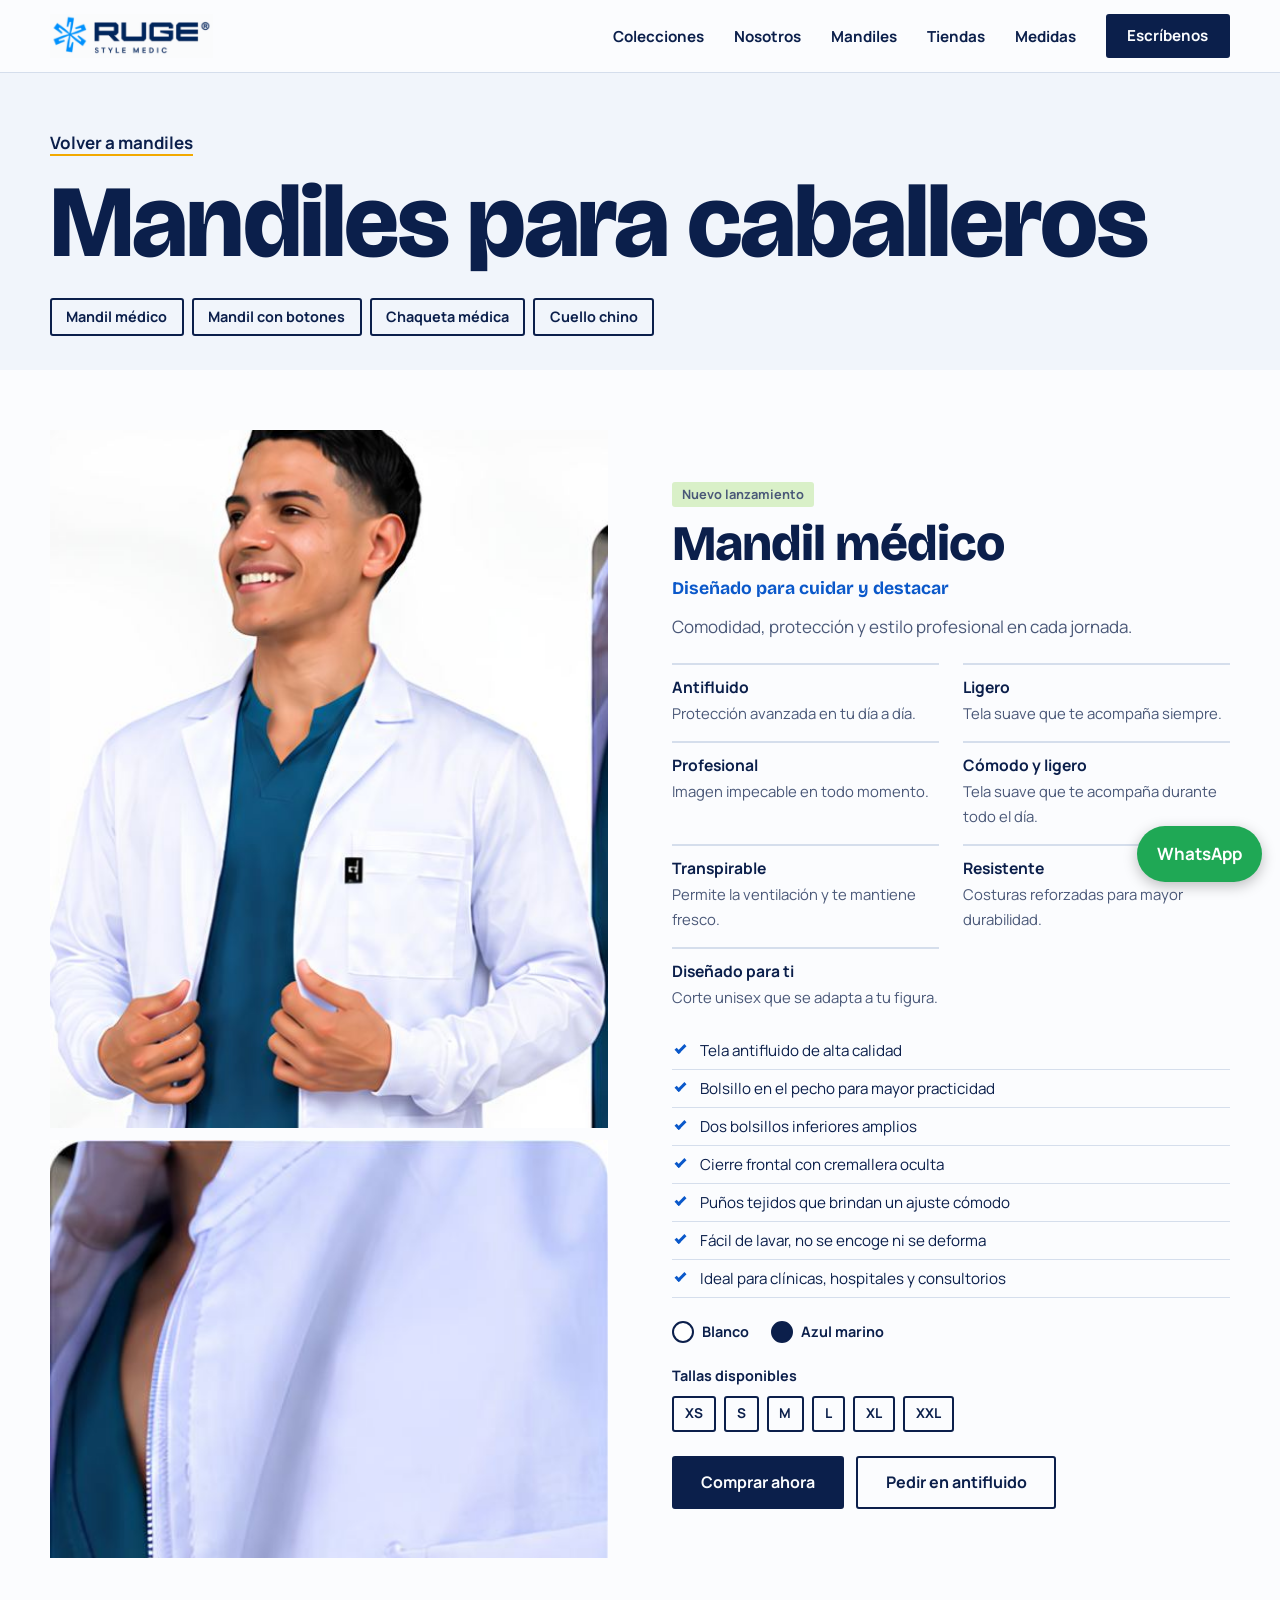
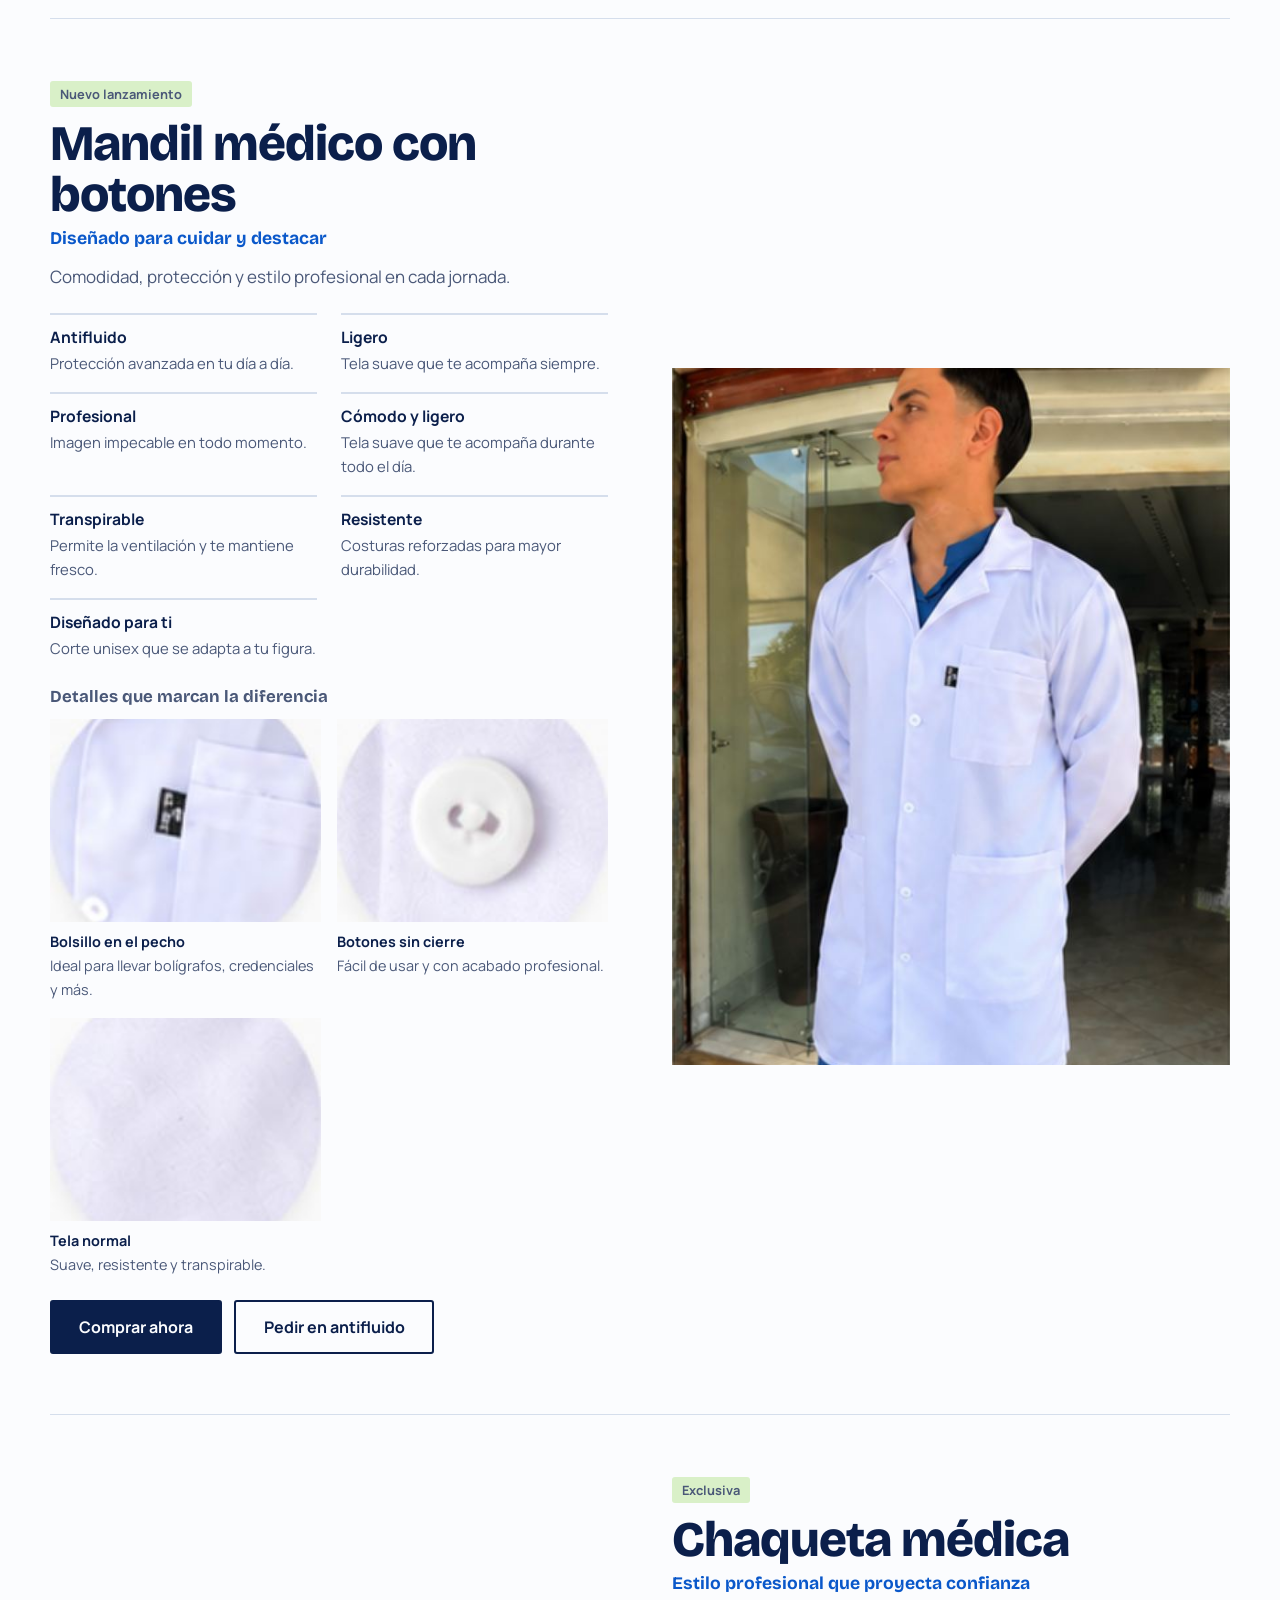
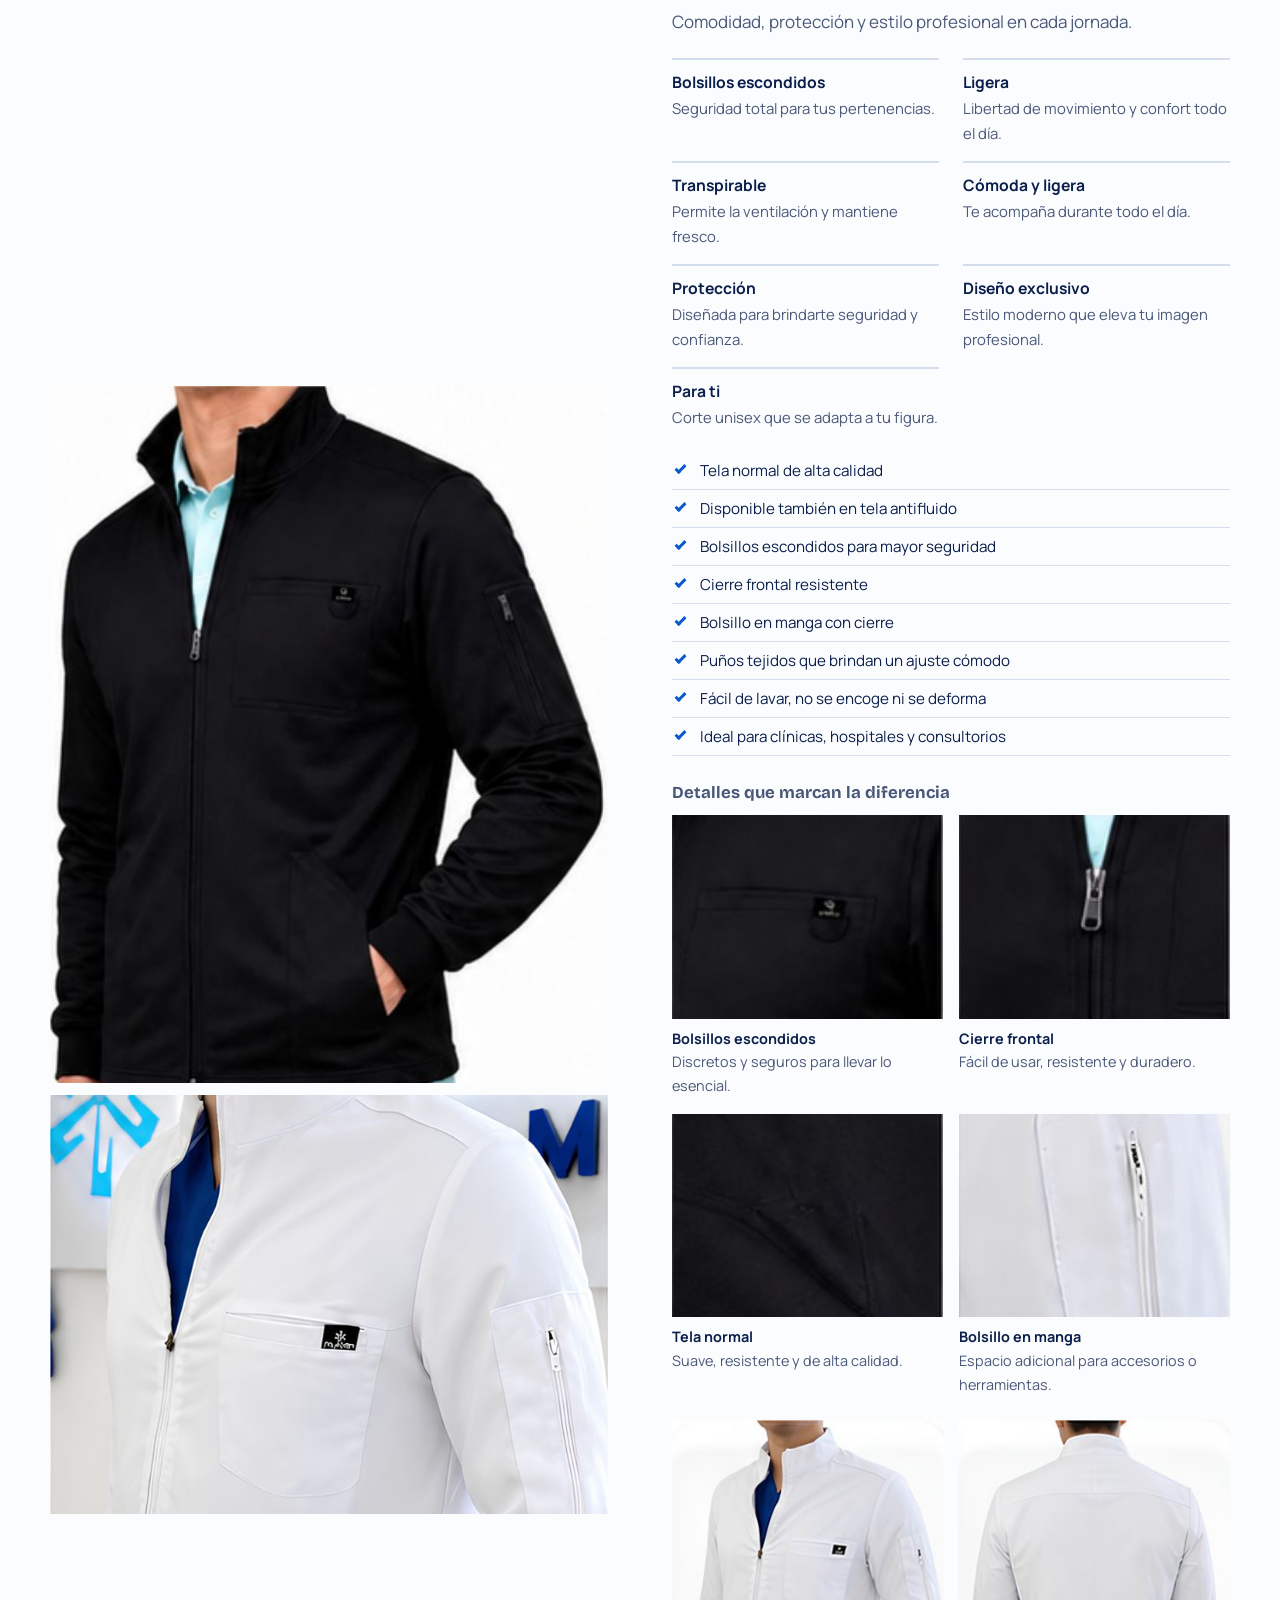
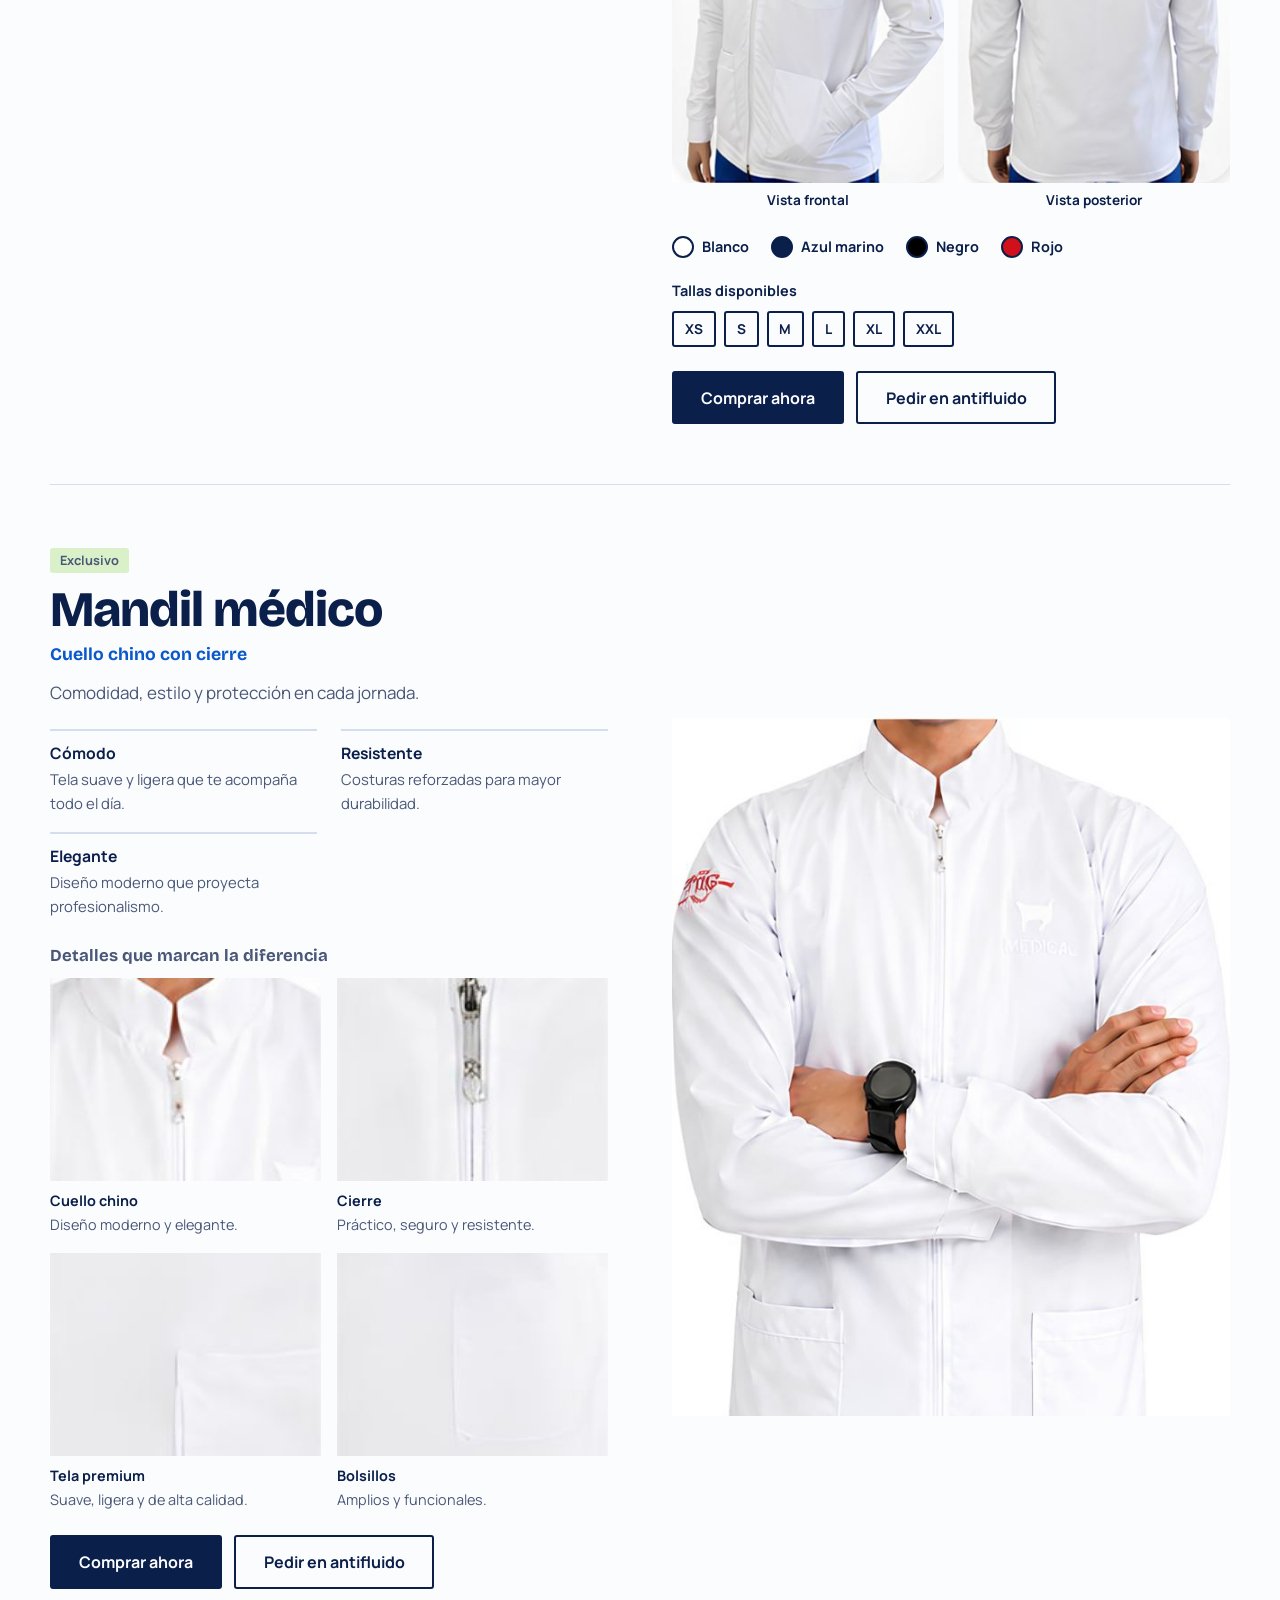
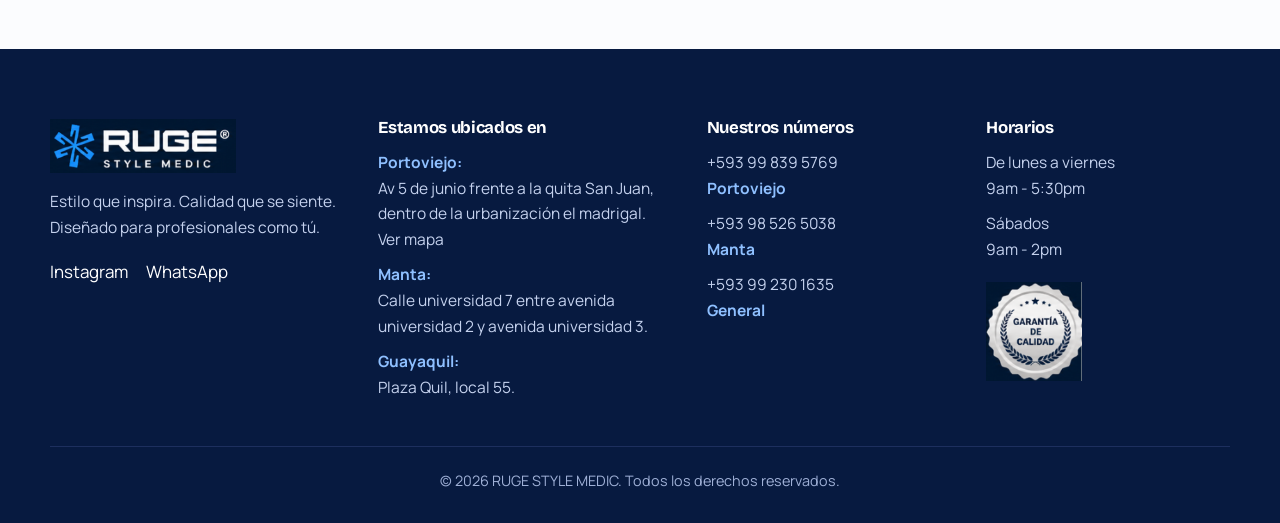
==== caballeros.html @ 5fb0daf3 "cambios menores" ====
<!DOCTYPE html>
<html lang="es">

<head>
    <meta charset="utf-8">
    <meta name="viewport" content="width=device-width, initial-scale=1, viewport-fit=cover">
    <title>Mandiles para caballeros | RUGE Style Medic</title>
    <meta name="description" content="Mandiles y chaquetas médicas para caballero: antifluido, cuello chino y más.">
    <link rel="icon"
        href="data:image/svg+xml,%3Csvg xmlns=%27http://www.w3.org/2000/svg%27 viewBox=%270 0 100 100%27%3E%3Ctext y=%27.9em%27 font-size=%2790%27%3E🩺%3C/text%3E%3C/svg%3E">
    <link rel="preconnect" href="https://fonts.googleapis.com">
    <link rel="preconnect" href="https://fonts.gstatic.com" crossorigin>
    <link
        href="https://fonts.googleapis.com/css2?family=Bricolage+Grotesque:opsz,wdth,wght@12..96,75..100,500..800&family=Manrope:wght@400;500;700&family=Playfair+Display:wght@600;700&display=swap"
        rel="stylesheet">
    <link rel="stylesheet" href="css/styles.css">
</head>

<body>
    <a class="skip" href="#main">Saltar al contenido</a>
    <header>
        <div class="wrap nav">
            <a href="index.html" aria-label="RUGE Style Medic, inicio"><img src="img/logo.png" alt="RUGE Style Medic"
                    width="165" height="44"></a>
            <button class="burger" aria-expanded="false" aria-controls="menu">Menú</button>
            <ul id="menu">
                <li><a href="index.html#colecciones">Colecciones</a></li>
                <li><a href="index.html#nosotros">Nosotros</a></li>
                <li><a href="index.html#mandiles">Mandiles</a></li>
                <li><a href="index.html#tiendas">Tiendas</a></li>
                <li><a href="index.html#medidas">Medidas</a></li>
                <li><a class="btn" href="https://wa.me/593992301635?text=Hola%20RUGE%20Style%20Medic" target="_blank"
                        rel="noopener">Escríbenos</a></li>
            </ul>
        </div>
    </header>
    <main id="main">
        <section id="view-caballeros">
            <div class="hm-h">
                <div class="wrap"><a class="back" href="index.html#mandiles">Volver a mandiles</a>
                    <h1 tabindex="-1">Mandiles para caballeros</h1>
                    <nav class="hm-n" aria-label="Modelos para caballeros"><button type="button" data-go="c-1">Mandil
                            médico</button><button type="button" data-go="c-2">Mandil con botones</button><button
                            type="button" data-go="c-3">Chaqueta médica</button><button type="button"
                            data-go="c-4">Cuello chino</button></nav>
                </div>
            </div>
            <div class="wrap">
                <article class="pr" id="c-1">
                    <div class="pr-i"><img src="img/caballeros-mandil-medico-para-caballero.jpg"
                            alt="Mandil médico para caballero" loading="lazy"><img class="i2"
                            src="img/caballeros-detalle-02.jpg" alt="" loading="lazy"></div>
                    <div class="pr-t">
                        <p class="bd">Nuevo lanzamiento</p>
                        <h2>Mandil médico</h2>
                        <p class="k">Diseñado para cuidar y destacar</p>
                        <p>Comodidad, protección y estilo profesional en cada jornada.</p>
                        <ul class="pf">
                            <li><b>Antifluido</b>Protección avanzada en tu día a día.</li>
                            <li><b>Ligero</b>Tela suave que te acompaña siempre.</li>
                            <li><b>Profesional</b>Imagen impecable en todo momento.</li>
                            <li><b>Cómodo y ligero</b>Tela suave que te acompaña durante todo el día.</li>
                            <li><b>Transpirable</b>Permite la ventilación y te mantiene fresco.</li>
                            <li><b>Resistente</b>Costuras reforzadas para mayor durabilidad.</li>
                            <li><b>Diseñado para ti</b>Corte unisex que se adapta a tu figura.</li>
                        </ul>
                        <ul class="ck">
                            <li>Tela antifluido de alta calidad</li>
                            <li>Bolsillo en el pecho para mayor practicidad</li>
                            <li>Dos bolsillos inferiores amplios</li>
                            <li>Cierre frontal con cremallera oculta</li>
                            <li>Puños tejidos que brindan un ajuste cómodo</li>
                            <li>Fácil de lavar, no se encoge ni se deforma</li>
                            <li>Ideal para clínicas, hospitales y consultorios</li>
                        </ul>
                        <div class="sw"><span><i style="background:#fff"></i>Blanco</span><span><i
                                    style="background:#0b1f4b"></i>Azul marino</span></div>
                        <div class="sz"><b>Tallas
                                disponibles</b><span>XS</span><span>S</span><span>M</span><span>L</span><span>XL</span><span>XXL</span>
                        </div>
                        <div class="row"><a class="btn"
                                href="https://wa.me/593992301635?text=Hola%2C%20me%20interesa%20Mandil%20m%C3%A9dico%20para%20caballero"
                                target="_blank" rel="noopener">Comprar ahora</a><a class="btn ghost"
                                href="https://wa.me/593992301635?text=Hola%2C%20me%20interesa%20Mandil%20m%C3%A9dico%20%28tela%20antifluido%29%20para%20caballero"
                                target="_blank" rel="noopener">Pedir en antifluido</a></div>
                    </div>
                </article>
                <article class="pr" id="c-2">
                    <div class="pr-i"><img src="img/caballeros-mandil-medico-con-botones-para-caballero.jpg"
                            alt="Mandil médico con botones para caballero" loading="lazy"></div>
                    <div class="pr-t">
                        <p class="bd">Nuevo lanzamiento</p>
                        <h2>Mandil médico con botones</h2>
                        <p class="k">Diseñado para cuidar y destacar</p>
                        <p>Comodidad, protección y estilo profesional en cada jornada.</p>
                        <ul class="pf">
                            <li><b>Antifluido</b>Protección avanzada en tu día a día.</li>
                            <li><b>Ligero</b>Tela suave que te acompaña siempre.</li>
                            <li><b>Profesional</b>Imagen impecable en todo momento.</li>
                            <li><b>Cómodo y ligero</b>Tela suave que te acompaña durante todo el día.</li>
                            <li><b>Transpirable</b>Permite la ventilación y te mantiene fresco.</li>
                            <li><b>Resistente</b>Costuras reforzadas para mayor durabilidad.</li>
                            <li><b>Diseñado para ti</b>Corte unisex que se adapta a tu figura.</li>
                        </ul>
                        <p class="sec">Detalles que marcan la diferencia</p>
                        <ul class="dt">
                            <li><img src="img/caballeros-detalle-04.jpg" alt="" loading="lazy"><b>Bolsillo en el
                                    pecho</b>Ideal para llevar bolígrafos, credenciales y más.</li>
                            <li><img src="img/caballeros-detalle-05.jpg" alt="" loading="lazy"><b>Botones sin
                                    cierre</b>Fácil de usar y con acabado profesional.</li>
                            <li><img src="img/caballeros-detalle-06.jpg" alt="" loading="lazy"><b>Tela normal</b>Suave,
                                resistente y transpirable.</li>
                        </ul>
                        <div class="row"><a class="btn"
                                href="https://wa.me/593992301635?text=Hola%2C%20me%20interesa%20Mandil%20m%C3%A9dico%20con%20botones%20para%20caballero"
                                target="_blank" rel="noopener">Comprar ahora</a><a class="btn ghost"
                                href="https://wa.me/593992301635?text=Hola%2C%20me%20interesa%20Mandil%20m%C3%A9dico%20con%20botones%20%28tela%20antifluido%29%20para%20caballero"
                                target="_blank" rel="noopener">Pedir en antifluido</a></div>
                    </div>
                </article>
                <article class="pr" id="c-3">
                    <div class="pr-i"><img src="img/caballeros-chaqueta-medica-para-caballero.jpg"
                            alt="Chaqueta médica para caballero" loading="lazy"><img class="i2"
                            src="img/caballeros-detalle-08.jpg" alt="" loading="lazy"></div>
                    <div class="pr-t">
                        <p class="bd">Exclusiva</p>
                        <h2>Chaqueta médica</h2>
                        <p class="k">Estilo profesional que proyecta confianza</p>
                        <p>Comodidad, protección y estilo profesional en cada jornada.</p>
                        <ul class="pf">
                            <li><b>Bolsillos escondidos</b>Seguridad total para tus pertenencias.</li>
                            <li><b>Ligera</b>Libertad de movimiento y confort todo el día.</li>
                            <li><b>Transpirable</b>Permite la ventilación y mantiene fresco.</li>
                            <li><b>Cómoda y ligera</b>Te acompaña durante todo el día.</li>
                            <li><b>Protección</b>Diseñada para brindarte seguridad y confianza.</li>
                            <li><b>Diseño exclusivo</b>Estilo moderno que eleva tu imagen profesional.</li>
                            <li><b>Para ti</b>Corte unisex que se adapta a tu figura.</li>
                        </ul>
                        <ul class="ck">
                            <li>Tela normal de alta calidad</li>
                            <li>Disponible también en tela antifluido</li>
                            <li>Bolsillos escondidos para mayor seguridad</li>
                            <li>Cierre frontal resistente</li>
                            <li>Bolsillo en manga con cierre</li>
                            <li>Puños tejidos que brindan un ajuste cómodo</li>
                            <li>Fácil de lavar, no se encoge ni se deforma</li>
                            <li>Ideal para clínicas, hospitales y consultorios</li>
                        </ul>
                        <p class="sec">Detalles que marcan la diferencia</p>
                        <ul class="dt">
                            <li><img src="img/caballeros-detalle-09.jpg" alt="" loading="lazy"><b>Bolsillos
                                    escondidos</b>Discretos y seguros para llevar lo esencial.</li>
                            <li><img src="img/caballeros-detalle-10.jpg" alt="" loading="lazy"><b>Cierre
                                    frontal</b>Fácil de usar, resistente y duradero.</li>
                            <li><img src="img/caballeros-detalle-11.jpg" alt="" loading="lazy"><b>Tela normal</b>Suave,
                                resistente y de alta calidad.</li>
                            <li><img src="img/caballeros-detalle-12.jpg" alt="" loading="lazy"><b>Bolsillo en
                                    manga</b>Espacio adicional para accesorios o herramientas.</li>
                        </ul>
                        <div class="vs">
                            <figure><img src="img/caballeros-chaqueta-blanca-vista-frontal.jpg"
                                    alt="Chaqueta blanca, vista frontal" loading="lazy">
                                <figcaption>Vista frontal</figcaption>
                            </figure>
                            <figure><img src="img/caballeros-chaqueta-blanca-vista-posterior.jpg"
                                    alt="Chaqueta blanca, vista posterior" loading="lazy">
                                <figcaption>Vista posterior</figcaption>
                            </figure>
                        </div>
                        <div class="sw"><span><i style="background:#fff"></i>Blanco</span><span><i
                                    style="background:#0b1f4b"></i>Azul marino</span><span><i
                                    style="background:#000"></i>Negro</span><span><i
                                    style="background:#d0101a"></i>Rojo</span></div>
                        <div class="sz"><b>Tallas
                                disponibles</b><span>XS</span><span>S</span><span>M</span><span>L</span><span>XL</span><span>XXL</span>
                        </div>
                        <div class="row"><a class="btn"
                                href="https://wa.me/593992301635?text=Hola%2C%20me%20interesa%20Chaqueta%20m%C3%A9dica%20para%20caballero"
                                target="_blank" rel="noopener">Comprar ahora</a><a class="btn ghost"
                                href="https://wa.me/593992301635?text=Hola%2C%20me%20interesa%20Chaqueta%20m%C3%A9dica%20%28tela%20antifluido%29%20para%20caballero"
                                target="_blank" rel="noopener">Pedir en antifluido</a></div>
                    </div>
                </article>
                <article class="pr" id="c-4">
                    <div class="pr-i"><img src="img/caballeros-mandil-medico-cuello-chino-para-caballero.jpg"
                            alt="Mandil médico cuello chino para caballero" loading="lazy"></div>
                    <div class="pr-t">
                        <p class="bd">Exclusivo</p>
                        <h2>Mandil médico</h2>
                        <p class="k">Cuello chino con cierre</p>
                        <p>Comodidad, estilo y protección en cada jornada.</p>
                        <ul class="pf">
                            <li><b>Cómodo</b>Tela suave y ligera que te acompaña todo el día.</li>
                            <li><b>Resistente</b>Costuras reforzadas para mayor durabilidad.</li>
                            <li><b>Elegante</b>Diseño moderno que proyecta profesionalismo.</li>
                        </ul>
                        <p class="sec">Detalles que marcan la diferencia</p>
                        <ul class="dt">
                            <li><img src="img/caballeros-detalle-16.jpg" alt="" loading="lazy"><b>Cuello chino</b>Diseño
                                moderno y elegante.</li>
                            <li><img src="img/caballeros-detalle-17.jpg" alt="" loading="lazy"><b>Cierre</b>Práctico,
                                seguro y resistente.</li>
                            <li><img src="img/caballeros-detalle-18.jpg" alt="" loading="lazy"><b>Tela premium</b>Suave,
                                ligera y de alta calidad.</li>
                            <li><img src="img/caballeros-detalle-19.jpg" alt="" loading="lazy"><b>Bolsillos</b>Amplios y
                                funcionales.</li>
                        </ul>
                        <div class="row"><a class="btn"
                                href="https://wa.me/593992301635?text=Hola%2C%20me%20interesa%20Mandil%20m%C3%A9dico%20cuello%20chino%20para%20caballero"
                                target="_blank" rel="noopener">Comprar ahora</a><a class="btn ghost"
                                href="https://wa.me/593992301635?text=Hola%2C%20me%20interesa%20Mandil%20m%C3%A9dico%20cuello%20chino%20%28tela%20antifluido%29%20para%20caballero"
                                target="_blank" rel="noopener">Pedir en antifluido</a></div>
                    </div>
                </article>
            </div>
        </section>
    </main>
    <footer id="contacto">
        <div class="wrap">
            <div class="fg">
                <div class="fl"><img src="img/logo-blanco.png" alt="RUGE Style Medic" width="200" height="54">
                    <p>Estilo que inspira. Calidad que se siente. Diseñado para profesionales como tú.</p>
                    <div class="soc"><a href="https://www.instagram.com/rugestylemedicec/" target="_blank"
                            rel="noopener">Instagram</a><a href="https://wa.me/593992301635" target="_blank"
                            rel="noopener">WhatsApp</a></div>
                </div>
                <div>
                    <h3>Estamos ubicados en</h3>
                    <ul>
                        <li><b>Portoviejo:</b><br>Av 5 de junio frente a la quita San Juan, dentro de la urbanización el
                            madrigal.<br><a href="https://maps.app.goo.gl/MaDAnab39EM5EVG19" target="_blank"
                                rel="noopener">Ver mapa</a></li>
                        <li><b>Manta:</b><br>Calle universidad 7 entre avenida universidad 2 y avenida universidad 3.
                        </li>
                        <li><b>Guayaquil:</b><br>Plaza Quil, local 55.</li>
                    </ul>
                </div>
                <div>
                    <h3>Nuestros números</h3>
                    <ul>
                        <li><a href="tel:+593998395769">+593 99 839 5769</a><br><b>Portoviejo</b></li>
                        <li><a href="tel:+593985265038">+593 98 526 5038</a><br><b>Manta</b></li>
                        <li><a href="tel:+593992301635">+593 99 230 1635</a><br><b>General</b></li>
                    </ul>
                </div>
                <div>
                    <h3>Horarios</h3>
                    <ul>
                        <li>De lunes a viernes<br>9am - 5:30pm</li>
                        <li>Sábados<br>9am - 2pm</li>
                    </ul><img class="seal" src="img/sello-garantia.png" alt="Sello de garantía de calidad"
                        loading="lazy">
                </div>
            </div>
            <p class="copy">© 2026 RUGE STYLE MEDIC. Todos los derechos reservados.</p>
        </div>
    </footer>
    <a class="wa" href="https://wa.me/593992301635?text=Hola%20RUGE%20Style%20Medic" target="_blank" rel="noopener"
        aria-label="Escribir por WhatsApp">WhatsApp</a>
    <script src="js/app.js" defer></script>
</body>

</html>
---- css/styles.css ----
:root {
    --ink: #0b1f4b;
    --blue: #0a58ca;
    --ice: #f1f5fb;
    --paper: #fbfcfe;
    --amber: #f2a900;
    --line: #d5deec;
    --muted: #4a5878;
    --navy: #071a40;
    --on-navy: #fff;
    --img-blend: multiply;
    --d: 'Bricolage Grotesque', 'Arial Narrow', Arial, sans-serif;
    --b: 'Manrope', system-ui, Arial, sans-serif;
    box-sizing: border-box;
    padding-top: env(safe-area-inset-top, 0px);
    padding-bottom: env(safe-area-inset-bottom, 0px)
}

@media(prefers-color-scheme:dark) {
    :root:not([data-theme=light]) {
        --ink: #e8eefc;
        --blue: #6aa6ff;
        --ice: #0f1d3d;
        --paper: #0a1530;
        --line: #243660;
        --muted: #aab6d3;
        --navy: #050f26;
        --img-blend: normal
    }
}

:root[data-theme=dark] {
    --ink: #e8eefc;
    --blue: #6aa6ff;
    --ice: #0f1d3d;
    --paper: #0a1530;
    --line: #243660;
    --muted: #aab6d3;
    --navy: #050f26;
    --img-blend: normal
}

html {
    scroll-behavior: smooth;
    scroll-padding-top: calc(76px + env(safe-area-inset-top, 0px))
}

*,
*::before,
*::after {
    box-sizing: border-box
}

body {
    margin: 0;
    background: var(--paper);
    color: var(--ink);
    font: 400 1.0625rem/1.65 var(--b);
    -webkit-font-smoothing: antialiased
}

img {
    max-width: 100%;
    display: block
}

a {
    color: inherit
}

:focus-visible {
    outline: 3px solid var(--amber);
    outline-offset: 3px
}

h1,
h2,
h3 {
    font-family: var(--d);
    line-height: 1.02;
    margin: 0;
    letter-spacing: -.02em
}

h2 {
    font-size: clamp(2rem, 4.4vw, 3.4rem);
    font-weight: 800
}

p {
    margin: 0
}

.wrap {
    width: min(1180px, 100% - 40px);
    margin-inline: auto
}

.btn {
    display: inline-block;
    font: 700 1rem/1 var(--b);
    padding: 1.05em 1.7em;
    border-radius: 3px;
    text-decoration: none;
    background: var(--ink);
    color: var(--paper);
    border: 2px solid var(--ink);
    transition: background .2s, color .2s, transform .15s;
    cursor: pointer
}

.btn:hover {
    background: var(--blue);
    border-color: var(--blue);
    color: #fff
}

.btn:active {
    transform: translateY(1px)
}

.btn.ghost {
    background: transparent;
    color: var(--ink)
}

.btn.ghost:hover {
    background: var(--ink);
    border-color: var(--ink);
    color: var(--paper)
}

.skip {
    position: absolute;
    left: -999px
}

.skip:focus {
    left: 10px;
    top: 10px;
    background: #fff;
    color: #000;
    padding: 8px;
    z-index: 99
}

/* nav */
header {
    position: sticky;
    top: 0;
    z-index: 20;
    background: color-mix(in srgb, var(--paper) 94%, transparent);
    backdrop-filter: blur(8px);
    border-bottom: 1px solid var(--line);
    padding-top: env(safe-area-inset-top, 0px)
}

header::before {
    content: "";
    position: fixed;
    inset: 0 0 auto;
    height: env(safe-area-inset-top, 0px);
    background: var(--paper);
    z-index: -1
}

.nav {
    display: flex;
    align-items: center;
    justify-content: space-between;
    height: 72px;
    gap: 20px
}

.nav img {
    height: 44px;
    width: auto
}

.nav ul {
    display: flex;
    gap: 30px;
    list-style: none;
    margin: 0;
    padding: 0;
    align-items: center
}

.nav a {
    text-decoration: none;
    font-weight: 700;
    font-size: .95rem
}

.nav ul a:not(.btn) {
    background: linear-gradient(var(--amber), var(--amber)) 0 100%/0 3px no-repeat;
    padding-bottom: 4px;
    transition: background-size .25s
}

.nav ul a:not(.btn):hover {
    background-size: 100% 3px
}

.nav .btn {
    padding: .8em 1.3em
}

.burger {
    display: none;
    background: none;
    border: 2px solid var(--ink);
    color: var(--ink);
    padding: 10px 14px;
    font: 700 .9rem var(--b);
    border-radius: 3px;
    cursor: pointer
}

/* hero */
@keyframes rise {
    from {
        opacity: 0;
        transform: translateY(26px)
    }

    to {
        opacity: 1;
        transform: none
    }
}

/* styles */
.styles {
    --ink: #0b1f4b;
    --blue: #0a58ca;
    --img-blend: multiply;
    color: var(--ink);
    background: #f4f7fb;
    padding: 90px 0 0
}

.styles h2 {
    text-align: center;
    margin-bottom: 50px
}

.cat {
    display: grid;
    grid-template-columns: repeat(3, 1fr);
    gap: 0;
    align-items: end
}

.cat a {
    display: flex;
    flex-direction: column;
    justify-content: flex-end;
    text-decoration: none;
    padding: 0 14px 34px;
    height: 100%;
    position: relative
}

.cat img {
    mix-blend-mode: var(--img-blend);
    height: 440px;
    width: 100%;
    object-fit: contain;
    object-position: bottom;
    transition: transform .45s cubic-bezier(.2, .7, .2, 1)
}

.cat a:hover img {
    transform: scale(1.04)
}

.cat b {
    font: 700 1.5rem var(--d);
    margin-top: 14px;
    display: block
}

.cat span {
    font-weight: 700;
    color: var(--blue);
    border-bottom: 2px solid var(--amber);
    align-self: flex-start;
    margin-top: 6px
}

/* about */
.about {
    display: grid;
    grid-template-columns: 1fr 1fr;
    background: var(--navy);
    color: var(--on-navy)
}

.about-t {
    padding: clamp(40px, 7vw, 110px) clamp(20px, 6vw, 90px);
    align-self: center;
    max-width: 640px;
    margin-left: auto
}

.about h2 {
    margin-bottom: 24px
}

.about p {
    color: #c5d2ee;
    margin-bottom: 14px;
    font-size: 1.15rem
}

.about .btn {
    background: var(--amber);
    border-color: var(--amber);
    color: #071a40;
    margin-top: 18px
}

.about .btn:hover {
    background: #fff;
    border-color: #fff;
    color: #071a40
}

.about img {
    width: 100%;
    height: 100%;
    object-fit: cover;
    min-height: 380px
}

/* ig */
.ig {
    padding: 80px 0
}

.ig-h {
    display: flex;
    justify-content: space-between;
    align-items: end;
    gap: 30px;
    flex-wrap: wrap;
    margin-bottom: 34px
}

.ig-h h2 span {
    color: var(--blue)
}

.ig-h p {
    margin-top: 12px;
    max-width: 30em;
    color: var(--muted)
}

.ig-g {
    display: grid;
    grid-template-columns: repeat(5, 1fr);
    gap: 10px
}

.ig-g a {
    display: block;
    overflow: hidden;
    aspect-ratio: 3/4
}

.ig-g img {
    width: 100%;
    height: 100%;
    object-fit: cover;
    transition: transform .5s
}

.ig-g a:hover img {
    transform: scale(1.06)
}

/* mandiles */
.man {
    background: var(--ice);
    padding: 90px 0
}

.man .wrap {
    display: grid;
    grid-template-columns: 1.05fr 1fr;
    gap: clamp(30px, 5vw, 80px);
    align-items: center
}

.man-i {
    position: relative
}

.man-i img:first-child {
    width: 100%;
    height: 560px;
    object-fit: cover;
    object-position: top
}

.man-i img+img {
    position: absolute;
    width: 42%;
    right: -6%;
    bottom: -8%;
    border: 8px solid var(--ice);
    aspect-ratio: 4/3;
    object-fit: cover
}

.man h2 {
    margin-bottom: 14px
}

.man .lead {
    color: var(--muted);
    font-size: 1.15rem;
    margin-bottom: 28px
}

.feat {
    display: grid;
    grid-template-columns: 1fr 1fr;
    gap: 18px 26px;
    margin: 0 0 26px;
    padding: 0;
    list-style: none
}

.feat li {
    border-top: 2px solid var(--blue);
    padding-top: 8px;
    font-size: .95rem;
    color: var(--muted)
}

.feat b {
    display: block;
    color: var(--ink);
    font-size: 1rem
}

.chk {
    list-style: none;
    margin: 0 0 26px;
    padding: 0
}

.chk li {
    padding: 7px 0 7px 30px;
    position: relative;
    border-bottom: 1px solid var(--line)
}

.chk li::before {
    content: "";
    position: absolute;
    left: 4px;
    top: 15px;
    width: 12px;
    height: 7px;
    border: solid var(--blue);
    border-width: 0 0 3px 3px;
    transform: rotate(-45deg)
}

.sw {
    display: flex;
    gap: 22px;
    align-items: center;
    margin-bottom: 26px;
    flex-wrap: wrap
}

.sw span {
    display: flex;
    gap: 8px;
    align-items: center;
    font-weight: 700;
    font-size: .9rem
}

.sw i {
    width: 22px;
    height: 22px;
    border-radius: 50%;
    border: 2px solid var(--ink);
    display: block
}

.sw small {
    margin-left: auto;
    font-size: .95rem;
    color: var(--muted)
}

.row {
    display: flex;
    gap: 12px;
    flex-wrap: wrap
}

/* tiendas */
.shops {
    padding: 90px 0
}

.shops h2 {
    margin-bottom: 40px
}

.sg {
    display: grid;
    grid-template-columns: repeat(3, 1fr);
    gap: 28px
}

.sg article {
    display: flex;
    flex-direction: column;
    border-top: 4px solid var(--ink)
}

.sg img {
    aspect-ratio: 4/3;
    object-fit: cover;
    width: 100%
}

.sg h3 {
    font-size: 1.6rem;
    margin: 18px 0 8px
}

.sg p {
    color: var(--muted);
    margin-bottom: 6px
}

.sg .note {
    font-weight: 700;
    color: var(--ink);
    font-size: .95rem
}

.sg .btn {
    margin-top: auto;
    align-self: flex-start;
    padding: .9em 1.3em
}

.sg article>div {
    flex: 1;
    display: flex;
    flex-direction: column;
    padding-bottom: 6px
}

/* colores + medidas */
.cm {
    display: grid;
    grid-template-columns: 1fr 1.4fr
}

.col {
    background: var(--ink);
    color: var(--paper);
    padding: clamp(40px, 6vw, 90px) clamp(20px, 5vw, 70px);
    display: flex;
    flex-direction: column;
    justify-content: center;
    gap: 20px
}

.col h2 {
    color: var(--paper)
}

.col p {
    opacity: .85
}

.col .btn {
    background: var(--amber);
    color: #071a40;
    border-color: var(--amber);
    align-self: flex-start
}

.col .btn:hover {
    background: #fff;
    border-color: #fff
}

.med {
    display: grid;
    grid-template-columns: 1.2fr 1fr;
    background: var(--ice);
    align-items: end
}

.med-t {
    padding: clamp(40px, 5vw, 80px) clamp(20px, 4vw, 56px)
}

.med h2 {
    margin-bottom: 14px
}

.med h2 em {
    font-style: normal;
    color: var(--amber)
}

.med p {
    color: var(--muted);
    margin-bottom: 22px
}

.med ul {
    list-style: none;
    margin: 0 0 28px;
    padding: 0;
    display: grid;
    grid-template-columns: 1fr 1fr;
    gap: 10px 20px
}

.med li {
    border-left: 3px solid var(--amber);
    padding-left: 12px;
    font-weight: 700;
    font-size: .95rem
}

.med-i img {
    width: 100%;
    height: 100%;
    object-fit: cover;
    object-position: top;
    min-height: 360px
}

/* footer */
footer {
    background: var(--navy);
    color: #fff;
    padding: 70px 0 30px
}

.fg {
    display: grid;
    grid-template-columns: 1.2fr 1.2fr 1fr 1fr;
    gap: 36px
}

footer h3 {
    font-size: 1.05rem;
    margin-bottom: 14px;
    color: #fff
}

footer p,
footer li {
    color: #c5d2ee;
    font-size: .97rem
}

footer ul {
    list-style: none;
    margin: 0;
    padding: 0;
    display: grid;
    gap: 10px
}

footer a {
    text-decoration: none;
    border-bottom: 1px solid transparent
}

footer a:hover {
    border-color: var(--amber)
}

footer b {
    color: #8fc0ff
}

.fl img {
    height: 54px;
    width: auto;
    margin-bottom: 16px
}

.soc {
    display: flex;
    gap: 18px;
    margin-top: 18px
}

.seal {
    width: 96px;
    margin-top: 20px
}

.copy {
    border-top: 1px solid #1d2f5e;
    margin-top: 46px;
    padding-top: 22px;
    text-align: center;
    font-size: .9rem;
    color: #9fb0d6
}

.wa {
    position: fixed;
    right: max(18px, env(safe-area-inset-right, 0px));
    bottom: max(18px, env(safe-area-inset-bottom, 0px));
    z-index: 30;
    background: #1fa855;
    color: #fff;
    font-weight: 700;
    text-decoration: none;
    padding: 14px 20px;
    border-radius: 999px;
    box-shadow: 0 4px 14px rgba(0, 0, 0, .25);
    transition: transform .2s
}

.wa:hover {
    transform: translateY(-3px)
}

@media(max-width:960px) {
    .burger {
        display: block
    }

    .nav ul {
        position: absolute;
        left: 0;
        right: 0;
        top: 100%;
        flex-direction: column;
        align-items: stretch;
        gap: 0;
        background: var(--paper);
        border-bottom: 1px solid var(--line);
        padding: 8px 20px 18px;
        display: none
    }

    .nav ul.open {
        display: flex
    }

    .nav ul li a {
        display: block;
        padding: 14px 0
    }

    .cat {
        grid-template-columns: repeat(2, 1fr);
        row-gap: 20px
    }

    .cat img {
        height: 340px
    }

    .about,
    .man .wrap,
    .cm,
    .med {
        grid-template-columns: 1fr
    }

    .about-t {
        margin: 0;
        max-width: none
    }

    .ig-g {
        grid-template-columns: repeat(3, 1fr)
    }

    .ig-g a:nth-child(n+4) {
        display: none
    }

    .sg {
        grid-template-columns: 1fr
    }

    .fg {
        grid-template-columns: 1fr 1fr
    }

    .man-i img:first-child {
        height: 420px
    }

    .man-i img+img {
        right: 0;
        bottom: -24px
    }
}

@media(max-width:560px) {

    .fg,
    .feat,
    .med ul {
        grid-template-columns: 1fr
    }

    .cat a:last-child {
        grid-column: 1/-1
    }

    .cat img {
        height: 270px
    }

    .cat b {
        font-size: 1.2rem
    }

    .wa span {
        display: none
    }
}

@media(prefers-reduced-motion:reduce) {
    * {
        animation: none !important;
        transition: none !important;
        scroll-behavior: auto !important
    }
}

[hidden] {
    display: none !important
}

.ab-hero {
    background: var(--ice)
}

.ab-hero .wrap {
    display: grid;
    grid-template-columns: 1.1fr 1fr;
    gap: clamp(30px, 5vw, 80px);
    align-items: center;
    padding: 70px 0
}

.ab-hero h1 {
    font-size: clamp(2.6rem, 5.6vw, 4.8rem);
    font-weight: 800;
    margin: 14px 0 24px;
    outline: none
}

.ab-hero p {
    color: var(--muted);
    font-size: 1.12rem;
    max-width: 34em
}

.ab-hero p b {
    color: var(--ink)
}

.ab-hero p b.bl {
    color: var(--blue)
}

.back {
    font-weight: 700;
    text-decoration: none;
    border-bottom: 2px solid var(--amber)
}

.ab-hero img {
    width: 100%;
    height: 520px;
    object-fit: cover
}

.ab-f {
    display: grid;
    grid-template-columns: repeat(4, 1fr);
    gap: 26px;
    margin: 0;
    padding: 60px 0;
    list-style: none
}

.ab-f li {
    border-top: 3px solid var(--blue);
    padding-top: 14px;
    color: var(--muted);
    font-size: .97rem
}

.ab-f b {
    display: block;
    font: 700 1.05rem var(--d);
    color: var(--ink);
    margin-bottom: 6px
}

.ab-cta {
    display: flex;
    gap: 12px;
    flex-wrap: wrap;
    padding-bottom: 70px
}

.mv {
    background: var(--ice);
    padding: 80px 0
}

.mv .lead {
    text-align: center;
    font: 500 clamp(1.2rem, 2.4vw, 1.7rem)/1.4 var(--d);
    max-width: 30em;
    margin: 0 auto 44px
}

.mv .lead b {
    color: var(--blue)
}

.mv-g {
    display: grid;
    grid-template-columns: 1fr 1fr;
    gap: 24px
}

.mv-g article {
    padding: clamp(28px, 4vw, 52px);
    border-radius: 3px
}

.mv-g h2 {
    font-size: clamp(1.9rem, 3.4vw, 2.6rem);
    margin-bottom: 16px;
    color: #2f7bff
}

.mv-g p {
    font-size: 1.02rem
}

.mv-m {
    background: #071a40;
    color: #fff
}

.mv-m p {
    color: #d4def5
}

.mv-v {
    background: var(--paper);
    border: 1px solid var(--line)
}

.mv-v p {
    color: var(--muted)
}

@media(max-width:960px) {

    .ab-hero .wrap,
    .mv-g {
        grid-template-columns: 1fr
    }

    .ab-f {
        grid-template-columns: 1fr 1fr
    }

    .ab-hero img {
        height: 340px
    }
}

@media(max-width:560px) {
    .ab-f {
        grid-template-columns: 1fr
    }
}

.hm-h {
    background: var(--ice);
    padding: 56px 0 34px
}

.hm-h h1 {
    font-size: clamp(3rem, 8vw, 6.5rem);
    font-weight: 800;
    margin: 14px 0 22px;
    outline: none
}

.hm-n {
    display: flex;
    gap: 8px;
    flex-wrap: wrap
}

.hm-n button {
    font: 700 .9rem var(--b);
    background: transparent;
    color: var(--ink);
    border: 2px solid var(--ink);
    border-radius: 3px;
    padding: .55em 1em;
    cursor: pointer;
    transition: background .2s, color .2s
}

.hm-n button:hover {
    background: var(--ink);
    color: var(--paper)
}

.pr {
    display: grid;
    grid-template-columns: 1fr 1fr;
    gap: clamp(24px, 5vw, 72px);
    align-items: center;
    padding: 60px 0;
    border-top: 1px solid var(--line)
}

.pr:first-child {
    border-top: 0
}

.pr:nth-child(even) .pr-i {
    order: 2
}

.pr-i img {
    width: 100%;
    aspect-ratio: 4/5;
    object-fit: cover;
    object-position: top;
    background: var(--ice)
}

.pr h2 {
    font-size: clamp(2rem, 4vw, 3.1rem)
}

.pr .k {
    font: 700 1.1rem var(--d);
    color: var(--blue);
    margin: 8px 0 14px
}

.pr-t>p {
    color: var(--muted);
    max-width: 34em
}

.pf {
    list-style: none;
    margin: 22px 0;
    padding: 0;
    display: grid;
    grid-template-columns: 1fr 1fr;
    gap: 16px 24px
}

.pf li {
    border-top: 2px solid var(--line);
    padding-top: 10px;
    font-size: .93rem;
    color: var(--muted)
}

.pf b {
    display: block;
    color: var(--ink);
    font-size: .98rem
}

.pf li.th {
    grid-column: 1/-1;
    display: flex;
    gap: 16px;
    align-items: center
}

.pf li.th img {
    width: 76px;
    height: 76px;
    object-fit: cover;
    flex: none
}

.ex {
    font-size: .93rem;
    margin: 0 0 18px
}

.cs {
    border: 1px solid var(--line);
    padding: 12px 16px;
    margin-bottom: 24px;
    display: flex;
    gap: 14px;
    align-items: center;
    flex-wrap: wrap
}

.cs span {
    font-weight: 700;
    font-size: .9rem
}

.cs div {
    display: flex;
    gap: 9px
}

.cs i {
    width: 22px;
    height: 22px;
    border-radius: 50%;
    border: 2px solid var(--paper);
    box-shadow: 0 0 0 1px var(--line)
}

@media(max-width:960px) {
    .pr {
        grid-template-columns: 1fr;
        padding: 44px 0
    }

    .pr:nth-child(even) .pr-i {
        order: 0
    }

    .pr-i img {
        aspect-ratio: 1/1
    }
}

@media(max-width:560px) {
    .pf {
        grid-template-columns: 1fr
    }
}

.hero {
    --ink: #0b1f4b;
    position: relative;
    overflow: hidden;
    isolation: isolate;
    aspect-ratio: 1905/943;
    min-height: 560px;
    max-height: 960px;
    background: linear-gradient(90deg, #ebe5e7, #eee7e8);
    color: #0b1f4b
}

.hero-img {
    position: absolute;
    right: 0;
    top: 0;
    height: 100%;
    width: 67.5%;
    object-fit: cover;
    object-position: left top;
    z-index: -1;
    -webkit-mask-image: linear-gradient(90deg, transparent, #000 6%);
    mask-image: linear-gradient(90deg, transparent, #000 6%)
}

.hero .wrap {
    width: auto;
    margin: 0;
    padding-left: 5%;
    height: 100%;
    display: flex;
    align-items: center
}

.hero-t {
    max-width: 38vw
}

.hero h1 {
    font-size: clamp(2.2rem, 3.5vw, 4.2rem);
    font-weight: 800;
    font-stretch: 78%;
    text-transform: uppercase;
    letter-spacing: 0;
    line-height: 1.1
}

.hero h1 span {
    display: block
}

.hero .d {
    color: #0b1f4b;
    margin-bottom: .35em
}

.hero .b {
    color: #2f6fcf
}

.hero p {
    max-width: 22em;
    margin: clamp(18px, 2.2vw, 32px) 0 clamp(24px, 3vw, 42px);
    color: #1b2a4d;
    font-size: clamp(1rem, 1.5vw, 1.3rem)
}

.btn.pill {
    display: inline-flex;
    align-items: center;
    gap: 14px;
    border-radius: 999px;
    background: #0b2a63;
    border-color: #0b2a63;
    color: #fff;
    padding: 1.1em 1.9em;
    text-transform: uppercase
}

.btn.pill:hover {
    background: #0a58ca;
    border-color: #0a58ca
}

.btn.pill svg {
    width: 34px;
    height: 12px;
    transition: transform .2s
}

.btn.pill:hover svg {
    transform: translateX(5px)
}

@keyframes rise {
    from {
        opacity: 0;
        transform: translateY(24px)
    }

    to {
        opacity: 1;
        transform: none
    }
}

.hero-t>* {
    animation: rise .9s cubic-bezier(.2, .7, .2, 1) both
}

.hero-t>:nth-child(2) {
    animation-delay: .15s
}

.hero-t>:nth-child(3) {
    animation-delay: .28s
}

@media(max-width:960px) {
    .hero {
        aspect-ratio: auto;
        max-height: none;
        min-height: 0;
        display: flex;
        flex-direction: column
    }

    .hero-img {
        position: static;
        order: 2;
        width: 100%;
        height: auto;
        z-index: 0;
        -webkit-mask-image: none;
        mask-image: none
    }

    .hero .wrap {
        padding: 44px 20px 0;
        height: auto
    }

    .hero-t {
        max-width: none
    }

    .hero h1 {
        font-size: clamp(2.1rem, 9vw, 3.2rem)
    }

    .hero p {
        max-width: none
    }
}

.mj-s {
    padding: 64px 0;
    border-top: 1px solid var(--line)
}

.mj-h {
    max-width: 34em;
    margin-bottom: 28px
}

.mj-h .kk {
    font: 700 .85rem var(--b);
    letter-spacing: .14em;
    text-transform: uppercase;
    color: #a8741a;
    margin-bottom: 6px
}

.mj-h h2 {
    font: 700 clamp(2.6rem, 6vw, 4.8rem)/1 'Playfair Display', Georgia, serif;
    letter-spacing: -.01em
}

.mj-h .sub {
    color: var(--muted);
    margin-top: 14px;
    font-size: 1.1rem
}

.mg {
    display: grid;
    grid-template-columns: repeat(auto-fit, minmax(210px, 1fr));
    gap: 18px
}

.mc {
    display: block;
    text-decoration: none;
    background: var(--ice);
    transition: transform .3s cubic-bezier(.2, .7, .2, 1)
}

.mc:hover {
    transform: translateY(-5px)
}

.mc img {
    width: 100%;
    height: auto
}

.mc div {
    padding: 14px 16px 18px
}

.mc b {
    display: flex;
    gap: 10px;
    align-items: center;
    font: 700 1.05rem var(--d)
}

.mc i {
    width: 16px;
    height: 16px;
    border-radius: 50%;
    box-shadow: 0 0 0 1px var(--line);
    flex: none
}

.mc p {
    color: var(--muted);
    font-size: .93rem;
    margin-top: 4px
}

.bs {
    display: grid;
    grid-template-columns: .8fr 2fr;
    gap: 44px;
    align-items: start
}

.mt {
    display: grid;
    grid-template-columns: 1fr 1.15fr 1fr;
    gap: 32px;
    align-items: start
}

.mt-i {
    width: 100%;
    height: auto;
    background: var(--ice)
}

.pf.one {
    grid-template-columns: 1fr;
    margin: 0
}

@media(max-width:960px) {

    .bs,
    .mt {
        grid-template-columns: 1fr
    }
}

.bd {
    display: inline-block;
    background: #d9f0c8;
    color: #2a5a12;
    font: 700 .8rem var(--b);
    padding: .3em .8em;
    border-radius: 3px;
    margin-bottom: 12px
}

.pr-i {
    display: grid;
    gap: 12px
}

.pr-i .i2 {
    aspect-ratio: 4/3;
    object-position: top
}

.sec {
    font: 700 1.05rem var(--d);
    margin: 26px 0 12px
}

.dt {
    list-style: none;
    margin: 0 0 24px;
    padding: 0;
    display: grid;
    grid-template-columns: 1fr 1fr;
    gap: 16px
}

.dt img {
    width: 100%;
    aspect-ratio: 4/3;
    object-fit: cover;
    margin-bottom: 8px
}

.dt li {
    font-size: .9rem;
    color: var(--muted)
}

.dt b {
    display: block;
    color: var(--ink)
}

.ck {
    list-style: none;
    margin: 0 0 22px;
    padding: 0
}

.ck li {
    padding: 6px 0 6px 28px;
    position: relative;
    border-bottom: 1px solid var(--line);
    font-size: .95rem
}

.ck li::before {
    content: "";
    position: absolute;
    left: 3px;
    top: 13px;
    width: 11px;
    height: 6px;
    border: solid var(--blue);
    border-width: 0 0 3px 3px;
    transform: rotate(-45deg)
}

.lz {
    border: 1px solid var(--line);
    padding: 16px 18px;
    margin-bottom: 22px
}

.lz b {
    font: 700 1.05rem var(--d)
}

.lz p {
    color: var(--muted);
    font-size: .93rem;
    margin: 4px 0 10px
}

.lzi {
    display: flex;
    gap: 10px;
    margin: 10px 0
}

.lzi img {
    width: 31%;
    aspect-ratio: 1;
    object-fit: cover;
    border-radius: 50%
}

.sz {
    display: flex;
    gap: 8px;
    align-items: center;
    flex-wrap: wrap;
    margin-bottom: 24px
}

.sz b {
    width: 100%;
    font-size: .9rem
}

.sz span {
    border: 2px solid var(--ink);
    padding: .35em .8em;
    font-weight: 700;
    font-size: .85rem;
    border-radius: 3px
}

.cs div {
    flex-wrap: wrap
}

@media(max-width:560px) {
    .dt {
        grid-template-columns: 1fr
    }
}

.vs {
    display: flex;
    gap: 14px;
    margin: 0 0 24px
}

.vs figure {
    margin: 0;
    flex: 1;
    text-align: center;
    font-weight: 700;
    font-size: .85rem
}

.vs img {
    width: 100%;
    aspect-ratio: 3/4;
    object-fit: cover;
    object-position: top;
    background: var(--ice);
    margin-bottom: 6px
}

.pr .sw {
    margin-bottom: 20px
}

.pr .sw small {
    display: none
}

.gm-s {
    padding: 56px 0;
    border-top: 1px solid var(--line)
}

.gm {
    display: grid;
    grid-template-columns: 1.7fr 1fr;
    gap: clamp(24px, 4vw, 56px);
    align-items: start
}

.gm>img {
    width: 100%;
    height: auto;
    position: sticky;
    top: 96px;
    background: var(--ice)
}

.gm h2 {
    font-size: clamp(1.9rem, 3.6vw, 2.8rem)
}

.gm h3 {
    font: 700 1.15rem var(--d);
    margin: 26px 0 10px
}

.gm .intro {
    color: var(--muted);
    margin: 12px 0 22px;
    max-width: 36em
}

.hw {
    list-style: none;
    margin: 0 0 24px;
    padding: 0;
    display: grid;
    grid-template-columns: repeat(auto-fit, minmax(190px, 1fr));
    gap: 14px 22px
}

.hw li {
    border-top: 3px solid var(--amber);
    padding-top: 10px;
    font-size: .93rem;
    color: var(--muted)
}

.hw b {
    display: block;
    color: var(--ink)
}

.tw {
    overflow-x: auto;
    margin-bottom: 22px
}

.tb {
    border-collapse: collapse;
    width: 100%;
    min-width: 460px;
    font-size: .95rem
}

.tb caption {
    text-align: left;
    font: 700 1.15rem var(--d);
    padding: 0 0 10px
}

.tb th,
.tb td {
    border: 1px solid var(--line);
    padding: 10px 12px;
    text-align: center
}

.tb thead th {
    background: #f2a900;
    color: #0b1f4b;
    font-weight: 800
}

.tb tbody th {
    background: #0b1f4b;
    color: #fff;
    text-align: left
}

.tip {
    border-left: 4px solid var(--amber);
    background: var(--ice);
    padding: 14px 18px;
    margin: 0 0 20px;
    color: var(--muted)
}

.tip b {
    color: var(--ink)
}

.fn {
    font-size: .88rem;
    color: var(--muted);
    margin: -8px 0 22px
}

.gm-end {
    padding: 50px 0 70px;
    border-top: 1px solid var(--line);
    display: flex;
    gap: 20px;
    align-items: center;
    justify-content: space-between;
    flex-wrap: wrap
}

.gm-end p {
    font: 700 1.3rem var(--d)
}

@media(max-width:960px) {
    .gm {
        grid-template-columns: 1fr
    }

    .gm>img {
        position: static;
        max-width: 380px;
        order: -1
    }
}
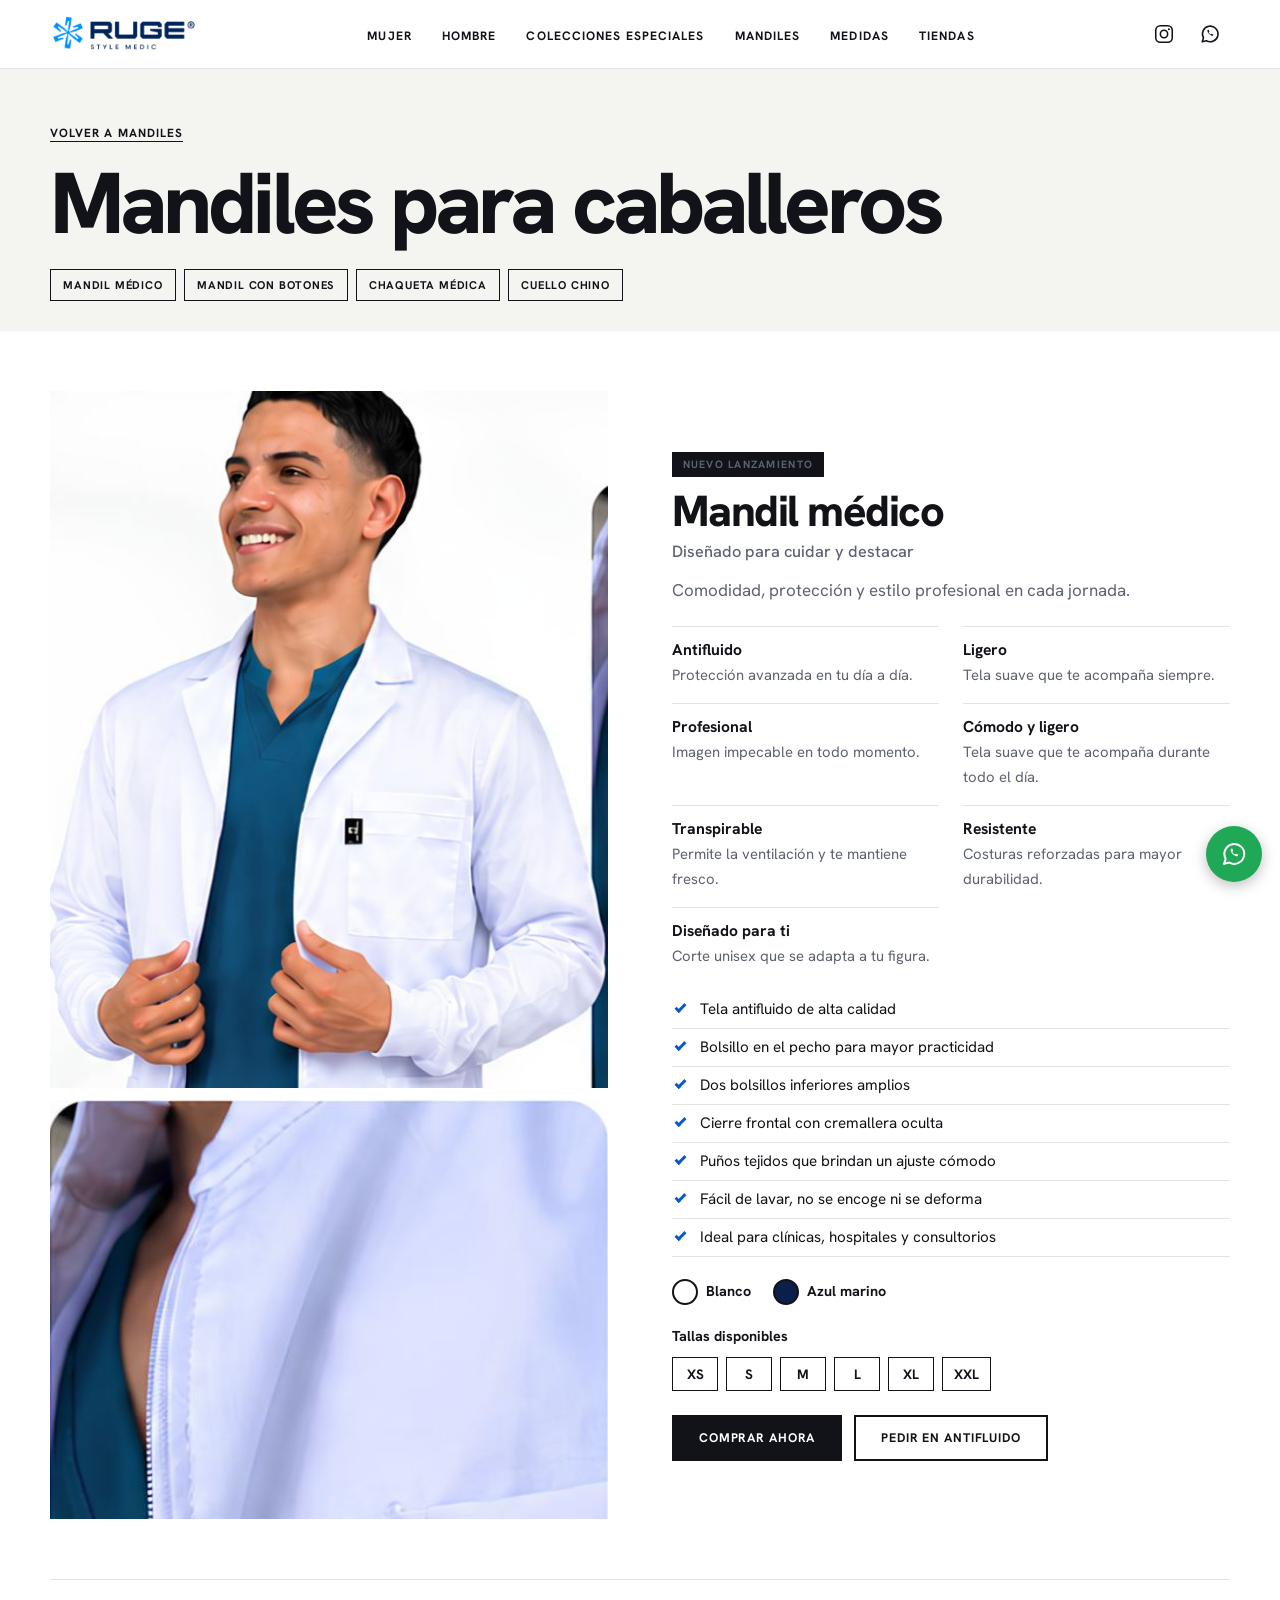
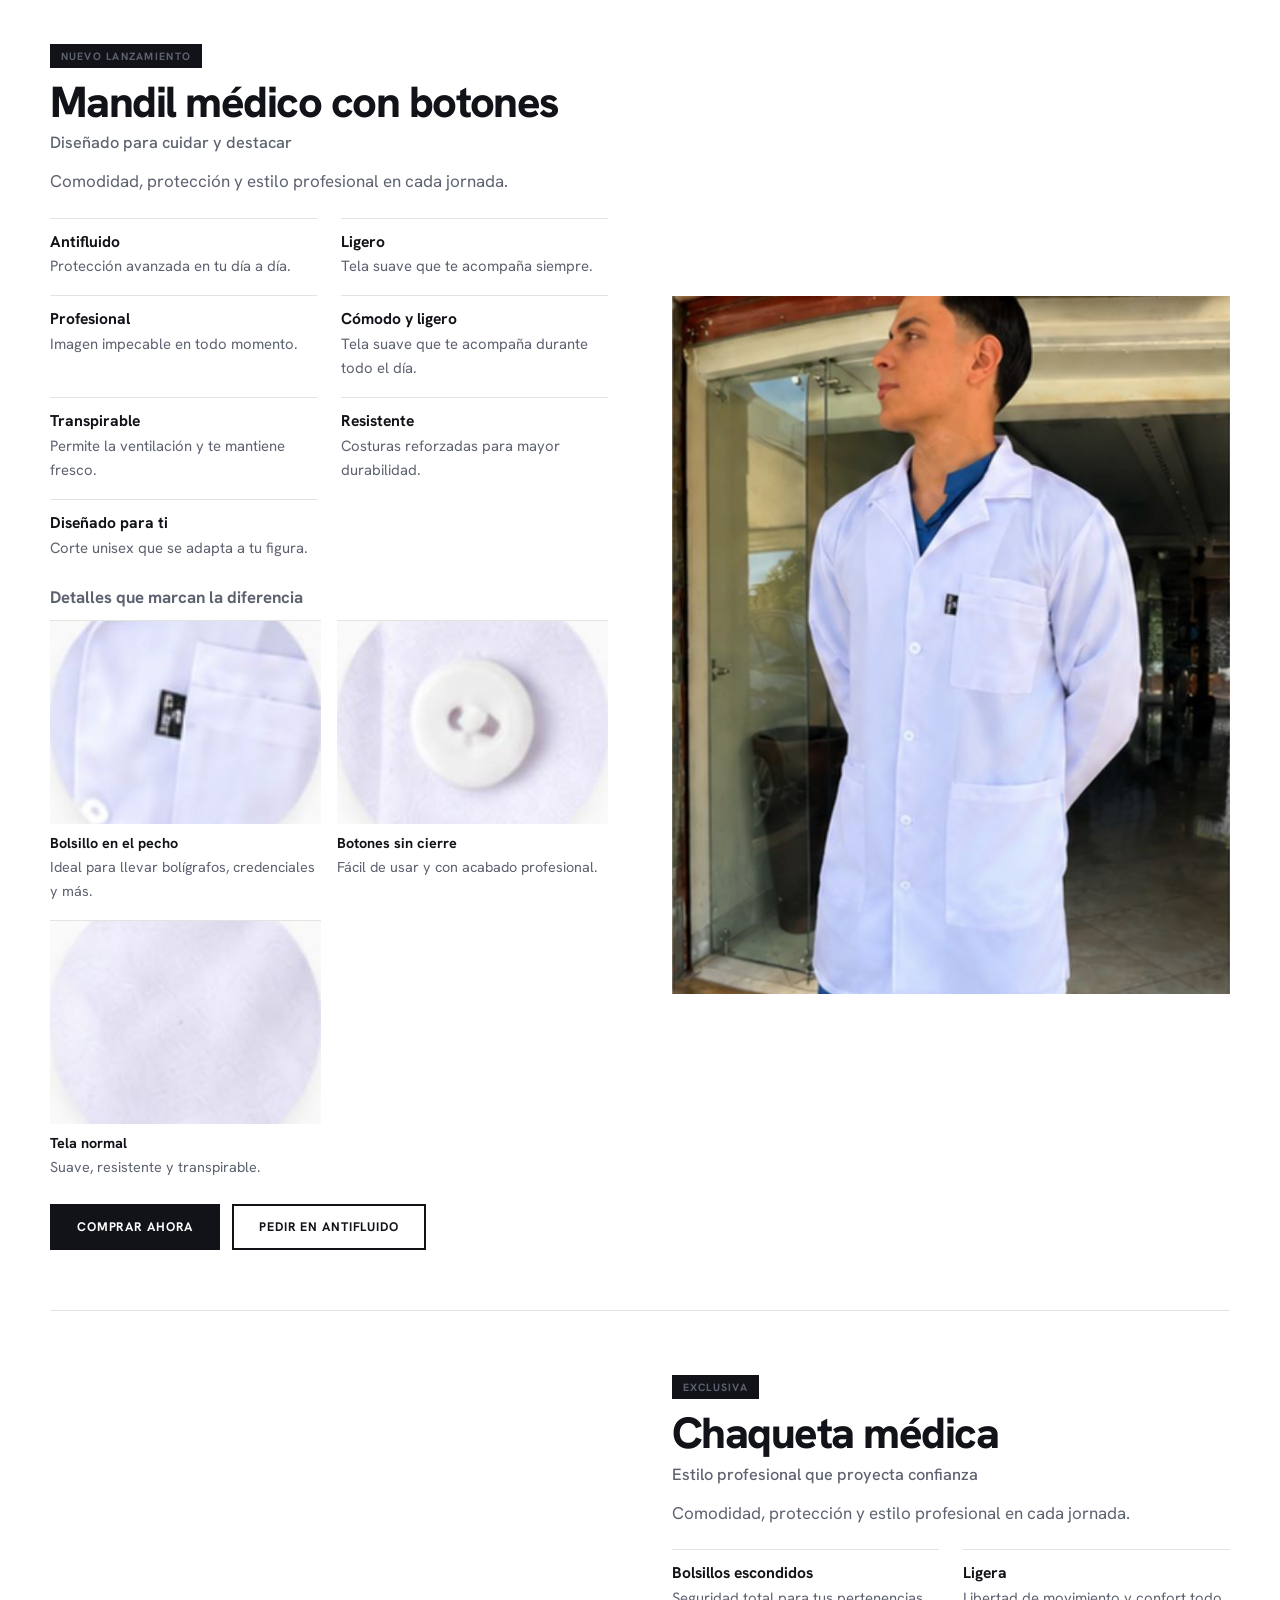
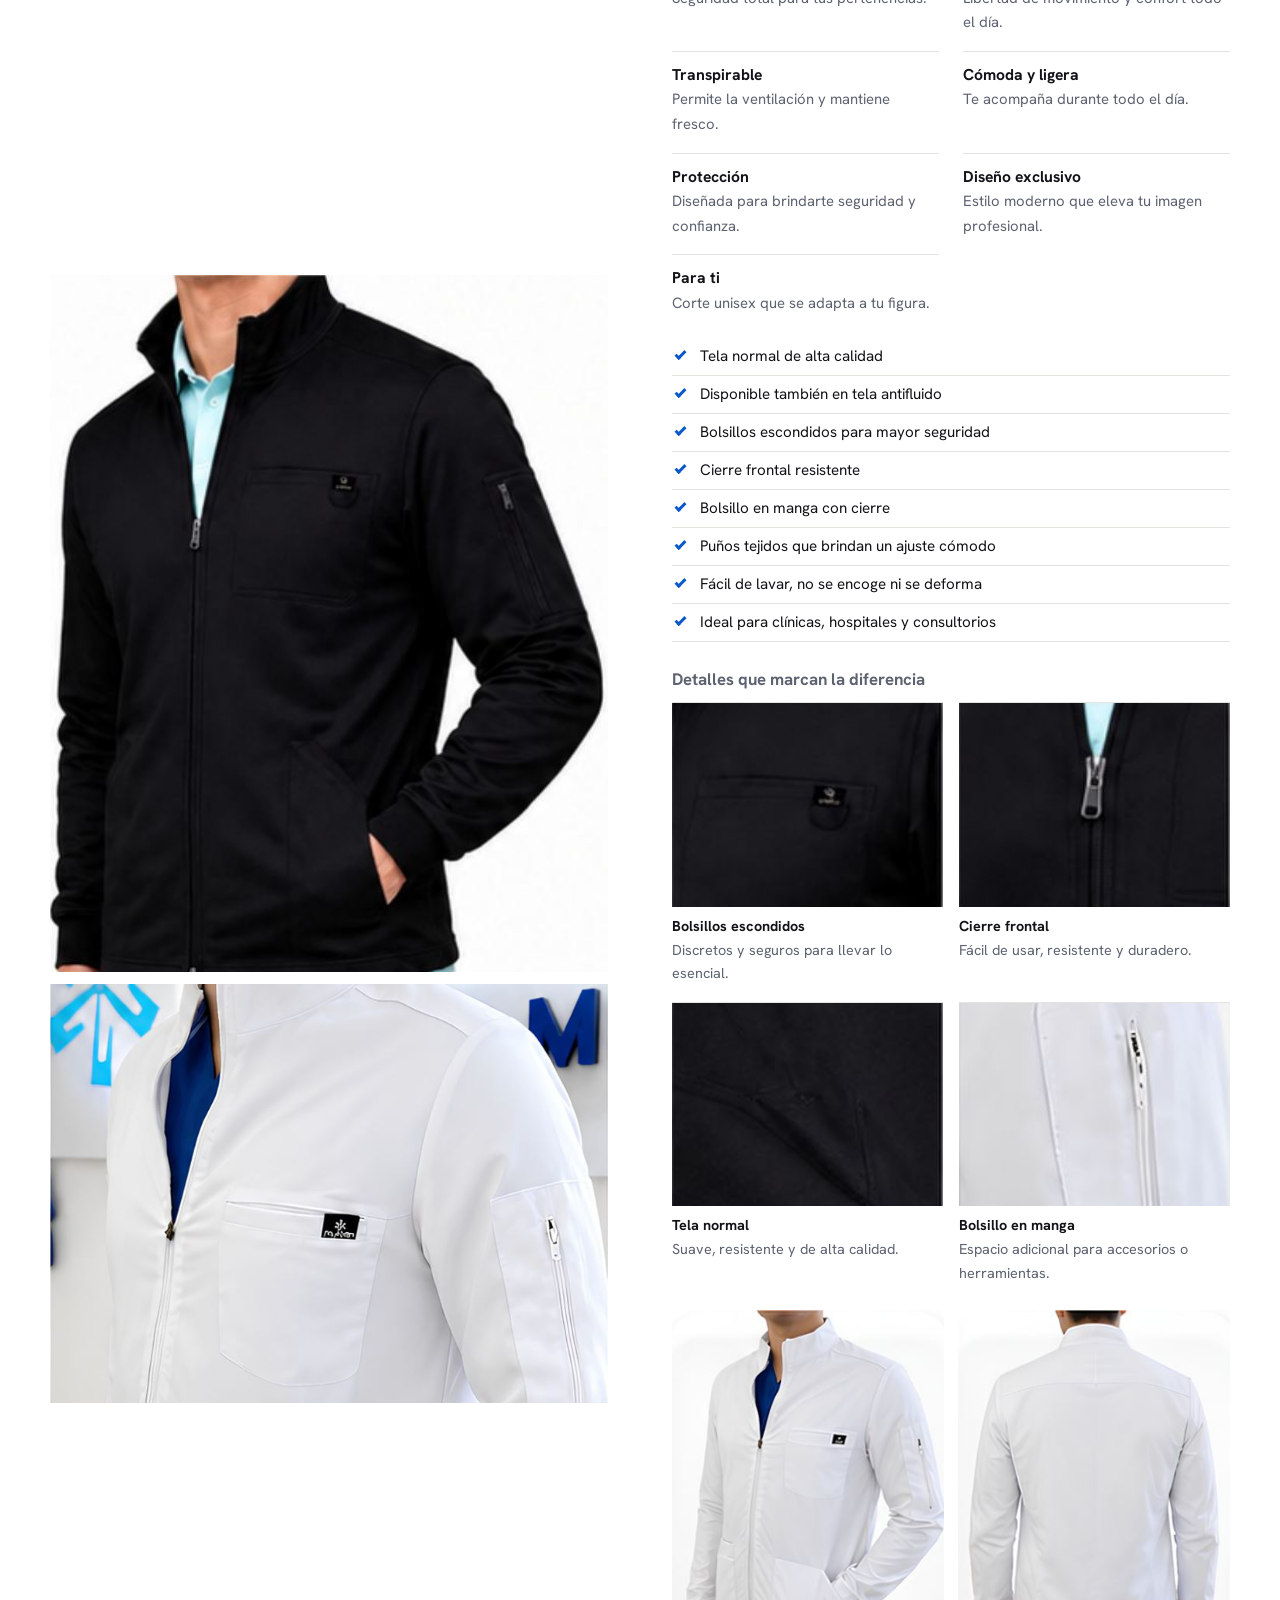
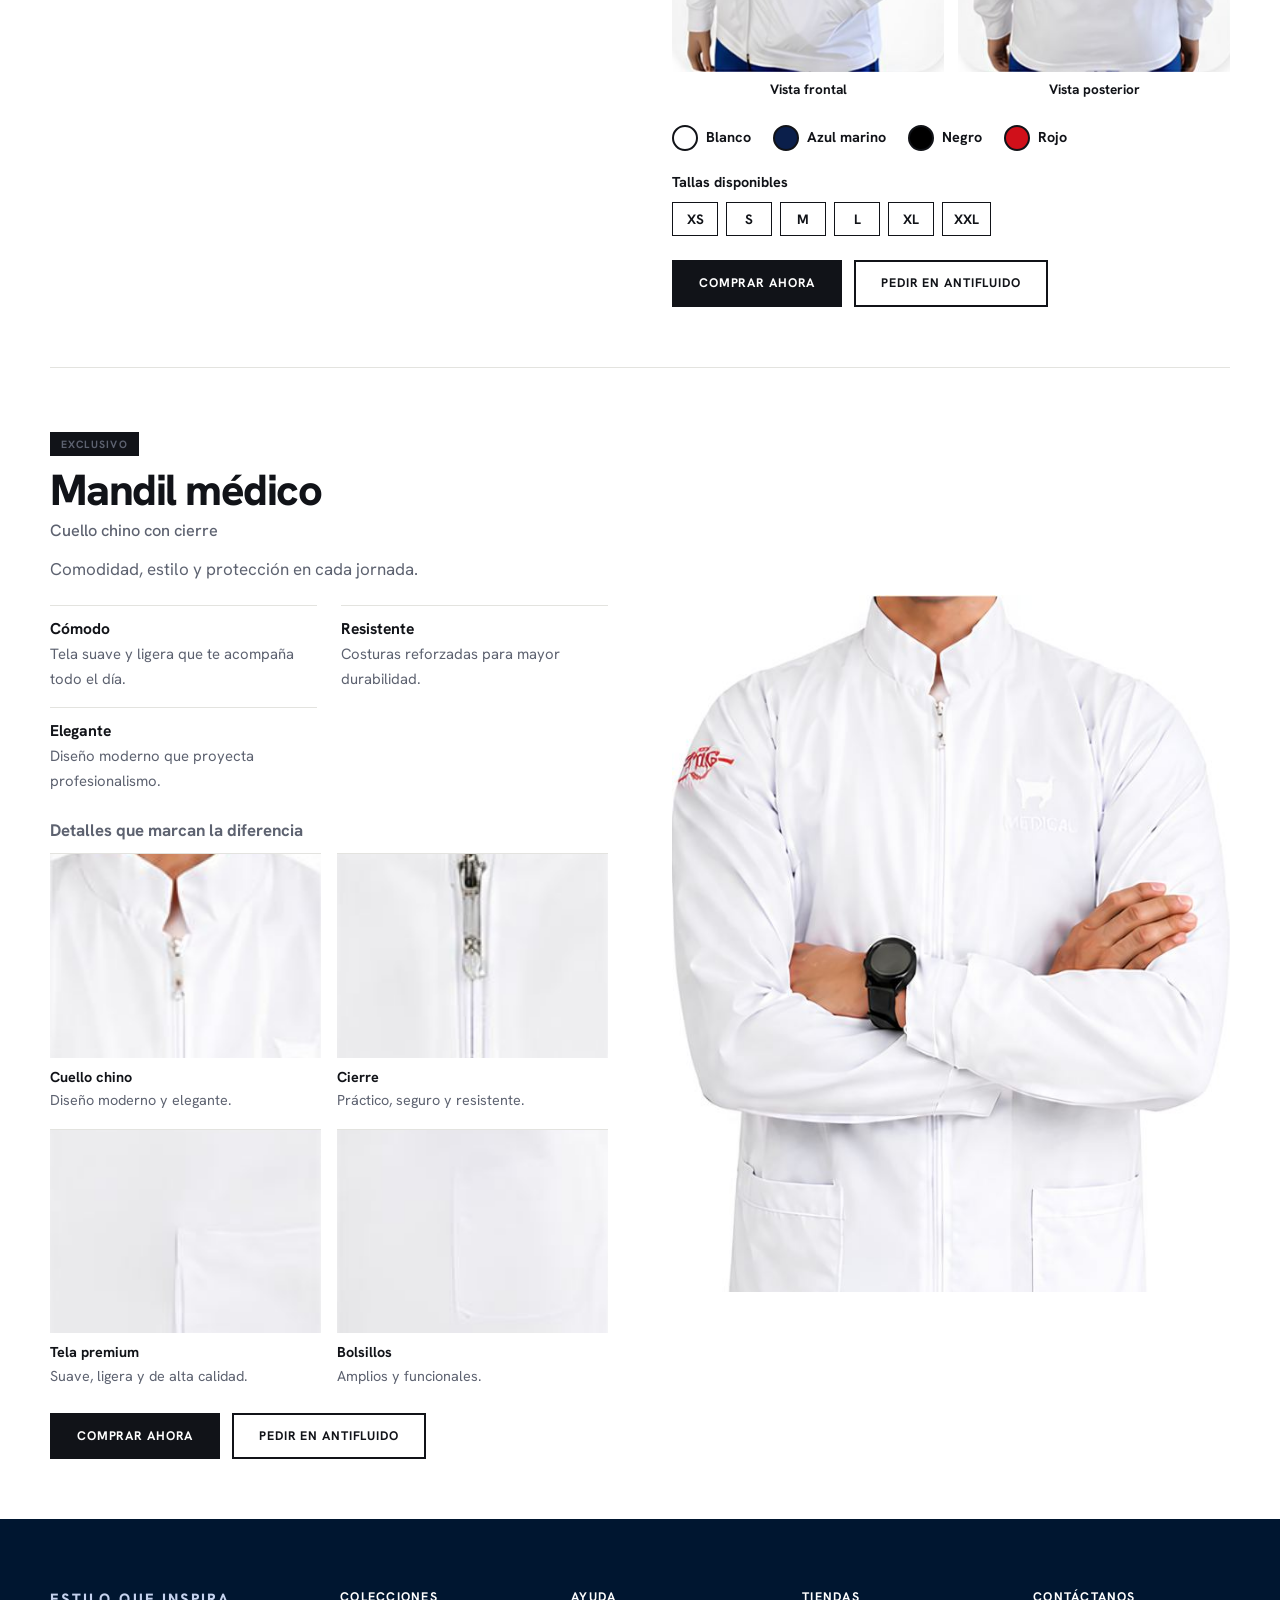
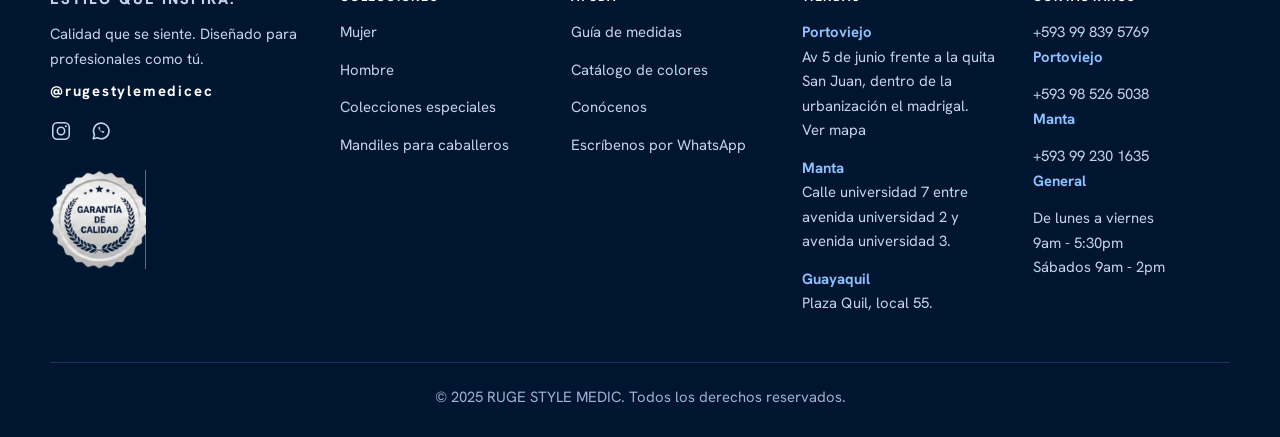
==== commit 475c9ec6: "diseño actualizado" ====
--- a/caballeros.html
+++ b/caballeros.html
@@ -10,8 +10,7 @@
         href="data:image/svg+xml,%3Csvg xmlns=%27http://www.w3.org/2000/svg%27 viewBox=%270 0 100 100%27%3E%3Ctext y=%27.9em%27 font-size=%2790%27%3E🩺%3C/text%3E%3C/svg%3E">
     <link rel="preconnect" href="https://fonts.googleapis.com">
     <link rel="preconnect" href="https://fonts.gstatic.com" crossorigin>
-    <link
-        href="https://fonts.googleapis.com/css2?family=Bricolage+Grotesque:opsz,wdth,wght@12..96,75..100,500..800&family=Manrope:wght@400;500;700&family=Playfair+Display:wght@600;700&display=swap"
+    <link href="https://fonts.googleapis.com/css2?family=Hanken+Grotesk:wght@400;500;600;700;800&display=swap"
         rel="stylesheet">
     <link rel="stylesheet" href="css/styles.css">
 </head>
@@ -22,16 +21,28 @@
         <div class="wrap nav">
             <a href="index.html" aria-label="RUGE Style Medic, inicio"><img src="img/logo.png" alt="RUGE Style Medic"
                     width="165" height="44"></a>
+            <ul id="menu">
+                <li><a href="mujer.html">Mujer</a></li>
+                <li><a href="hombre.html">Hombre</a></li>
+                <li><a href="especiales.html">Colecciones especiales</a></li>
+                <li><a href="index.html#mandiles">Mandiles</a></li>
+                <li><a href="guia.html">Medidas</a></li>
+                <li><a href="index.html#tiendas">Tiendas</a></li>
+            </ul>
+            <div class="hd-ic"><a href="https://www.instagram.com/rugestylemedicec/" target="_blank" rel="noopener"
+                    aria-label="Instagram" title="Instagram"><svg viewBox="0 0 24 24" fill="none" stroke="currentColor"
+                        stroke-width="1.7" aria-hidden="true">
+                        <rect x="3" y="3" width="18" height="18" rx="5" />
+                        <circle cx="12" cy="12" r="4" />
+                        <circle cx="17.3" cy="6.7" r="1.1" fill="currentColor" stroke="none" />
+                    </svg></a><a href="https://wa.me/593992301635?text=Hola%20RUGE%20Style%20Medic" target="_blank"
+                    rel="noopener" aria-label="WhatsApp" title="WhatsApp"><svg viewBox="0 0 24 24" fill="none"
+                        stroke="currentColor" stroke-width="1.7" stroke-linejoin="round" aria-hidden="true">
+                        <path d="M3.5 20.5l1.4-4.3A8.5 8.5 0 1 1 8 19.3l-4.5 1.2z" />
+                        <path d="M9 8.3c.4 2.8 2.6 5 5.6 5.9l1.3-1.5-2.1-1-1 .8c-1-.5-1.8-1.3-2.3-2.3l.8-1-1-2.1L9 8.3z"
+                            fill="currentColor" stroke="none" />
+                    </svg></a></div>
             <button class="burger" aria-expanded="false" aria-controls="menu">Menú</button>
-            <ul id="menu">
-                <li><a href="index.html#colecciones">Colecciones</a></li>
-                <li><a href="index.html#nosotros">Nosotros</a></li>
-                <li><a href="index.html#mandiles">Mandiles</a></li>
-                <li><a href="index.html#tiendas">Tiendas</a></li>
-                <li><a href="index.html#medidas">Medidas</a></li>
-                <li><a class="btn" href="https://wa.me/593992301635?text=Hola%20RUGE%20Style%20Medic" target="_blank"
-                        rel="noopener">Escríbenos</a></li>
-            </ul>
         </div>
     </header>
     <main id="main">
@@ -215,48 +226,80 @@
             </div>
         </section>
     </main>
-    <footer id="contacto">
+    <footer class="ft" id="contacto">
         <div class="wrap">
-            <div class="fg">
-                <div class="fl"><img src="img/logo-blanco.png" alt="RUGE Style Medic" width="200" height="54">
-                    <p>Estilo que inspira. Calidad que se siente. Diseñado para profesionales como tú.</p>
-                    <div class="soc"><a href="https://www.instagram.com/rugestylemedicec/" target="_blank"
-                            rel="noopener">Instagram</a><a href="https://wa.me/593992301635" target="_blank"
-                            rel="noopener">WhatsApp</a></div>
-                </div>
-                <div>
-                    <h3>Estamos ubicados en</h3>
+            <div class="ft-g">
+                <div>
+                    <p class="ft-big">Estilo que inspira.</p>
+                    <p class="ft-sub">Calidad que se siente. Diseñado para profesionales como tú.</p>
+                    <p class="ft-tag">@rugestylemedicec</p>
+                    <div class="ft-soc"><a href="https://www.instagram.com/rugestylemedicec/" target="_blank"
+                            rel="noopener" aria-label="Instagram"><svg viewBox="0 0 24 24" fill="none"
+                                stroke="currentColor" stroke-width="1.7" aria-hidden="true">
+                                <rect x="3" y="3" width="18" height="18" rx="5" />
+                                <circle cx="12" cy="12" r="4" />
+                                <circle cx="17.3" cy="6.7" r="1.1" fill="currentColor" stroke="none" />
+                            </svg></a><a href="https://wa.me/593992301635" target="_blank" rel="noopener"
+                            aria-label="WhatsApp"><svg viewBox="0 0 24 24" fill="none" stroke="currentColor"
+                                stroke-width="1.7" stroke-linejoin="round" aria-hidden="true">
+                                <path d="M3.5 20.5l1.4-4.3A8.5 8.5 0 1 1 8 19.3l-4.5 1.2z" />
+                                <path
+                                    d="M9 8.3c.4 2.8 2.6 5 5.6 5.9l1.3-1.5-2.1-1-1 .8c-1-.5-1.8-1.3-2.3-2.3l.8-1-1-2.1L9 8.3z"
+                                    fill="currentColor" stroke="none" />
+                            </svg></a></div>
+                    <img class="seal" src="img/sello-garantia.png" alt="Sello de garantía de calidad" loading="lazy">
+                </div>
+                <div>
+                    <h3>Colecciones</h3>
                     <ul>
-                        <li><b>Portoviejo:</b><br>Av 5 de junio frente a la quita San Juan, dentro de la urbanización el
+                        <li><a href="mujer.html">Mujer</a></li>
+                        <li><a href="hombre.html">Hombre</a></li>
+                        <li><a href="especiales.html">Colecciones especiales</a></li>
+                        <li><a href="caballeros.html">Mandiles para caballeros</a></li>
+                    </ul>
+                </div>
+                <div>
+                    <h3>Ayuda</h3>
+                    <ul>
+                        <li><a href="guia.html">Guía de medidas</a></li>
+                        <li><a href="https://wa.me/593992301635?text=Hola%2C%20quiero%20ver%20el%20cat%C3%A1logo%20de%20colores"
+                                target="_blank" rel="noopener">Catálogo de colores</a></li>
+                        <li><a href="conocenos.html">Conócenos</a></li>
+                        <li><a href="https://wa.me/593992301635" target="_blank" rel="noopener">Escríbenos por
+                                WhatsApp</a></li>
+                    </ul>
+                </div>
+                <div>
+                    <h3>Tiendas</h3>
+                    <ul>
+                        <li><b>Portoviejo</b><br>Av 5 de junio frente a la quita San Juan, dentro de la urbanización el
                             madrigal.<br><a href="https://maps.app.goo.gl/MaDAnab39EM5EVG19" target="_blank"
                                 rel="noopener">Ver mapa</a></li>
-                        <li><b>Manta:</b><br>Calle universidad 7 entre avenida universidad 2 y avenida universidad 3.
+                        <li><b>Manta</b><br>Calle universidad 7 entre avenida universidad 2 y avenida universidad 3.
                         </li>
-                        <li><b>Guayaquil:</b><br>Plaza Quil, local 55.</li>
+                        <li><b>Guayaquil</b><br>Plaza Quil, local 55.</li>
                     </ul>
                 </div>
                 <div>
-                    <h3>Nuestros números</h3>
+                    <h3>Contáctanos</h3>
                     <ul>
                         <li><a href="tel:+593998395769">+593 99 839 5769</a><br><b>Portoviejo</b></li>
                         <li><a href="tel:+593985265038">+593 98 526 5038</a><br><b>Manta</b></li>
                         <li><a href="tel:+593992301635">+593 99 230 1635</a><br><b>General</b></li>
+                        <li>De lunes a viernes<br>9am - 5:30pm<br>Sábados 9am - 2pm</li>
                     </ul>
                 </div>
-                <div>
-                    <h3>Horarios</h3>
-                    <ul>
-                        <li>De lunes a viernes<br>9am - 5:30pm</li>
-                        <li>Sábados<br>9am - 2pm</li>
-                    </ul><img class="seal" src="img/sello-garantia.png" alt="Sello de garantía de calidad"
-                        loading="lazy">
-                </div>
             </div>
-            <p class="copy">© 2026 RUGE STYLE MEDIC. Todos los derechos reservados.</p>
+            <p class="copy">© 2025 RUGE STYLE MEDIC. Todos los derechos reservados.</p>
         </div>
     </footer>
     <a class="wa" href="https://wa.me/593992301635?text=Hola%20RUGE%20Style%20Medic" target="_blank" rel="noopener"
-        aria-label="Escribir por WhatsApp">WhatsApp</a>
+        aria-label="Escribir por WhatsApp"><svg viewBox="0 0 24 24" fill="none" stroke="currentColor" stroke-width="1.7"
+            stroke-linejoin="round" aria-hidden="true">
+            <path d="M3.5 20.5l1.4-4.3A8.5 8.5 0 1 1 8 19.3l-4.5 1.2z" />
+            <path d="M9 8.3c.4 2.8 2.6 5 5.6 5.9l1.3-1.5-2.1-1-1 .8c-1-.5-1.8-1.3-2.3-2.3l.8-1-1-2.1L9 8.3z"
+                fill="currentColor" stroke="none" />
+        </svg></a>
     <script src="js/app.js" defer></script>
 </body>
 
--- a/css/styles.css
+++ b/css/styles.css
@@ -1733,4 +1733,1046 @@
         max-width: 380px;
         order: -1
     }
+}
+
+/* ===== Tema tienda: limpio, mucho aire, fotografía protagonista ===== */
+:root {
+    --ink: #111318;
+    --blue: #0a58ca;
+    --ice: #f4f4f1;
+    --paper: #fff;
+    --line: #e3e3df;
+    --muted: #5d6270;
+    --navy: #0d0f14;
+    --d: 'Hanken Grotesk', 'Helvetica Neue', Arial, sans-serif;
+    --b: 'Hanken Grotesk', 'Helvetica Neue', Arial, sans-serif
+}
+
+h1,
+h2,
+h3 {
+    letter-spacing: -.03em
+}
+
+.btn,
+.btn.pill {
+    border-radius: 0;
+    text-transform: uppercase;
+    letter-spacing: .07em;
+    font-size: .78rem;
+    font-weight: 700;
+    padding: 1.2em 2em
+}
+
+.ann {
+    background: var(--ink);
+    color: var(--paper);
+    text-align: center;
+    font: 600 .72rem var(--b);
+    letter-spacing: .12em;
+    text-transform: uppercase;
+    padding: 9px 12px
+}
+
+.ann a {
+    text-decoration: none
+}
+
+.ann a:hover {
+    text-decoration: underline
+}
+
+.nav {
+    height: 68px
+}
+
+.nav ul {
+    gap: 34px
+}
+
+.nav a {
+    font-size: .76rem;
+    letter-spacing: .09em;
+    text-transform: uppercase;
+    font-weight: 700
+}
+
+.nav ul a:not(.btn) {
+    background: linear-gradient(var(--ink), var(--ink)) 0 100%/0 2px no-repeat
+}
+
+.nav ul a:not(.btn):hover {
+    background-size: 100% 2px
+}
+
+.nav .btn {
+    padding: .95em 1.5em
+}
+
+/* portada */
+.hero h1 {
+    font-stretch: 100%;
+    font-weight: 800;
+    text-transform: none;
+    letter-spacing: -.04em;
+    line-height: 1.02;
+    font-size: clamp(2.2rem, 3.7vw, 4.6rem)
+}
+
+.hero .d {
+    color: #0b1f4b
+}
+
+.hero .b {
+    color: #2f6fcf
+}
+
+.hero p {
+    font-size: clamp(1rem, 1.3vw, 1.2rem);
+    color: #2c3550
+}
+
+.hero .btn {
+    background: #0b1f4b;
+    border-color: #0b1f4b;
+    color: #fff
+}
+
+.hero .btn:hover {
+    background: #2f6fcf;
+    border-color: #2f6fcf
+}
+
+.hero .btn.ghost {
+    background: transparent;
+    color: #0b1f4b
+}
+
+.hero .btn.ghost:hover {
+    background: #0b1f4b;
+    color: #fff
+}
+
+.hero-cta {
+    display: flex;
+    gap: 10px;
+    flex-wrap: wrap
+}
+
+.bn {
+    border-bottom: 1px solid var(--line);
+    background: var(--paper)
+}
+
+.bn ul {
+    list-style: none;
+    margin: 0 auto;
+    padding: 0;
+    display: grid;
+    grid-template-columns: repeat(4, 1fr);
+    max-width: 1180px
+}
+
+.bn li {
+    padding: 24px 20px;
+    text-align: center;
+    font-weight: 700;
+    font-size: .76rem;
+    letter-spacing: .09em;
+    text-transform: uppercase;
+    border-left: 1px solid var(--line)
+}
+
+.bn li:first-child {
+    border-left: 0
+}
+
+.bn li span {
+    display: block;
+    font-weight: 500;
+    letter-spacing: 0;
+    text-transform: none;
+    font-size: .9rem;
+    color: var(--muted);
+    margin-top: 3px
+}
+
+/* categorías como baldosas */
+.styles {
+    --ink: #111318;
+    --blue: #0a58ca;
+    background: #fff;
+    padding: 76px 0 84px
+}
+
+.styles h2 {
+    text-align: left;
+    margin-bottom: 28px;
+    font-size: clamp(1.8rem, 3vw, 2.6rem)
+}
+
+.cat {
+    gap: 16px;
+    align-items: stretch
+}
+
+.cat a {
+    background: #f4f4f1;
+    padding: 0;
+    overflow: hidden
+}
+
+.cat img {
+    height: 540px;
+    padding-top: 56px
+}
+
+.cat a:hover img {
+    transform: scale(1.03)
+}
+
+.cat b {
+    position: absolute;
+    left: 20px;
+    top: 20px;
+    margin: 0;
+    font: 700 .8rem var(--b);
+    letter-spacing: .1em;
+    text-transform: uppercase
+}
+
+.cat span {
+    position: absolute;
+    left: 20px;
+    bottom: 20px;
+    margin: 0;
+    border: 0;
+    background: #111318;
+    color: #fff;
+    padding: .8em 1.3em;
+    font-size: .7rem;
+    letter-spacing: .09em;
+    text-transform: uppercase
+}
+
+.cat a:hover span {
+    background: #0a58ca
+}
+
+.about .btn {
+    background: #fff;
+    border-color: #fff;
+    color: #111318
+}
+
+.about .btn:hover {
+    background: #0a58ca;
+    border-color: #0a58ca;
+    color: #fff
+}
+
+.man,
+.med,
+.mv,
+.hm-h {
+    background: var(--ice)
+}
+
+.man-i img+img {
+    border-color: var(--ice)
+}
+
+.col {
+    background: var(--ink)
+}
+
+.col .btn {
+    background: #fff;
+    border-color: #fff;
+    color: #111318
+}
+
+.col .btn:hover {
+    background: var(--blue);
+    border-color: var(--blue);
+    color: #fff
+}
+
+.med h2 em {
+    color: var(--ink);
+    font-style: normal;
+    text-decoration: underline;
+    text-decoration-thickness: 6px;
+    text-underline-offset: 6px;
+    text-decoration-color: var(--amber)
+}
+
+/* pantallas de producto */
+.hm-h {
+    padding: 48px 0 30px
+}
+
+.hm-h h1 {
+    font-size: clamp(2.6rem, 7vw, 5.4rem);
+    font-weight: 800;
+    letter-spacing: -.045em
+}
+
+.hm-n button {
+    border-radius: 0;
+    text-transform: uppercase;
+    letter-spacing: .07em;
+    font-size: .7rem;
+    border-width: 1px;
+    padding: .7em 1.1em
+}
+
+.back {
+    border-bottom: 1px solid var(--ink);
+    font-size: .74rem;
+    text-transform: uppercase;
+    letter-spacing: .09em
+}
+
+.pr h2 {
+    font-size: clamp(1.9rem, 3.4vw, 2.8rem);
+    letter-spacing: -.035em
+}
+
+.pr .k {
+    color: var(--muted);
+    font: 500 1.02rem var(--b)
+}
+
+.bd {
+    background: var(--ink);
+    color: var(--paper);
+    border-radius: 0;
+    font-size: .66rem;
+    letter-spacing: .12em;
+    text-transform: uppercase;
+    padding: .5em 1em
+}
+
+.pf li,
+.hw li,
+.dt li {
+    border-top: 1px solid var(--line)
+}
+
+.hw li {
+    border-top-color: var(--ink)
+}
+
+.cs i {
+    width: 26px;
+    height: 26px
+}
+
+.sw i {
+    width: 26px;
+    height: 26px
+}
+
+.sz span {
+    border-radius: 0;
+    border-width: 1px;
+    min-width: 46px;
+    text-align: center
+}
+
+.cs {
+    border-radius: 0
+}
+
+.mj-h h2 {
+    font-family: var(--d);
+    font-weight: 800;
+    letter-spacing: -.04em;
+    font-size: clamp(2.2rem, 5vw, 3.8rem)
+}
+
+.mj-h .kk {
+    color: var(--muted)
+}
+
+.mc {
+    background: none
+}
+
+.mc:hover {
+    transform: none
+}
+
+.mc img {
+    background: var(--ice)
+}
+
+.mc div {
+    padding: 12px 0 6px
+}
+
+.mc:hover b {
+    text-decoration: underline
+}
+
+.tb thead th {
+    background: var(--ink);
+    color: var(--paper)
+}
+
+.tb tbody th {
+    background: var(--ice);
+    color: var(--ink)
+}
+
+.tip {
+    border-left-color: var(--ink)
+}
+
+.ig-g img,
+.sg img {
+    background: var(--ice)
+}
+
+@media(max-width:960px) {
+    .cat img {
+        height: 400px
+    }
+
+    .bn ul {
+        grid-template-columns: 1fr 1fr
+    }
+
+    .bn li:nth-child(odd) {
+        border-left: 0
+    }
+
+    .bn li:nth-child(n+3) {
+        border-top: 1px solid var(--line)
+    }
+}
+
+@media(max-width:560px) {
+    .cat img {
+        height: 300px
+    }
+
+    .cat b {
+        font-size: .7rem
+    }
+
+    .cat span {
+        left: 12px;
+        bottom: 12px;
+        padding: .7em 1em
+    }
+}
+
+/* ajustes: baldosas del mismo tono que las fotos, logo sin recuadro */
+.cat a {
+    background: #f3f7fa
+}
+
+.cat img {
+    mix-blend-mode: normal
+}
+
+.nav img {
+    mix-blend-mode: multiply
+}
+
+@media(prefers-color-scheme:dark) {
+    :root:not([data-theme=light]) .nav img {
+        mix-blend-mode: normal;
+        background: #fff;
+        padding: 4px 8px
+    }
+}
+
+footer {
+    background: #001630
+}
+
+.cat img {
+    padding-bottom: 64px
+}
+
+@media(max-width:560px) {
+    .cat img {
+        padding-bottom: 52px
+    }
+}
+
+/* ===== Esqueleto de tienda: cabecera, portada dividida, filas de color, categorías, banner, pie ===== */
+.sh {
+    display: flex;
+    justify-content: space-between;
+    align-items: baseline;
+    gap: 20px;
+    flex-wrap: wrap;
+    margin-bottom: 26px
+}
+
+.sh h2 {
+    font-size: clamp(1.7rem, 2.6vw, 2.3rem);
+    font-weight: 700;
+    letter-spacing: -.02em
+}
+
+.ul {
+    font-weight: 700;
+    font-size: .74rem;
+    letter-spacing: .09em;
+    text-transform: uppercase;
+    text-decoration: none;
+    border-bottom: 2px solid var(--ink);
+    padding-bottom: 3px
+}
+
+.ul:hover {
+    color: var(--blue);
+    border-color: var(--blue)
+}
+
+.nav {
+    gap: 24px
+}
+
+.nav ul {
+    margin-inline: auto;
+    gap: 30px
+}
+
+.nav img {
+    height: 40px;
+    width: auto
+}
+
+.hd-ic {
+    display: flex;
+    gap: 6px;
+    align-items: center
+}
+
+.hd-ic a {
+    display: grid;
+    place-items: center;
+    width: 40px;
+    height: 40px;
+    color: var(--ink);
+    transition: color .2s
+}
+
+.hd-ic a:hover {
+    color: var(--blue)
+}
+
+.hd-ic svg {
+    width: 22px;
+    height: 22px
+}
+
+.hs {
+    display: grid;
+    grid-template-columns: 1.15fr 1fr;
+    min-height: min(82vh, 720px);
+    background: linear-gradient(90deg, #ebe5e7, #eee7e8);
+    --ink: #0b1f4b;
+    color: #0b1f4b
+}
+
+.hs-i {
+    position: relative;
+    overflow: hidden
+}
+
+.hs-i img {
+    position: absolute;
+    inset: 0;
+    width: 100%;
+    height: 100%;
+    object-fit: cover;
+    object-position: 78% top;
+    -webkit-mask-image: linear-gradient(90deg, #000 94%, transparent);
+    mask-image: linear-gradient(90deg, #000 94%, transparent)
+}
+
+.hs-t {
+    align-self: center;
+    text-align: center;
+    padding: clamp(32px, 5vw, 80px)
+}
+
+.hs h1 {
+    font-size: clamp(1.5rem, 2.7vw, 2.7rem);
+    letter-spacing: .12em;
+    text-transform: uppercase;
+    font-weight: 800;
+    line-height: 1.3
+}
+
+.hs h1 span {
+    display: block;
+    color: #2f6fcf;
+    margin-top: .35em
+}
+
+.hs-t p {
+    max-width: 30em;
+    margin: 22px auto 30px;
+    font-size: 1.1rem;
+    color: #2c3550
+}
+
+.hs-b {
+    display: flex;
+    gap: 14px;
+    justify-content: center;
+    flex-wrap: wrap
+}
+
+.hs .btn {
+    background: #0b1f4b;
+    border-color: #0b1f4b;
+    color: #fff;
+    padding: 1.4em 2.4em
+}
+
+.hs .btn:hover {
+    background: #2f6fcf;
+    border-color: #2f6fcf
+}
+
+.cr {
+    padding: 76px 0 8px
+}
+
+.car {
+    position: relative
+}
+
+.trk {
+    list-style: none;
+    margin: 0;
+    padding: 0;
+    display: flex;
+    gap: 16px;
+    overflow-x: auto;
+    scroll-snap-type: x proximity;
+    scrollbar-width: none
+}
+
+.trk::-webkit-scrollbar {
+    display: none
+}
+
+.trk li {
+    flex: 0 0 clamp(140px, 15vw, 172px);
+    scroll-snap-align: start
+}
+
+.trk a {
+    display: block;
+    text-decoration: none
+}
+
+.trk .im {
+    display: block;
+    overflow: hidden;
+    border-radius: 8px;
+    background: var(--ice);
+    aspect-ratio: 1;
+    position: relative
+}
+
+.trk img {
+    width: 100%;
+    height: 100%;
+    object-fit: cover;
+    object-position: 50% 10%;
+    transition: transform .5s
+}
+
+.trk a:hover img {
+    transform: scale(1.04)
+}
+
+.trk b {
+    display: block;
+    margin-top: 10px;
+    font-size: .78rem;
+    letter-spacing: .1em;
+    text-transform: uppercase
+}
+
+.nx {
+    position: absolute;
+    right: 6px;
+    top: 30%;
+    width: 44px;
+    height: 44px;
+    border-radius: 50%;
+    border: 0;
+    background: var(--paper);
+    color: var(--ink);
+    box-shadow: 0 2px 10px rgba(0, 0, 0, .25);
+    font-size: 1.5rem;
+    line-height: 1;
+    cursor: pointer
+}
+
+.nx:hover {
+    background: var(--ink);
+    color: var(--paper)
+}
+
+.cg {
+    padding: 64px 0 76px
+}
+
+.tabs {
+    display: flex;
+    gap: 24px
+}
+
+.tabs button {
+    background: none;
+    border: 0;
+    border-bottom: 2px solid transparent;
+    padding: 4px 0;
+    font: 700 .78rem var(--b);
+    letter-spacing: .1em;
+    text-transform: uppercase;
+    color: var(--ink);
+    cursor: pointer
+}
+
+.tabs button[aria-selected=true] {
+    border-color: var(--ink)
+}
+
+.gr {
+    list-style: none;
+    margin: 0;
+    padding: 0;
+    display: grid;
+    grid-template-columns: repeat(6, 1fr);
+    gap: 16px
+}
+
+.gr a {
+    display: block;
+    text-decoration: none
+}
+
+.gr .im {
+    display: block;
+    overflow: hidden;
+    border-radius: 8px;
+    background: var(--ice);
+    aspect-ratio: 4/5
+}
+
+.gr img {
+    width: 100%;
+    height: 100%;
+    object-fit: cover;
+    object-position: top;
+    transition: transform .5s
+}
+
+.gr a:hover img {
+    transform: scale(1.04)
+}
+
+.gr b {
+    display: block;
+    margin-top: 12px;
+    font-size: .8rem;
+    letter-spacing: .09em;
+    text-transform: uppercase
+}
+
+.fb {
+    display: grid;
+    grid-template-columns: 1fr 1fr;
+    background: #0b1f4b;
+    color: #fff
+}
+
+.fb>img {
+    width: 100%;
+    height: 100%;
+    min-height: 520px;
+    object-fit: cover;
+    object-position: top
+}
+
+.fb-t {
+    display: flex;
+    flex-direction: column;
+    justify-content: center;
+    align-items: center;
+    text-align: center;
+    padding: clamp(32px, 6vw, 90px);
+    gap: 16px
+}
+
+.fb h2 {
+    font-size: clamp(1.8rem, 3.2vw, 3rem);
+    text-transform: uppercase;
+    letter-spacing: .05em;
+    font-weight: 800
+}
+
+.fb-t p {
+    max-width: 30em;
+    color: #dbe4f7;
+    font-size: 1.08rem
+}
+
+.fb-t .fb-f {
+    font-weight: 700;
+    letter-spacing: .04em
+}
+
+.fb-t .fb-s {
+    font-size: .95rem;
+    opacity: .85
+}
+
+.fb .btn {
+    background: #fff;
+    border-color: #fff;
+    color: #111318
+}
+
+.fb .btn:hover {
+    background: #2f6fcf;
+    border-color: #2f6fcf;
+    color: #fff
+}
+
+.nv {
+    padding: 84px 0
+}
+
+.nv-g {
+    display: grid;
+    grid-template-columns: minmax(0, 1fr) minmax(0, 2fr);
+    gap: 16px
+}
+
+.nv-big {
+    position: relative;
+    display: block;
+    overflow: hidden;
+    border-radius: 8px;
+    background: var(--ice)
+}
+
+.nv-big img {
+    width: 100%;
+    height: 100%;
+    min-height: 440px;
+    object-fit: cover;
+    object-position: top;
+    transition: transform .5s
+}
+
+.nv-big:hover img {
+    transform: scale(1.03)
+}
+
+.nv-big span {
+    position: absolute;
+    left: 16px;
+    bottom: 16px;
+    background: #fff;
+    color: #111318;
+    padding: .85em 1.3em;
+    font: 700 .74rem var(--b);
+    letter-spacing: .09em;
+    text-transform: uppercase
+}
+
+.nv .trk li {
+    flex: 0 0 clamp(170px, 19vw, 230px)
+}
+
+.nv .trk .im {
+    aspect-ratio: 3/4
+}
+
+.nv .trk b {
+    margin-top: 10px;
+    font-size: .92rem;
+    letter-spacing: 0;
+    text-transform: none
+}
+
+.tag {
+    position: absolute;
+    left: 10px;
+    top: 10px;
+    background: var(--ink);
+    color: var(--paper);
+    font: 700 .62rem var(--b);
+    letter-spacing: .12em;
+    text-transform: uppercase;
+    padding: .45em .8em
+}
+
+.ft {
+    background: #001630;
+    color: #fff;
+    padding: 72px 0 28px
+}
+
+.ft-g {
+    display: grid;
+    grid-template-columns: 1.3fr repeat(4, 1fr);
+    gap: 34px
+}
+
+.ft-big {
+    font: 800 clamp(1.5rem, 2.3vw, 2.1rem)/1.15 var(--d);
+    letter-spacing: .14em;
+    text-transform: uppercase
+}
+
+.ft-sub {
+    color: #c5d2ee;
+    margin: 14px 0 8px;
+    max-width: 22em
+}
+
+.ft-tag {
+    font-weight: 700;
+    letter-spacing: .12em;
+    font-size: .82rem;
+    color: #fff
+}
+
+.ft-soc {
+    display: flex;
+    gap: 18px;
+    margin: 16px 0
+}
+
+.ft-soc a {
+    color: #c5d2ee;
+    border: 0
+}
+
+.ft-soc a:hover {
+    color: #fff
+}
+
+.ft-soc svg {
+    width: 22px;
+    height: 22px
+}
+
+.ft h3 {
+    font-size: .78rem;
+    letter-spacing: .1em;
+    text-transform: uppercase;
+    margin-bottom: 16px;
+    color: #fff
+}
+
+.ft ul {
+    gap: 13px
+}
+
+.ft li,
+.ft p {
+    font-size: .93rem
+}
+
+.ft b {
+    color: #8fc0ff
+}
+
+.wa {
+    width: 56px;
+    height: 56px;
+    padding: 0;
+    display: grid;
+    place-items: center;
+    border-radius: 50%
+}
+
+.wa svg {
+    width: 28px;
+    height: 28px
+}
+
+@media(max-width:960px) {
+    .nav {
+        gap: 8px
+    }
+
+    .hd-ic {
+        margin-left: auto
+    }
+
+    .nav ul {
+        margin-inline: 0
+    }
+
+    .hs,
+    .fb {
+        grid-template-columns: 1fr
+    }
+
+    .hs {
+        min-height: 0
+    }
+
+    .hs-i {
+        order: 2;
+        height: 440px
+    }
+
+    .hs-t {
+        padding: 40px 20px
+    }
+
+    .fb>img {
+        min-height: 380px;
+        max-height: 460px
+    }
+
+    .nv-g {
+        grid-template-columns: 1fr
+    }
+
+    .nv-big img {
+        min-height: 360px
+    }
+
+    .gr {
+        grid-template-columns: repeat(3, 1fr)
+    }
+
+    .ft-g {
+        grid-template-columns: 1fr 1fr
+    }
+
+    .ft-g>div:first-child {
+        grid-column: 1/-1
+    }
+}
+
+@media(max-width:560px) {
+    .gr {
+        grid-template-columns: repeat(2, 1fr)
+    }
+
+    .ft-g {
+        grid-template-columns: 1fr
+    }
 }
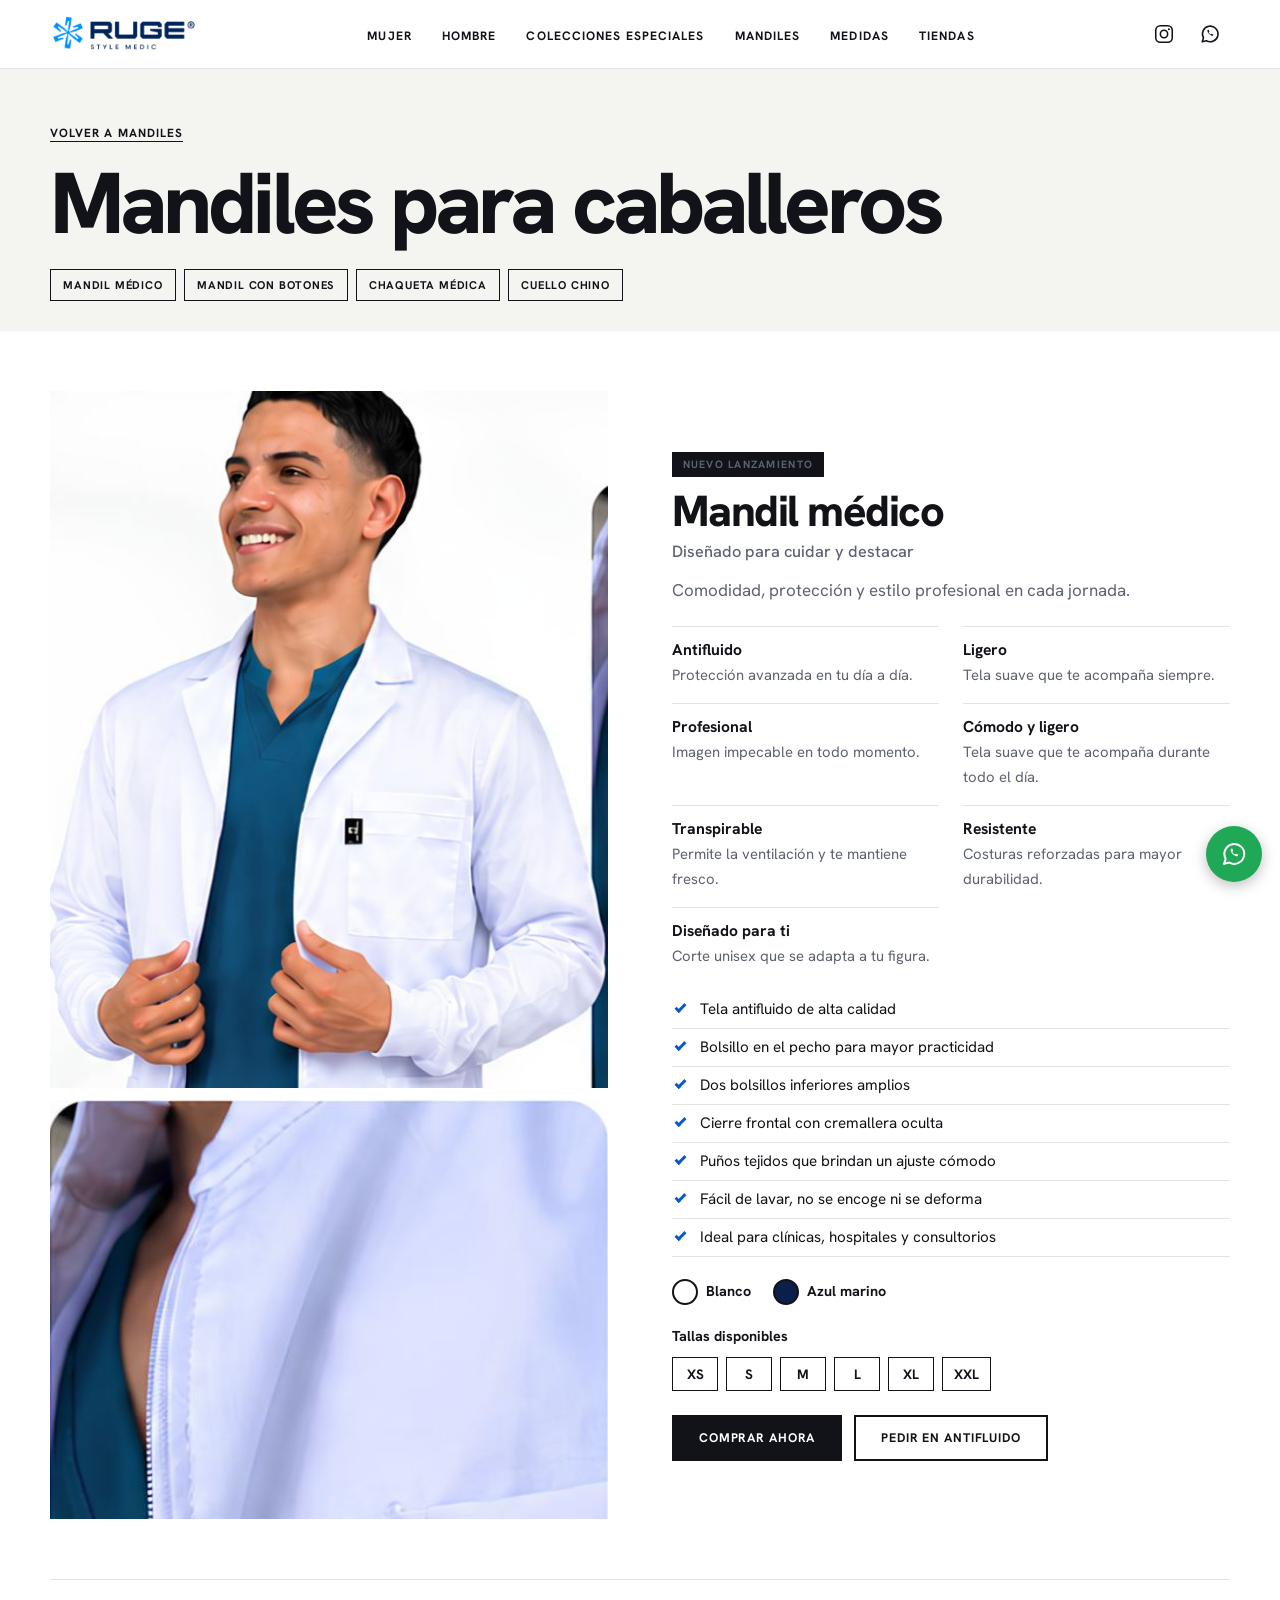
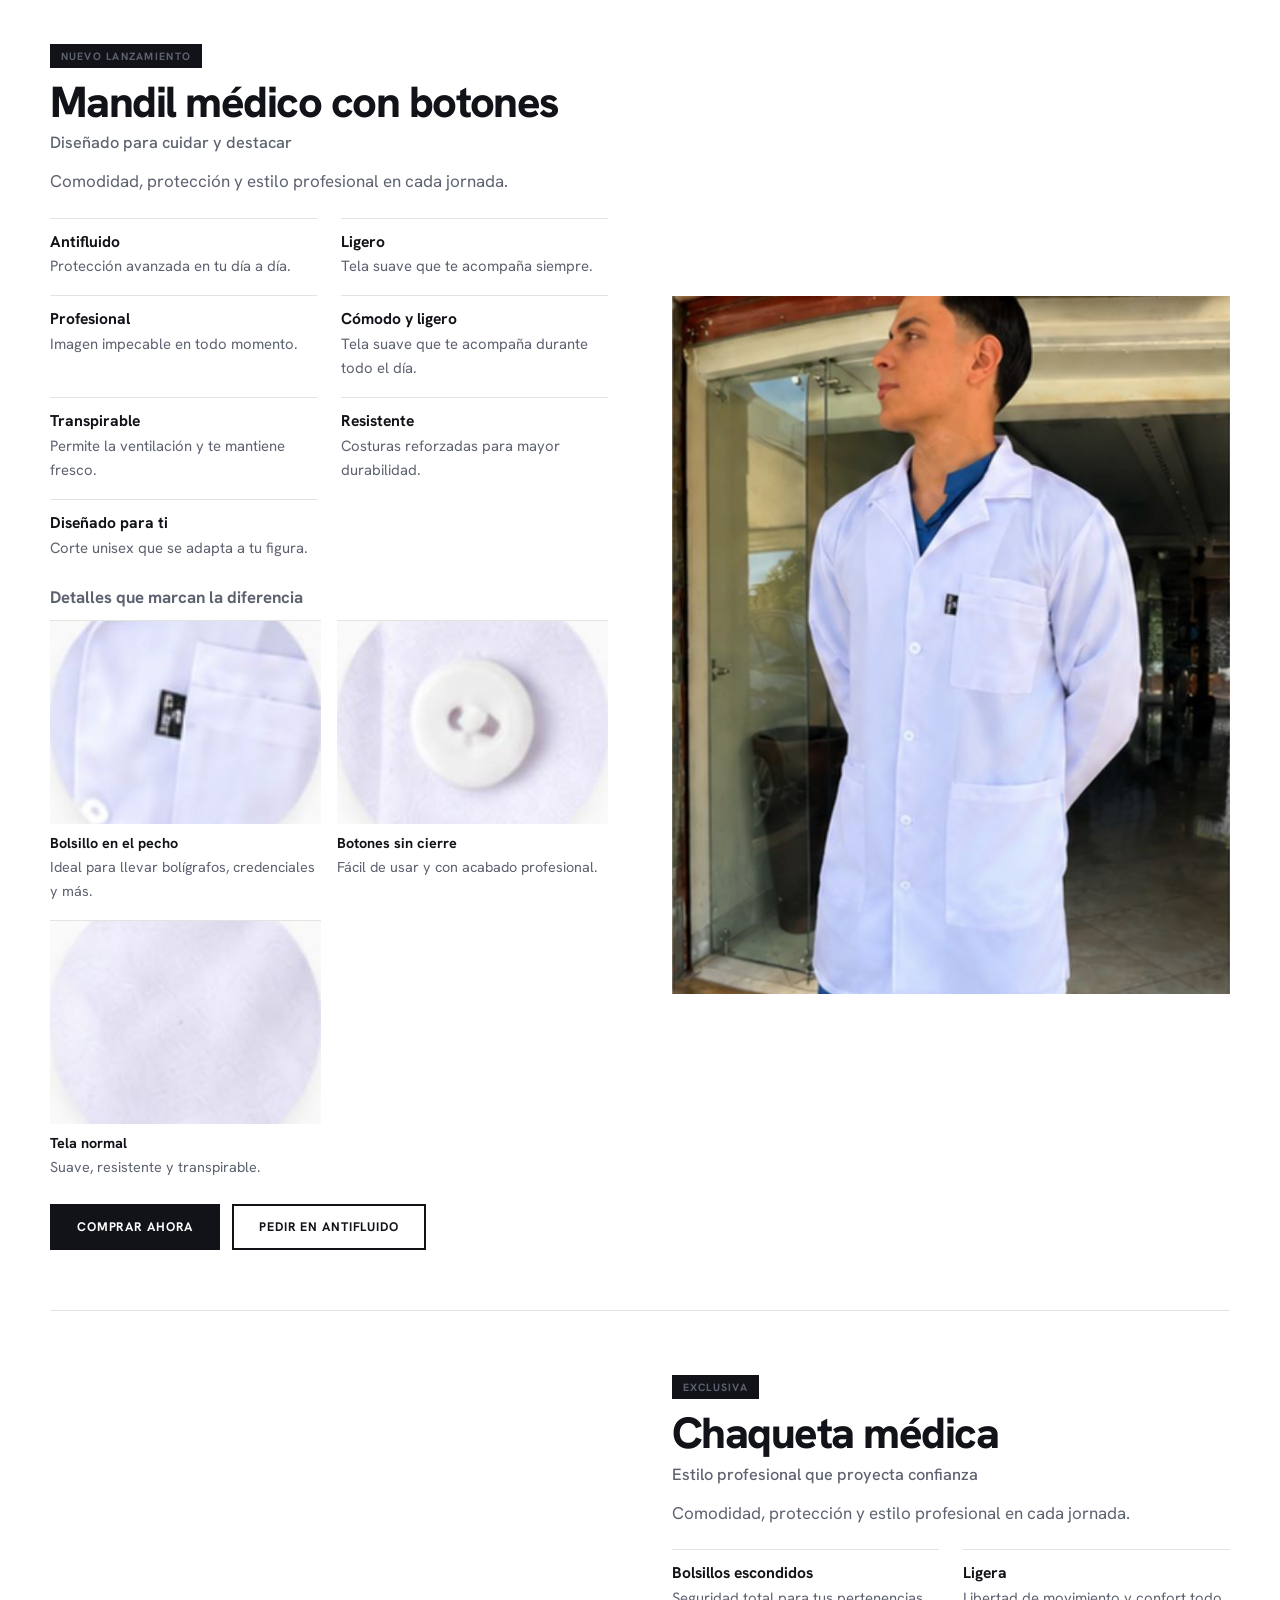
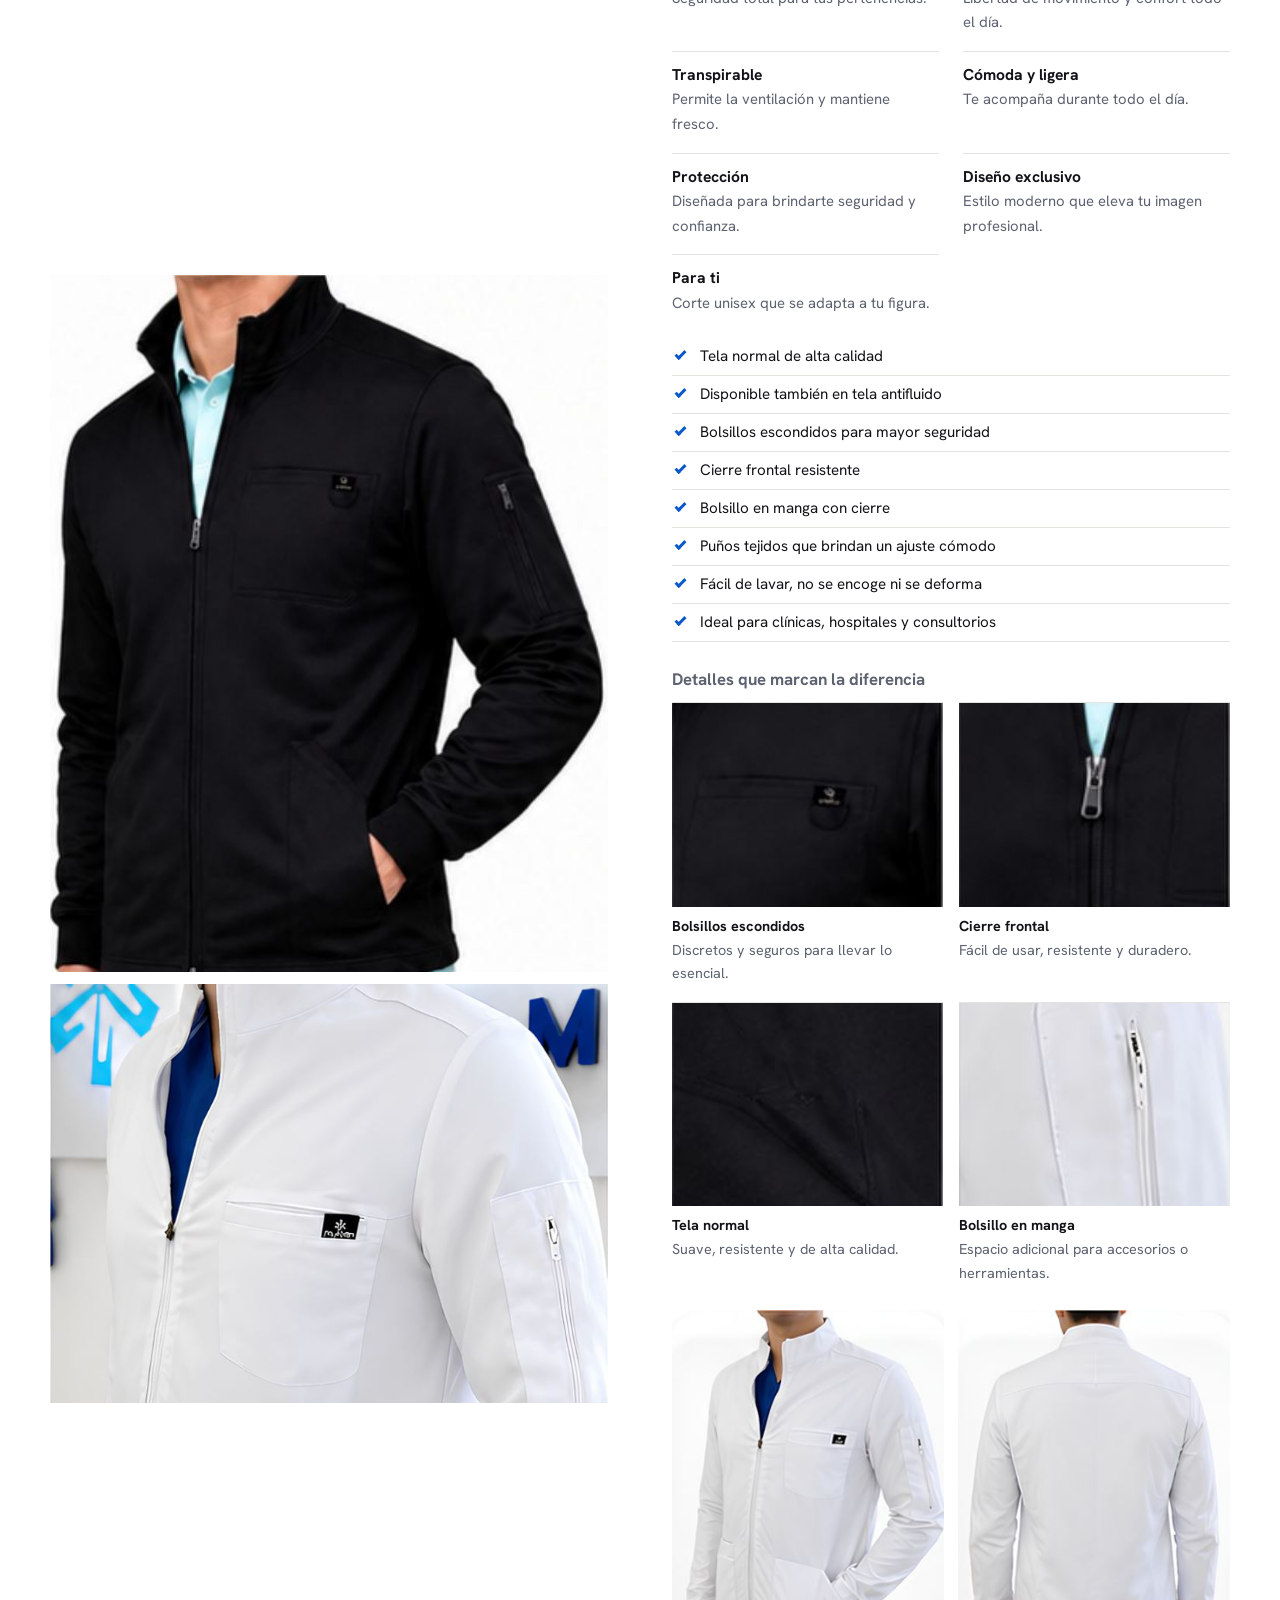
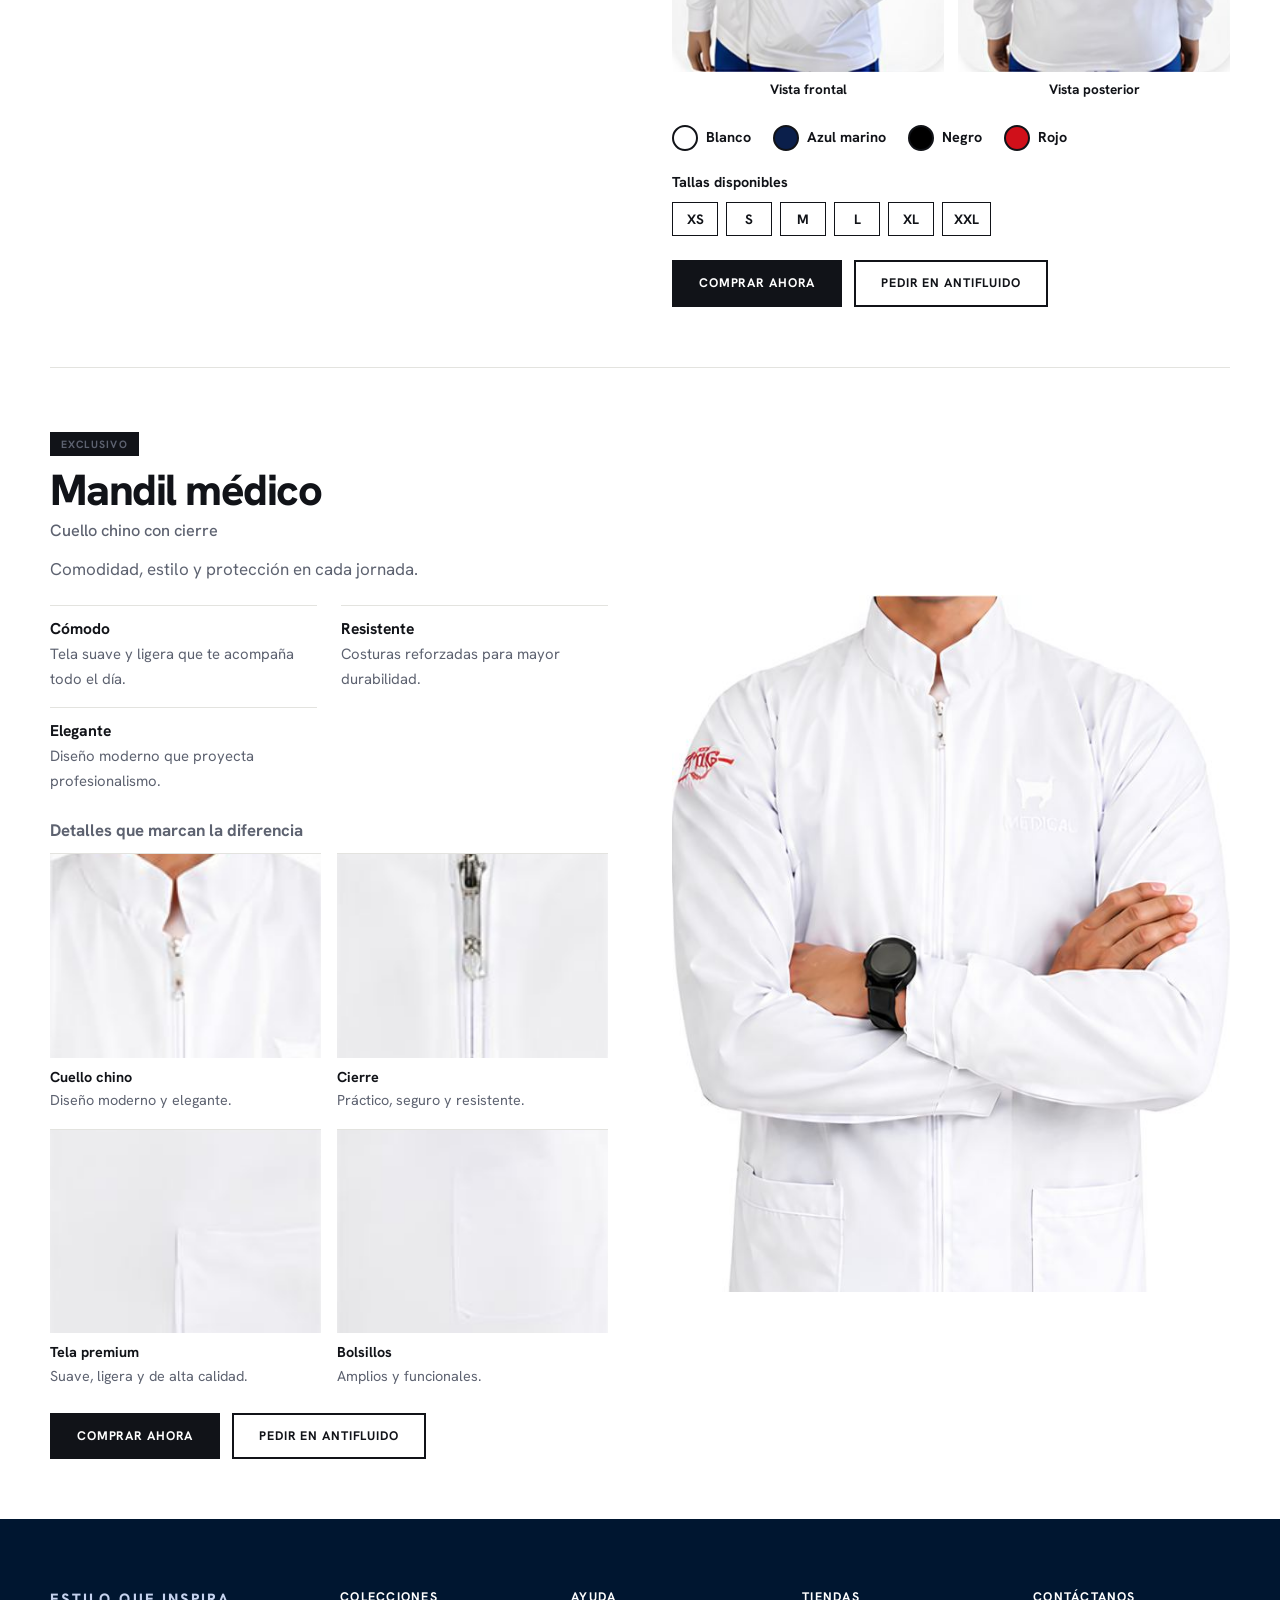
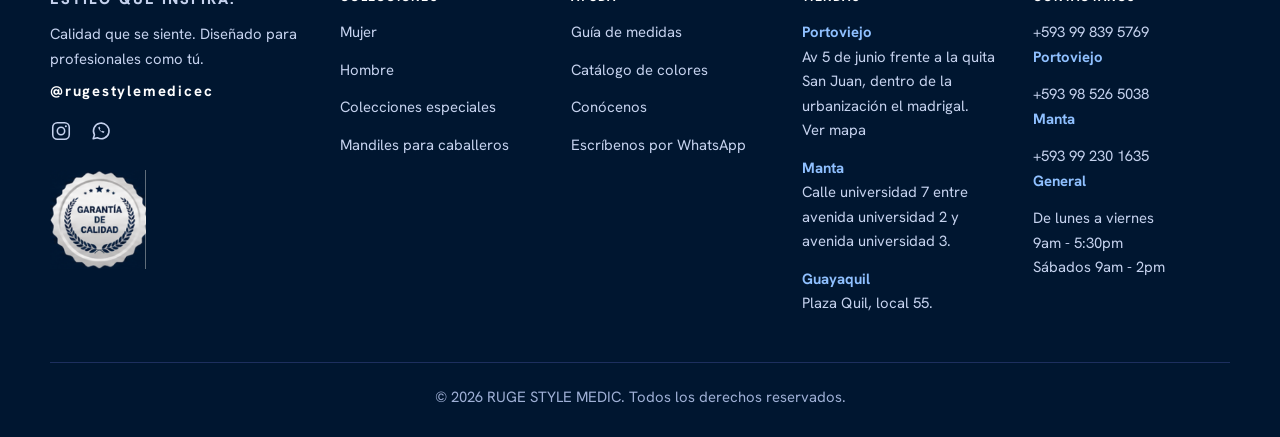
==== commit 7ff6985b: "arreglo de formato de dispositivo movil" ====
--- a/caballeros.html
+++ b/caballeros.html
@@ -290,7 +290,7 @@
                     </ul>
                 </div>
             </div>
-            <p class="copy">© 2025 RUGE STYLE MEDIC. Todos los derechos reservados.</p>
+            <p class="copy">© 2026 RUGE STYLE MEDIC. Todos los derechos reservados.</p>
         </div>
     </footer>
     <a class="wa" href="https://wa.me/593992301635?text=Hola%20RUGE%20Style%20Medic" target="_blank" rel="noopener"
--- a/css/styles.css
+++ b/css/styles.css
@@ -2747,7 +2747,7 @@
     }
 
     .nv-g {
-        grid-template-columns: 1fr
+        grid-template-columns: minmax(0, 1fr)
     }
 
     .nv-big img {
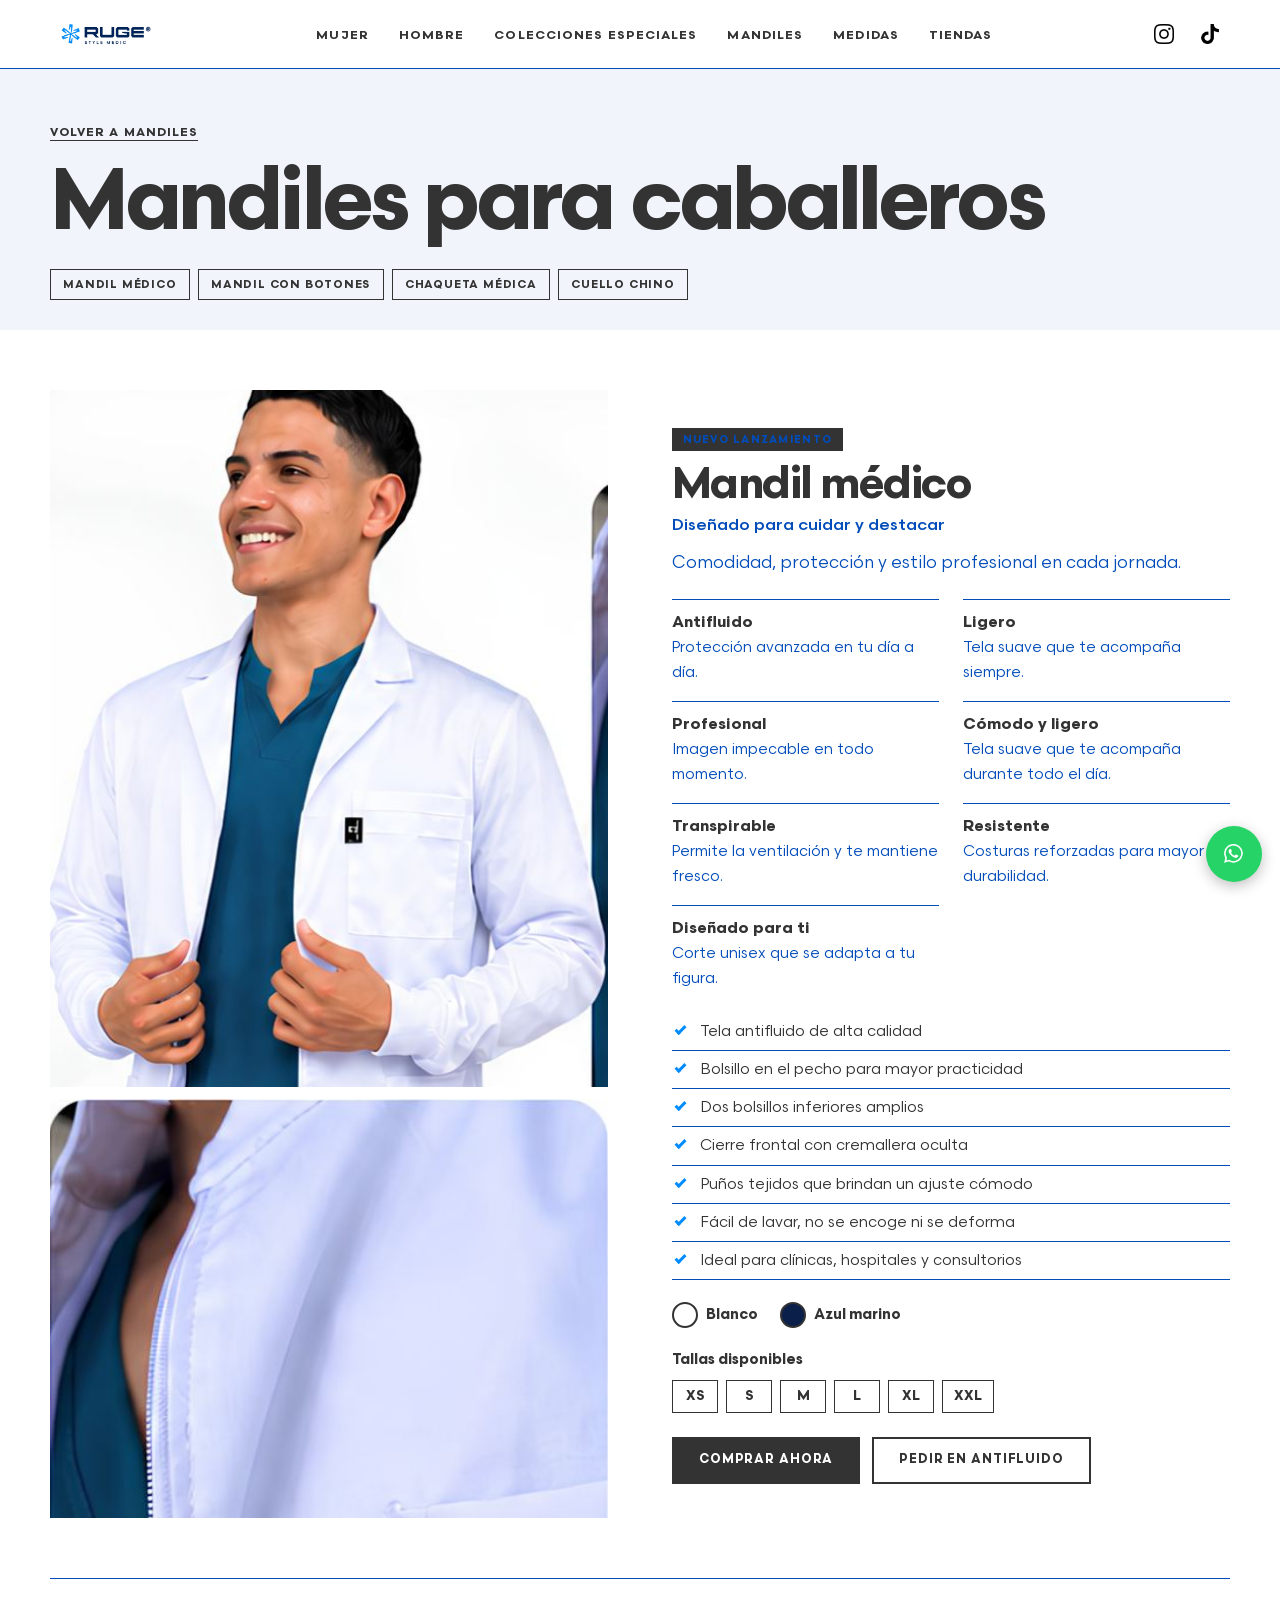
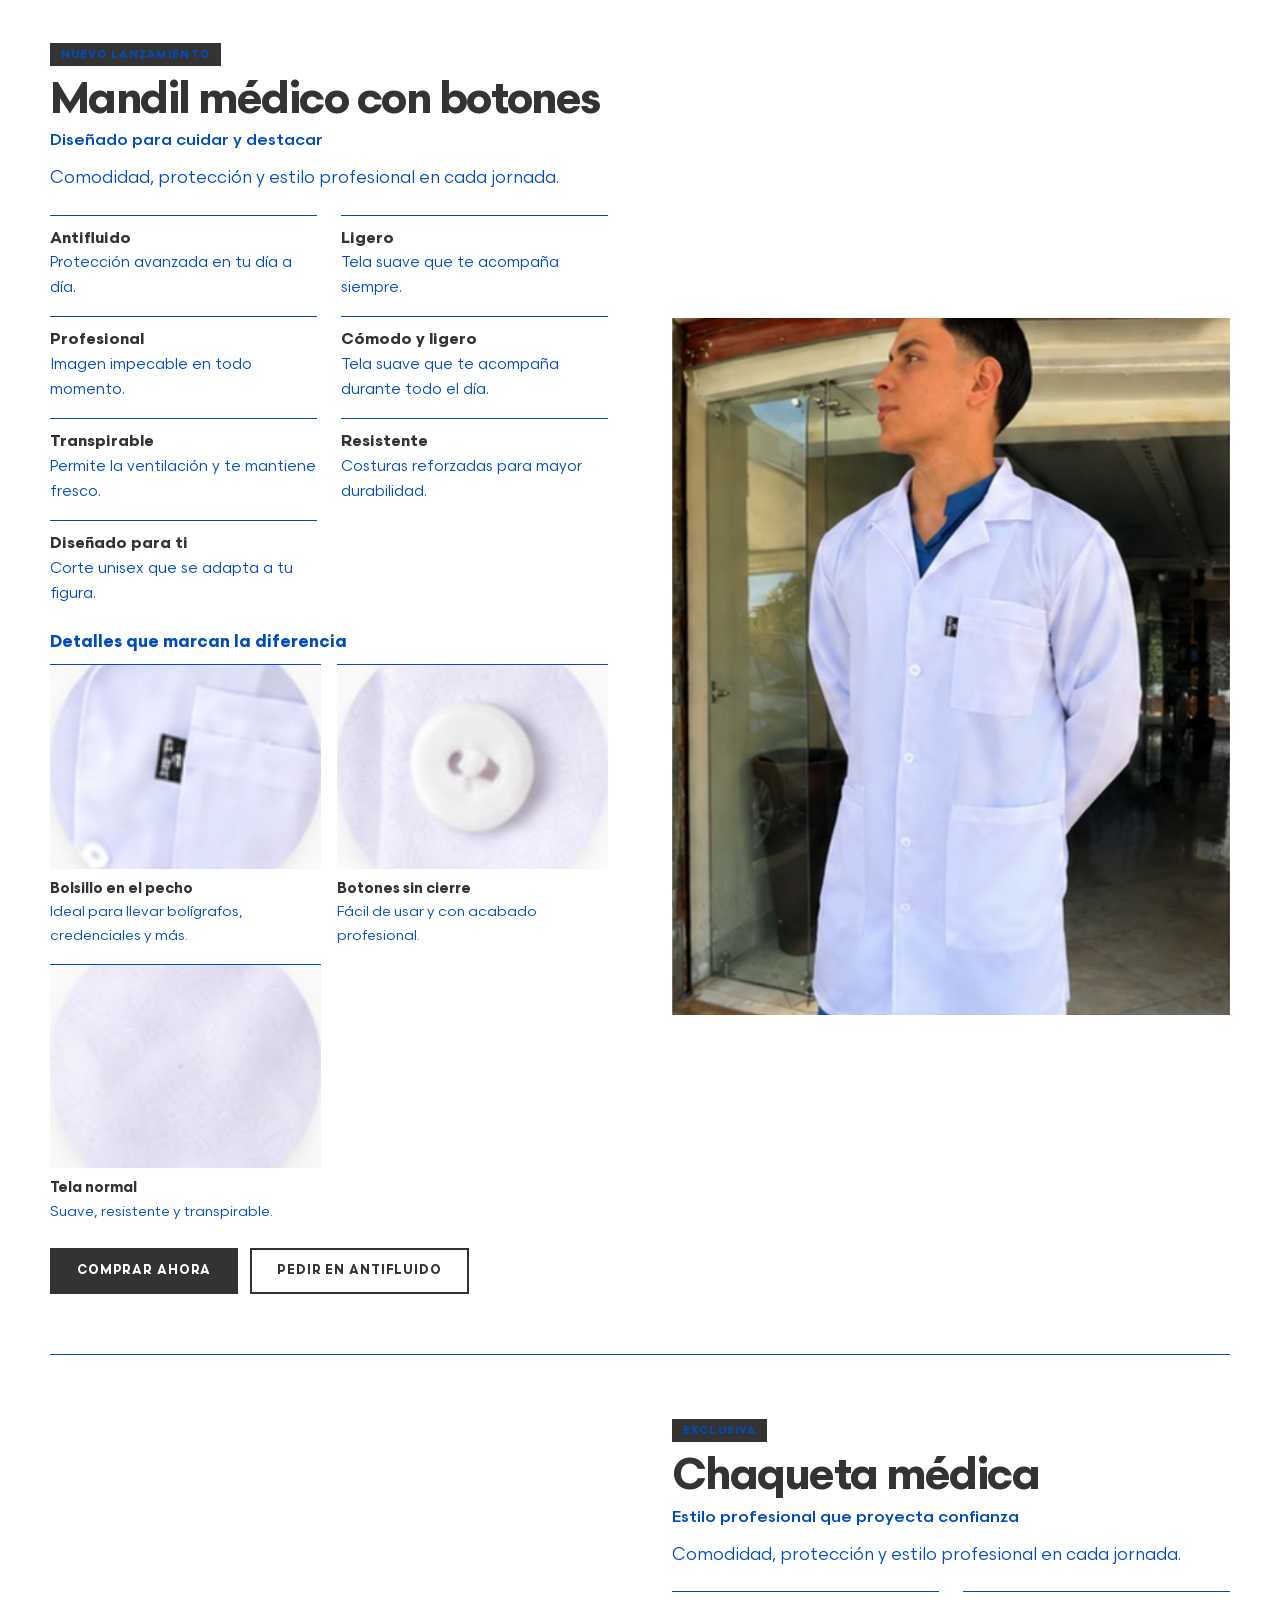
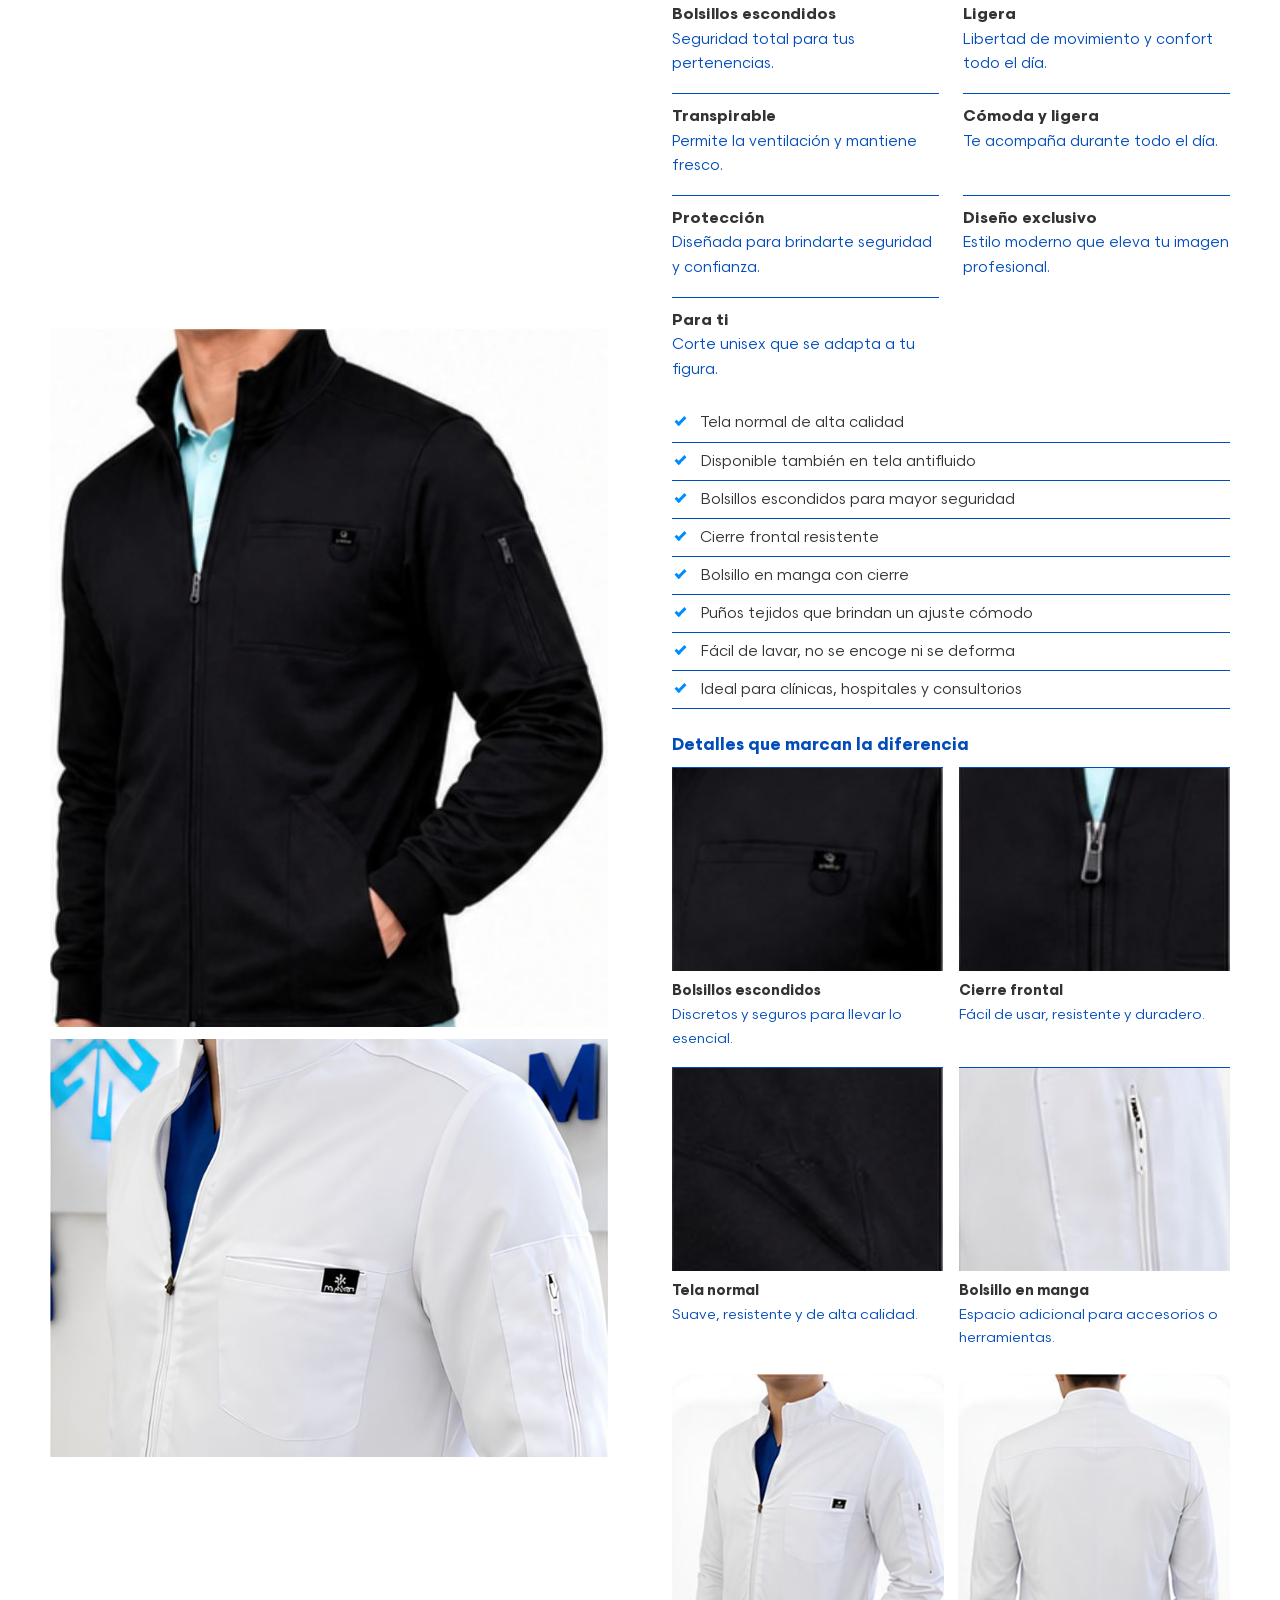
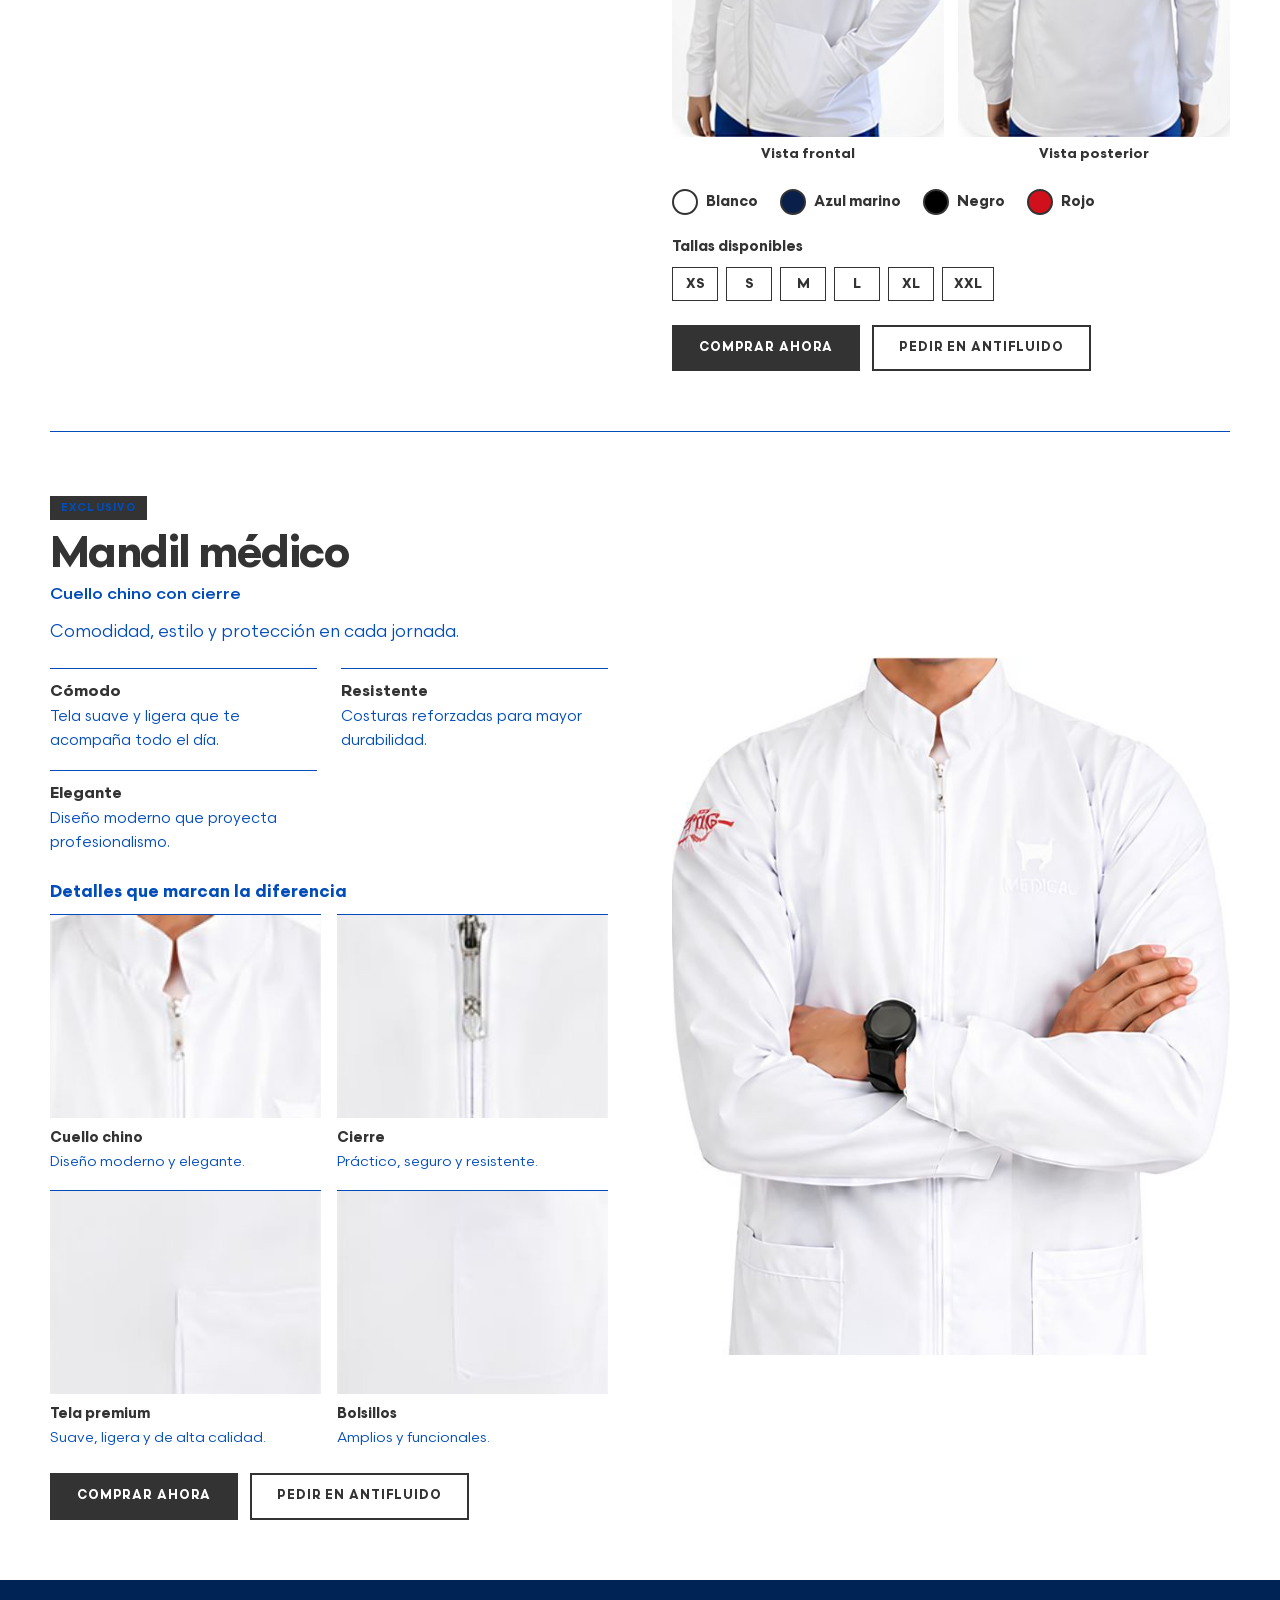
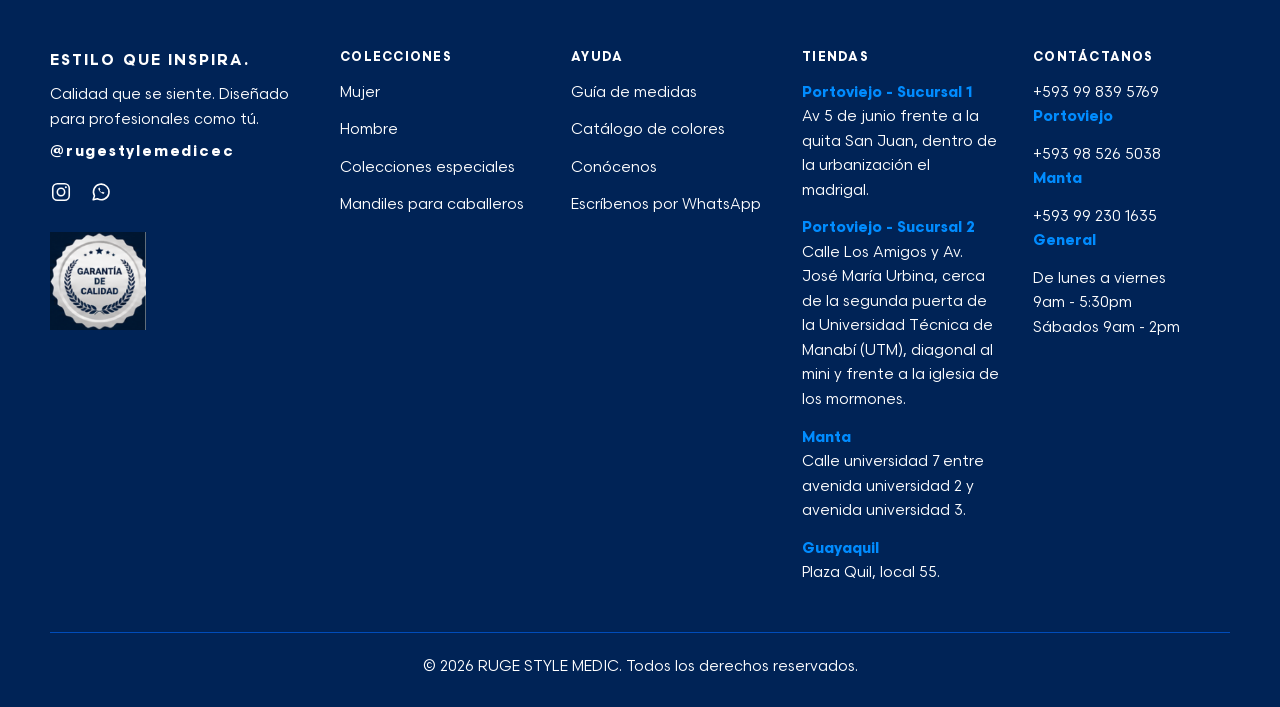
==== commit 784868f1: "cambio de paleta de colores y de tipografia" ====
--- a/caballeros.html
+++ b/caballeros.html
@@ -29,19 +29,13 @@
                 <li><a href="guia.html">Medidas</a></li>
                 <li><a href="index.html#tiendas">Tiendas</a></li>
             </ul>
-            <div class="hd-ic"><a href="https://www.instagram.com/rugestylemedicec/" target="_blank" rel="noopener"
-                    aria-label="Instagram" title="Instagram"><svg viewBox="0 0 24 24" fill="none" stroke="currentColor"
-                        stroke-width="1.7" aria-hidden="true">
-                        <rect x="3" y="3" width="18" height="18" rx="5" />
-                        <circle cx="12" cy="12" r="4" />
-                        <circle cx="17.3" cy="6.7" r="1.1" fill="currentColor" stroke="none" />
-                    </svg></a><a href="https://wa.me/593992301635?text=Hola%20RUGE%20Style%20Medic" target="_blank"
-                    rel="noopener" aria-label="WhatsApp" title="WhatsApp"><svg viewBox="0 0 24 24" fill="none"
-                        stroke="currentColor" stroke-width="1.7" stroke-linejoin="round" aria-hidden="true">
-                        <path d="M3.5 20.5l1.4-4.3A8.5 8.5 0 1 1 8 19.3l-4.5 1.2z" />
-                        <path d="M9 8.3c.4 2.8 2.6 5 5.6 5.9l1.3-1.5-2.1-1-1 .8c-1-.5-1.8-1.3-2.3-2.3l.8-1-1-2.1L9 8.3z"
-                            fill="currentColor" stroke="none" />
-                    </svg></a></div>
+            <div class="hd-ic">
+                <a href="https://www.instagram.com/rugestylemedicec/" target="_blank" rel="noopener"
+                    aria-label="Instagram" title="Instagram"><img src="img/instagram-icon.png" alt="Instagram"
+                        width="20" height="20"></a>
+                <a href="https://www.tiktok.com/@rugestylemedic" target="_blank" rel="noopener" aria-label="TikTok"
+                    title="TikTok"><img src="img/tiktok-icon.png" alt="TikTok" width="20" height="20"></a>
+            </div>
             <button class="burger" aria-expanded="false" aria-controls="menu">Menú</button>
         </div>
     </header>
@@ -272,12 +266,18 @@
                 <div>
                     <h3>Tiendas</h3>
                     <ul>
-                        <li><b>Portoviejo</b><br>Av 5 de junio frente a la quita San Juan, dentro de la urbanización el
-                            madrigal.<br><a href="https://maps.app.goo.gl/MaDAnab39EM5EVG19" target="_blank"
-                                rel="noopener">Ver mapa</a></li>
-                        <li><b>Manta</b><br>Calle universidad 7 entre avenida universidad 2 y avenida universidad 3.
-                        </li>
-                        <li><b>Guayaquil</b><br>Plaza Quil, local 55.</li>
+                        <li><a href="https://maps.app.goo.gl/MaDAnab39EM5EVG19" target="_blank"
+                                rel="noopener"><b>Portoviejo - Sucursal 1</b><br>Av 5 de junio frente a la quita San
+                                Juan, dentro de la urbanización el madrigal.</a></li>
+                        <li><a href="https://maps.app.goo.gl/fJhsJsNrGTpoDMFn6" target="_blank"
+                                rel="noopener"><b>Portoviejo - Sucursal 2</b><br>Calle Los Amigos y Av. José María
+                                Urbina, cerca de la segunda puerta de la Universidad Técnica de Manabí (UTM), diagonal
+                                al mini y frente a la iglesia de los mormones.</a></li>
+                        <li><a href="https://maps.app.goo.gl/Mx79vt6UVNzc3Ma37" target="_blank"
+                                rel="noopener"><b>Manta</b><br>Calle universidad 7 entre avenida universidad 2 y avenida
+                                universidad 3.</a></li>
+                        <li><a href="https://maps.app.goo.gl/CXXykoomKesDBsmm6" target="_blank"
+                                rel="noopener"><b>Guayaquil</b><br>Plaza Quil, local 55.</a></li>
                     </ul>
                 </div>
                 <div>
@@ -294,12 +294,8 @@
         </div>
     </footer>
     <a class="wa" href="https://wa.me/593992301635?text=Hola%20RUGE%20Style%20Medic" target="_blank" rel="noopener"
-        aria-label="Escribir por WhatsApp"><svg viewBox="0 0 24 24" fill="none" stroke="currentColor" stroke-width="1.7"
-            stroke-linejoin="round" aria-hidden="true">
-            <path d="M3.5 20.5l1.4-4.3A8.5 8.5 0 1 1 8 19.3l-4.5 1.2z" />
-            <path d="M9 8.3c.4 2.8 2.6 5 5.6 5.9l1.3-1.5-2.1-1-1 .8c-1-.5-1.8-1.3-2.3-2.3l.8-1-1-2.1L9 8.3z"
-                fill="currentColor" stroke="none" />
-        </svg></a>
+        aria-label="Escribir por WhatsApp"><img src="img/whatsapp-blanco-icon.png" alt="WhatsApp" width="20"
+            height="20"></a>
     <script src="js/app.js" defer></script>
 </body>
 
--- a/css/styles.css
+++ b/css/styles.css
@@ -1,43 +1,43 @@
+@font-face {
+    font-family: 'Scandia';
+    src: url('../assets/fonts/Scandia-Regular.woff2') format('woff2');
+    font-weight: 400;
+    font-style: normal;
+    font-display: swap
+}
+
+@font-face {
+    font-family: 'Scandia';
+    src: url('../assets/fonts/Scandia-Medium.woff2') format('woff2');
+    font-weight: 500 600;
+    font-style: normal;
+    font-display: swap
+}
+
+@font-face {
+    font-family: 'Scandia';
+    src: url('../assets/fonts/Scandia-Bold.woff2') format('woff2');
+    font-weight: 700 900;
+    font-style: normal;
+    font-display: swap
+}
+
 :root {
-    --ink: #0b1f4b;
-    --blue: #0a58ca;
+    --ink: #333333;
+    --blue: #008cff;
     --ice: #f1f5fb;
-    --paper: #fbfcfe;
-    --amber: #f2a900;
-    --line: #d5deec;
-    --muted: #4a5878;
-    --navy: #071a40;
+    --paper: #ffffff;
+    --amber: #008cff;
+    --line: #004cba;
+    --muted: #004cba;
+    --navy: #002356;
     --on-navy: #fff;
     --img-blend: multiply;
-    --d: 'Bricolage Grotesque', 'Arial Narrow', Arial, sans-serif;
-    --b: 'Manrope', system-ui, Arial, sans-serif;
+    --d: 'Scandia', 'Helvetica Neue', Arial, sans-serif;
+    --b: 'Scandia', 'Helvetica Neue', Arial, sans-serif;
     box-sizing: border-box;
     padding-top: env(safe-area-inset-top, 0px);
     padding-bottom: env(safe-area-inset-bottom, 0px)
-}
-
-@media(prefers-color-scheme:dark) {
-    :root:not([data-theme=light]) {
-        --ink: #e8eefc;
-        --blue: #6aa6ff;
-        --ice: #0f1d3d;
-        --paper: #0a1530;
-        --line: #243660;
-        --muted: #aab6d3;
-        --navy: #050f26;
-        --img-blend: normal
-    }
-}
-
-:root[data-theme=dark] {
-    --ink: #e8eefc;
-    --blue: #6aa6ff;
-    --ice: #0f1d3d;
-    --paper: #0a1530;
-    --line: #243660;
-    --muted: #aab6d3;
-    --navy: #050f26;
-    --img-blend: normal
 }
 
 html {
@@ -139,7 +139,7 @@
     left: 10px;
     top: 10px;
     background: #fff;
-    color: #000;
+    color: #333333;
     padding: 8px;
     z-index: 99
 }
@@ -232,11 +232,11 @@
 
 /* styles */
 .styles {
-    --ink: #0b1f4b;
-    --blue: #0a58ca;
+    --ink: #333333;
+    --blue: #008cff;
     --img-blend: multiply;
     color: var(--ink);
-    background: #f4f7fb;
+    background: #f1f5fb;
     padding: 90px 0 0
 }
 
@@ -309,7 +309,7 @@
 }
 
 .about p {
-    color: #c5d2ee;
+    color: #ffffff;
     margin-bottom: 14px;
     font-size: 1.15rem
 }
@@ -317,14 +317,14 @@
 .about .btn {
     background: var(--amber);
     border-color: var(--amber);
-    color: #071a40;
+    color: #002356;
     margin-top: 18px
 }
 
 .about .btn:hover {
     background: #fff;
     border-color: #fff;
-    color: #071a40
+    color: #002356
 }
 
 .about img {
@@ -589,7 +589,7 @@
 
 .col .btn {
     background: var(--amber);
-    color: #071a40;
+    color: #002356;
     border-color: var(--amber);
     align-self: flex-start
 }
@@ -669,7 +669,7 @@
 
 footer p,
 footer li {
-    color: #c5d2ee;
+    color: #ffffff;
     font-size: .97rem
 }
 
@@ -691,7 +691,7 @@
 }
 
 footer b {
-    color: #8fc0ff
+    color: #008cff
 }
 
 .fl img {
@@ -712,12 +712,12 @@
 }
 
 .copy {
-    border-top: 1px solid #1d2f5e;
+    border-top: 1px solid #004cba;
     margin-top: 46px;
     padding-top: 22px;
     text-align: center;
     font-size: .9rem;
-    color: #9fb0d6
+    color: #ffffff
 }
 
 .wa {
@@ -725,7 +725,7 @@
     right: max(18px, env(safe-area-inset-right, 0px));
     bottom: max(18px, env(safe-area-inset-bottom, 0px));
     z-index: 30;
-    background: #1fa855;
+    background: #25d366;
     color: #fff;
     font-weight: 700;
     text-decoration: none;
@@ -956,7 +956,7 @@
 .mv-g h2 {
     font-size: clamp(1.9rem, 3.4vw, 2.6rem);
     margin-bottom: 16px;
-    color: #2f7bff
+    color: #008cff
 }
 
 .mv-g p {
@@ -964,12 +964,12 @@
 }
 
 .mv-m {
-    background: #071a40;
+    background: #002356;
     color: #fff
 }
 
 .mv-m p {
-    color: #d4def5
+    color: #ffffff
 }
 
 .mv-v {
@@ -1168,15 +1168,15 @@
 }
 
 .hero {
-    --ink: #0b1f4b;
+    --ink: #002356;
     position: relative;
     overflow: hidden;
     isolation: isolate;
     aspect-ratio: 1905/943;
     min-height: 560px;
     max-height: 960px;
-    background: linear-gradient(90deg, #ebe5e7, #eee7e8);
-    color: #0b1f4b
+    background: linear-gradient(90deg, #f1f5fb, #f1f5fb);
+    color: #002356
 }
 
 .hero-img {
@@ -1219,18 +1219,18 @@
 }
 
 .hero .d {
-    color: #0b1f4b;
+    color: #002356;
     margin-bottom: .35em
 }
 
 .hero .b {
-    color: #2f6fcf
+    color: #008cff
 }
 
 .hero p {
     max-width: 22em;
     margin: clamp(18px, 2.2vw, 32px) 0 clamp(24px, 3vw, 42px);
-    color: #1b2a4d;
+    color: #333333;
     font-size: clamp(1rem, 1.5vw, 1.3rem)
 }
 
@@ -1239,16 +1239,16 @@
     align-items: center;
     gap: 14px;
     border-radius: 999px;
-    background: #0b2a63;
-    border-color: #0b2a63;
+    background: #004cba;
+    border-color: #004cba;
     color: #fff;
     padding: 1.1em 1.9em;
     text-transform: uppercase
 }
 
 .btn.pill:hover {
-    background: #0a58ca;
-    border-color: #0a58ca
+    background: #008cff;
+    border-color: #008cff
 }
 
 .btn.pill svg {
@@ -1336,7 +1336,7 @@
     font: 700 .85rem var(--b);
     letter-spacing: .14em;
     text-transform: uppercase;
-    color: #a8741a;
+    color: #004cba;
     margin-bottom: 6px
 }
 
@@ -1433,8 +1433,8 @@
 
 .bd {
     display: inline-block;
-    background: #d9f0c8;
-    color: #2a5a12;
+    background: #f1f5fb;
+    color: #004cba;
     font: 700 .8rem var(--b);
     padding: .3em .8em;
     border-radius: 3px;
@@ -1680,13 +1680,13 @@
 }
 
 .tb thead th {
-    background: #f2a900;
-    color: #0b1f4b;
+    background: #008cff;
+    color: #002356;
     font-weight: 800
 }
 
 .tb tbody th {
-    background: #0b1f4b;
+    background: #002356;
     color: #fff;
     text-align: left
 }
@@ -1737,15 +1737,15 @@
 
 /* ===== Tema tienda: limpio, mucho aire, fotografía protagonista ===== */
 :root {
-    --ink: #111318;
-    --blue: #0a58ca;
-    --ice: #f4f4f1;
+    --ink: #333333;
+    --blue: #008cff;
+    --ice: #f1f5fb;
     --paper: #fff;
-    --line: #e3e3df;
-    --muted: #5d6270;
-    --navy: #0d0f14;
-    --d: 'Hanken Grotesk', 'Helvetica Neue', Arial, sans-serif;
-    --b: 'Hanken Grotesk', 'Helvetica Neue', Arial, sans-serif
+    --line: #004cba;
+    --muted: #004cba;
+    --navy: #002356;
+    --d: 'Scandia', 'Helvetica Neue', Arial, sans-serif;
+    --b: 'Scandia', 'Helvetica Neue', Arial, sans-serif
 }
 
 h1,
@@ -1820,36 +1820,36 @@
 }
 
 .hero .d {
-    color: #0b1f4b
+    color: #002356
 }
 
 .hero .b {
-    color: #2f6fcf
+    color: #008cff
 }
 
 .hero p {
     font-size: clamp(1rem, 1.3vw, 1.2rem);
-    color: #2c3550
+    color: #333333
 }
 
 .hero .btn {
-    background: #0b1f4b;
-    border-color: #0b1f4b;
+    background: #002356;
+    border-color: #002356;
     color: #fff
 }
 
 .hero .btn:hover {
-    background: #2f6fcf;
-    border-color: #2f6fcf
+    background: #008cff;
+    border-color: #008cff
 }
 
 .hero .btn.ghost {
     background: transparent;
-    color: #0b1f4b
+    color: #002356
 }
 
 .hero .btn.ghost:hover {
-    background: #0b1f4b;
+    background: #002356;
     color: #fff
 }
 
@@ -1899,8 +1899,8 @@
 
 /* categorías como baldosas */
 .styles {
-    --ink: #111318;
-    --blue: #0a58ca;
+    --ink: #333333;
+    --blue: #008cff;
     background: #fff;
     padding: 76px 0 84px
 }
@@ -1917,7 +1917,7 @@
 }
 
 .cat a {
-    background: #f4f4f1;
+    background: #f1f5fb;
     padding: 0;
     overflow: hidden
 }
@@ -1947,7 +1947,7 @@
     bottom: 20px;
     margin: 0;
     border: 0;
-    background: #111318;
+    background: #333333;
     color: #fff;
     padding: .8em 1.3em;
     font-size: .7rem;
@@ -1956,18 +1956,18 @@
 }
 
 .cat a:hover span {
-    background: #0a58ca
+    background: #008cff
 }
 
 .about .btn {
     background: #fff;
     border-color: #fff;
-    color: #111318
+    color: #333333
 }
 
 .about .btn:hover {
-    background: #0a58ca;
-    border-color: #0a58ca;
+    background: #008cff;
+    border-color: #008cff;
     color: #fff
 }
 
@@ -1989,7 +1989,7 @@
 .col .btn {
     background: #fff;
     border-color: #fff;
-    color: #111318
+    color: #333333
 }
 
 .col .btn:hover {
@@ -2171,7 +2171,7 @@
 
 /* ajustes: baldosas del mismo tono que las fotos, logo sin recuadro */
 .cat a {
-    background: #f3f7fa
+    background: #f1f5fb
 }
 
 .cat img {
@@ -2182,16 +2182,8 @@
     mix-blend-mode: multiply
 }
 
-@media(prefers-color-scheme:dark) {
-    :root:not([data-theme=light]) .nav img {
-        mix-blend-mode: normal;
-        background: #fff;
-        padding: 4px 8px
-    }
-}
-
 footer {
-    background: #001630
+    background: #002356
 }
 
 .cat img {
@@ -2273,13 +2265,18 @@
     height: 22px
 }
 
+.hd-ic img {
+    width: 20px;
+    height: 20px
+}
+
 .hs {
     display: grid;
     grid-template-columns: 1.15fr 1fr;
     min-height: min(82vh, 720px);
-    background: linear-gradient(90deg, #ebe5e7, #eee7e8);
-    --ink: #0b1f4b;
-    color: #0b1f4b
+    background: linear-gradient(90deg, #f1f5fb, #f1f5fb);
+    --ink: #002356;
+    color: #002356
 }
 
 .hs-i {
@@ -2314,7 +2311,7 @@
 
 .hs h1 span {
     display: block;
-    color: #2f6fcf;
+    color: #008cff;
     margin-top: .35em
 }
 
@@ -2322,7 +2319,7 @@
     max-width: 30em;
     margin: 22px auto 30px;
     font-size: 1.1rem;
-    color: #2c3550
+    color: #333333
 }
 
 .hs-b {
@@ -2333,15 +2330,15 @@
 }
 
 .hs .btn {
-    background: #0b1f4b;
-    border-color: #0b1f4b;
+    background: #002356;
+    border-color: #002356;
     color: #fff;
     padding: 1.4em 2.4em
 }
 
 .hs .btn:hover {
-    background: #2f6fcf;
-    border-color: #2f6fcf
+    background: #008cff;
+    border-color: #008cff
 }
 
 .cr {
@@ -2497,7 +2494,7 @@
 .fb {
     display: grid;
     grid-template-columns: 1fr 1fr;
-    background: #0b1f4b;
+    background: #002356;
     color: #fff
 }
 
@@ -2528,7 +2525,7 @@
 
 .fb-t p {
     max-width: 30em;
-    color: #dbe4f7;
+    color: #ffffff;
     font-size: 1.08rem
 }
 
@@ -2545,12 +2542,12 @@
 .fb .btn {
     background: #fff;
     border-color: #fff;
-    color: #111318
+    color: #333333
 }
 
 .fb .btn:hover {
-    background: #2f6fcf;
-    border-color: #2f6fcf;
+    background: #008cff;
+    border-color: #008cff;
     color: #fff
 }
 
@@ -2590,7 +2587,7 @@
     left: 16px;
     bottom: 16px;
     background: #fff;
-    color: #111318;
+    color: #333333;
     padding: .85em 1.3em;
     font: 700 .74rem var(--b);
     letter-spacing: .09em;
@@ -2625,7 +2622,7 @@
 }
 
 .ft {
-    background: #001630;
+    background: #002356;
     color: #fff;
     padding: 72px 0 28px
 }
@@ -2643,7 +2640,7 @@
 }
 
 .ft-sub {
-    color: #c5d2ee;
+    color: #ffffff;
     margin: 14px 0 8px;
     max-width: 22em
 }
@@ -2662,7 +2659,7 @@
 }
 
 .ft-soc a {
-    color: #c5d2ee;
+    color: #ffffff;
     border: 0
 }
 
@@ -2693,7 +2690,7 @@
 }
 
 .ft b {
-    color: #8fc0ff
+    color: #008cff
 }
 
 .wa {
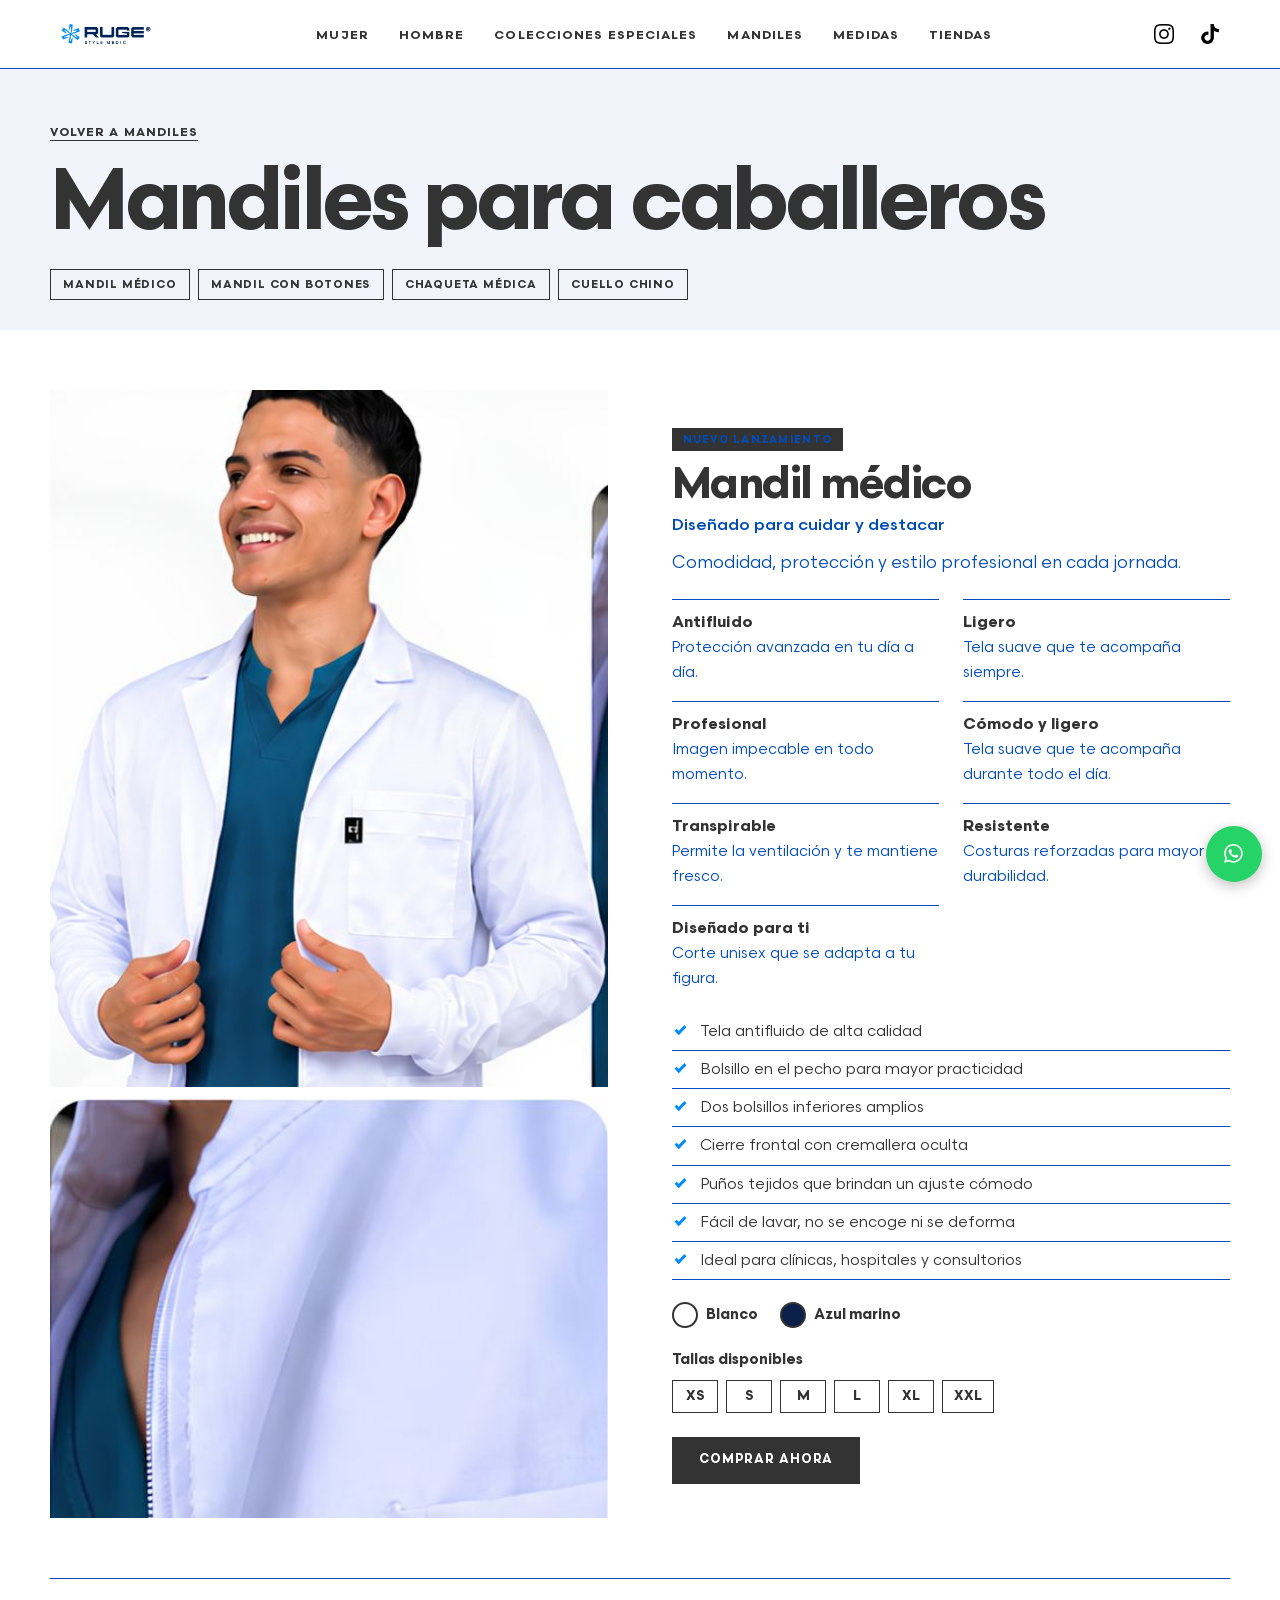
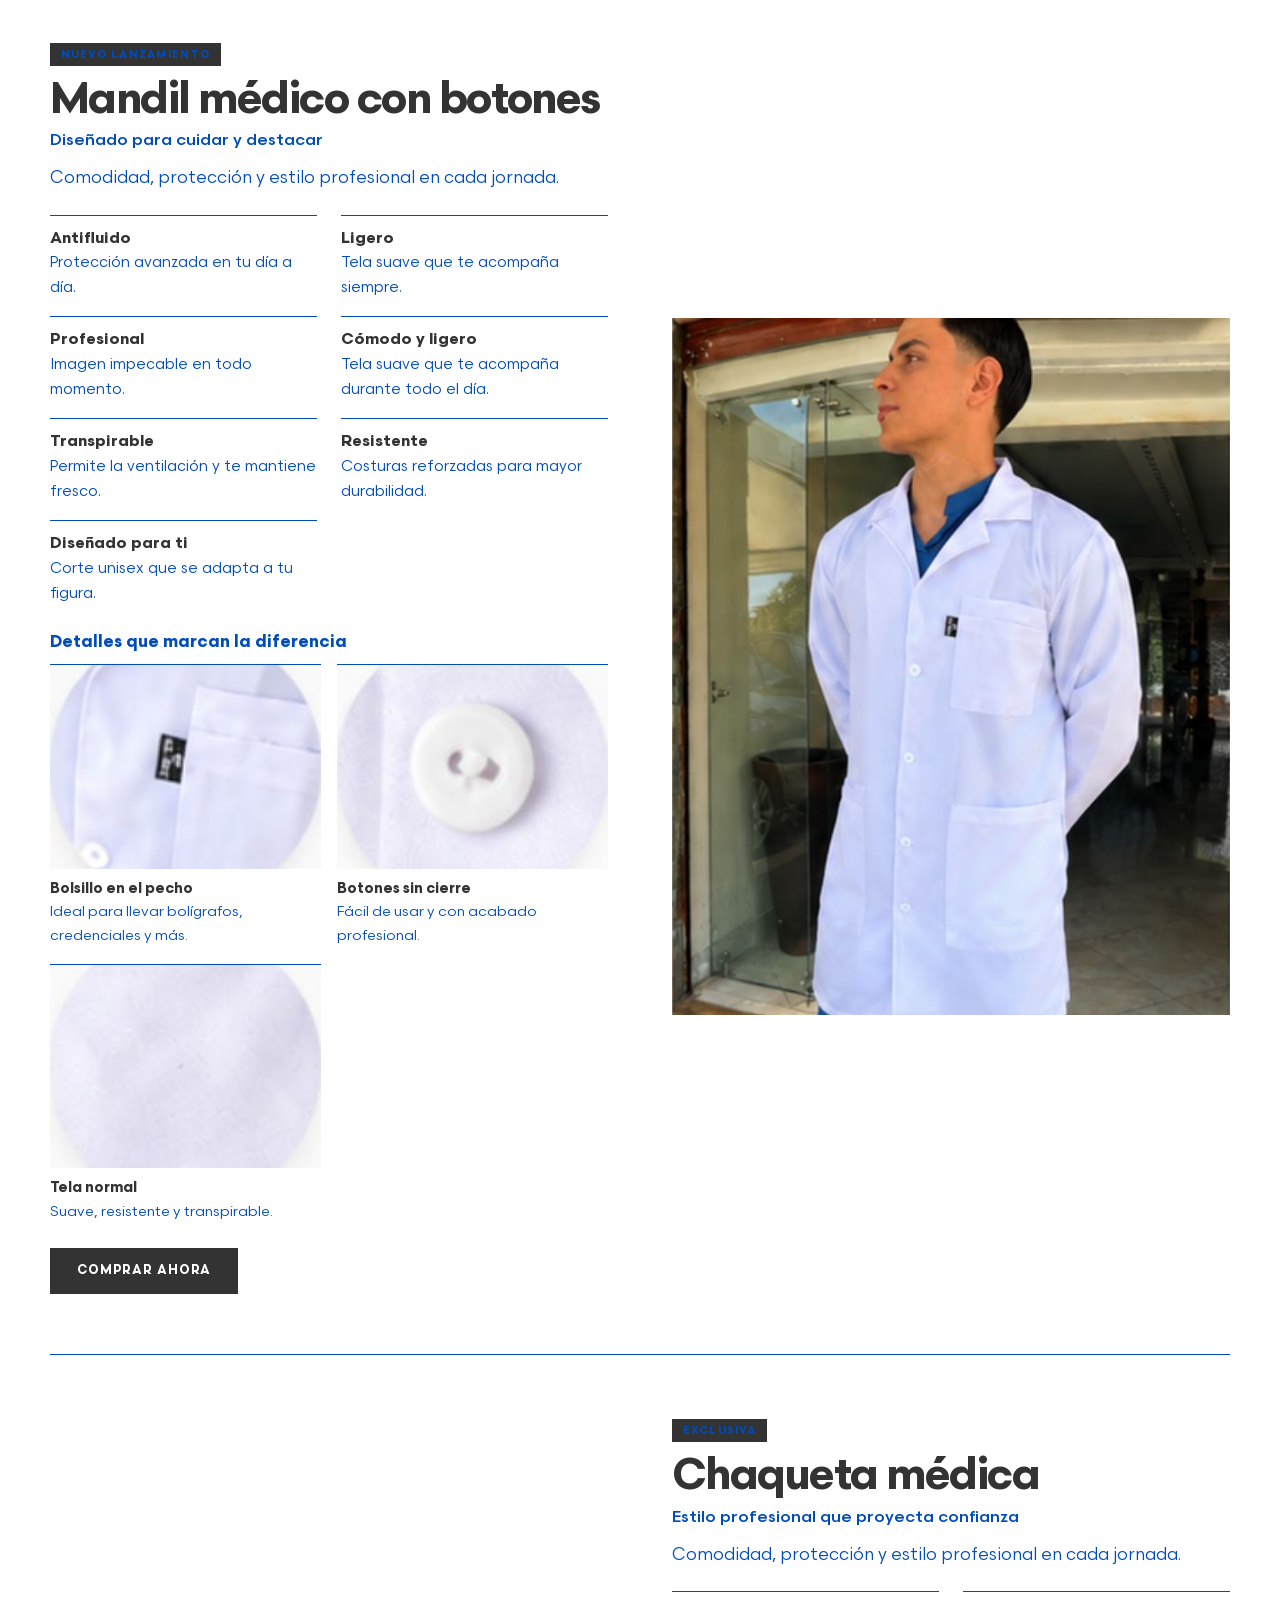
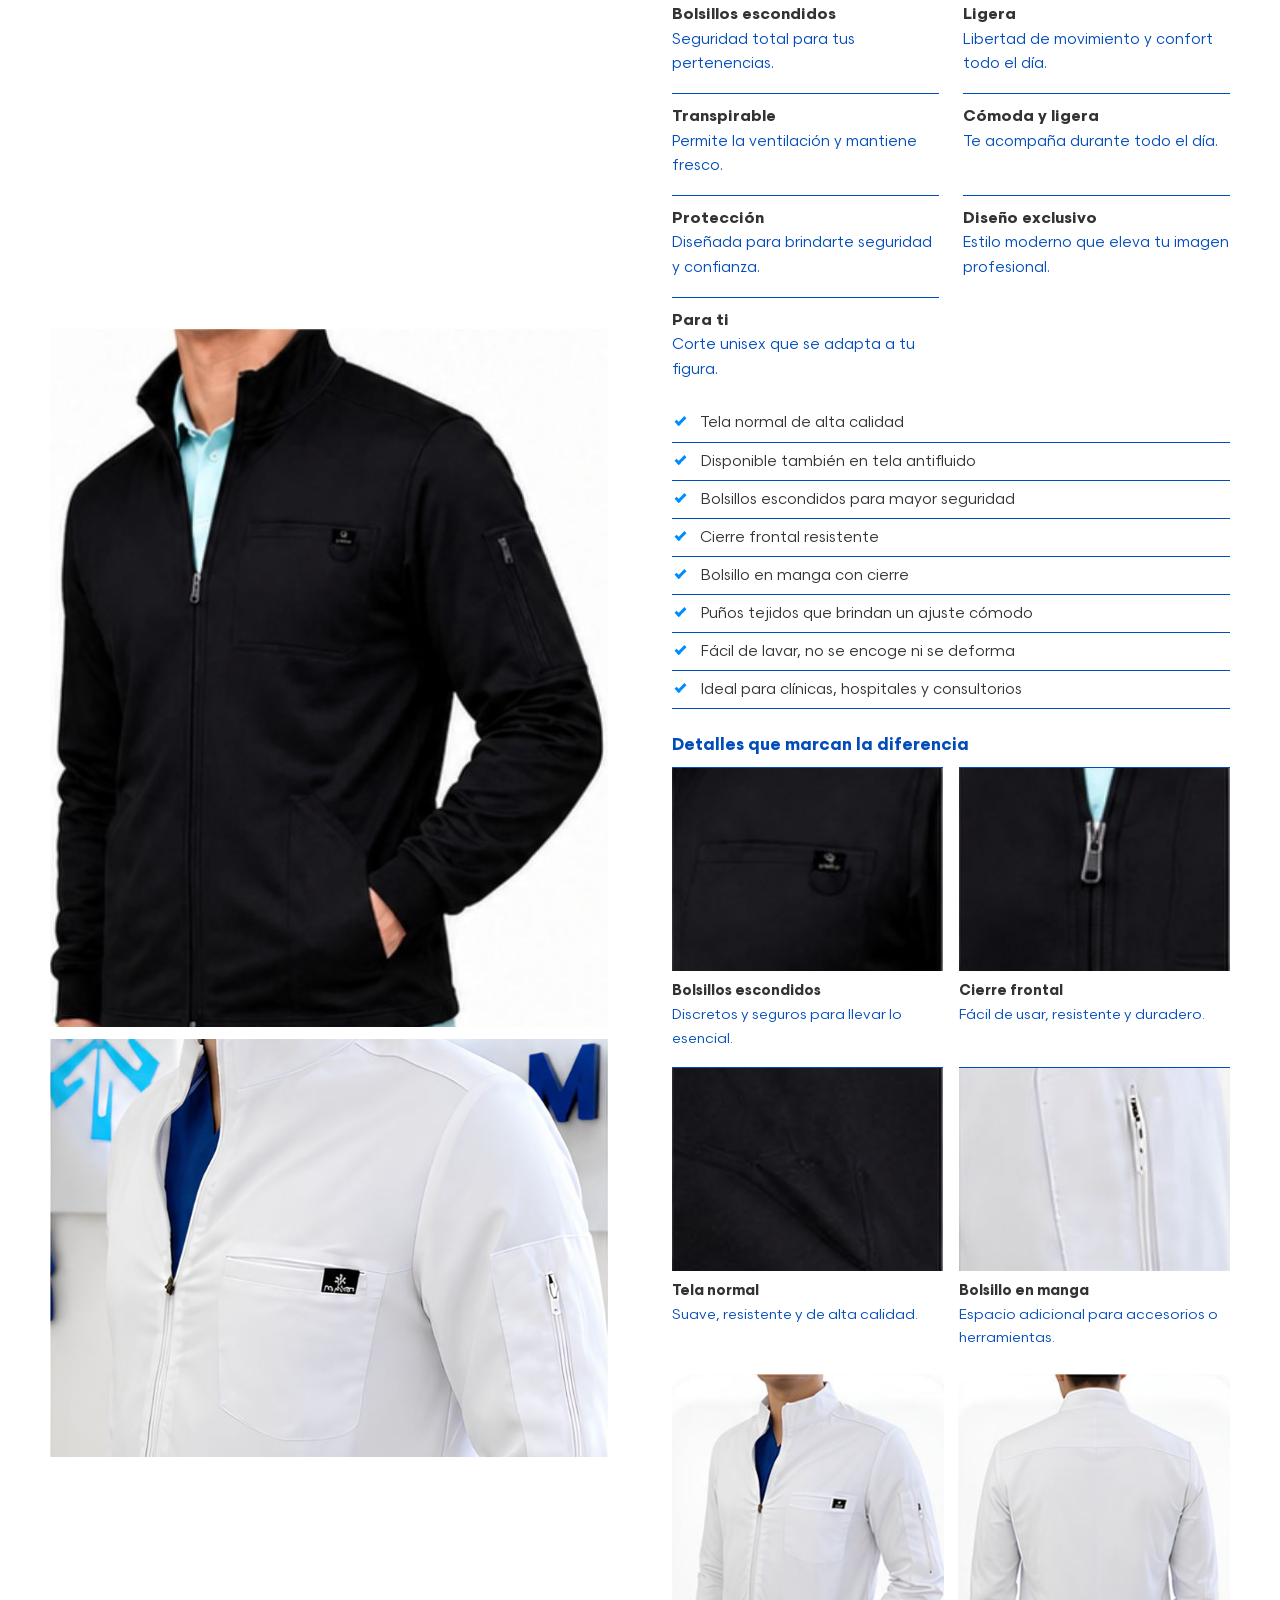
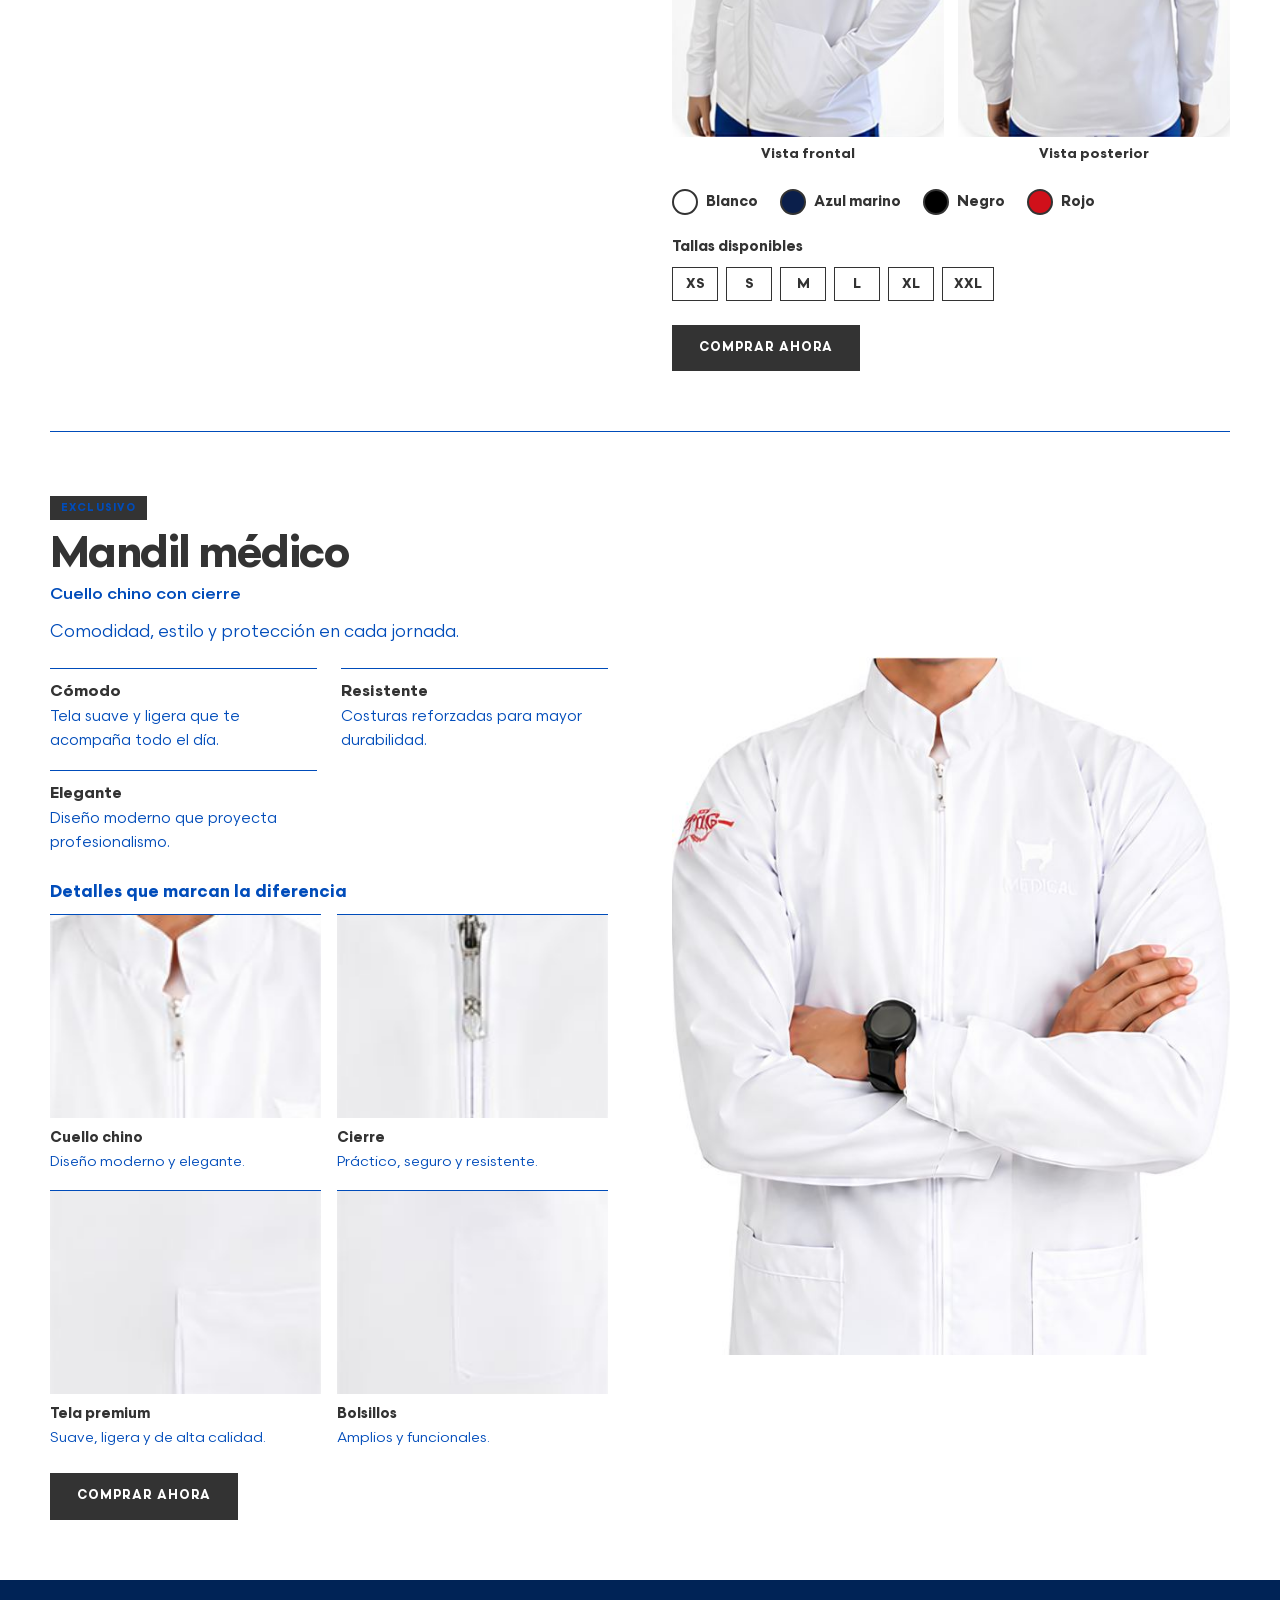
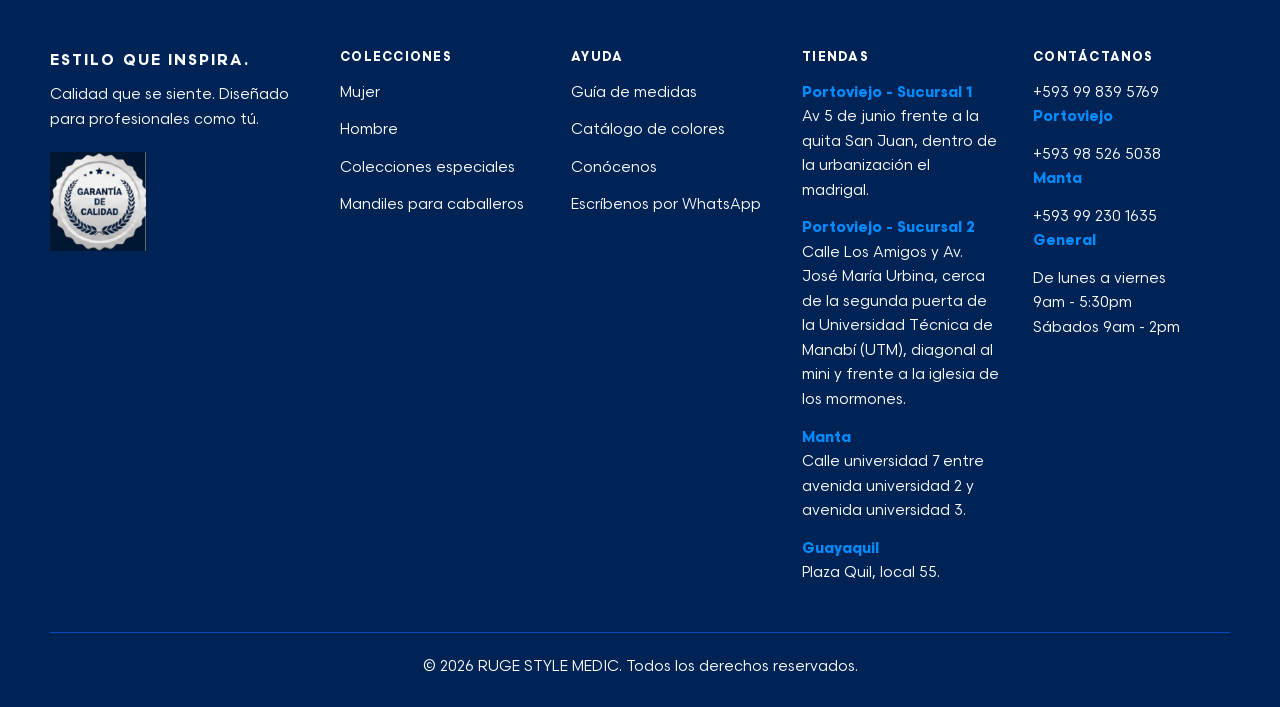
==== commit a71ac9ec: "arreglo de footer" ====
--- a/caballeros.html
+++ b/caballeros.html
@@ -85,9 +85,7 @@
                         </div>
                         <div class="row"><a class="btn"
                                 href="https://wa.me/593992301635?text=Hola%2C%20me%20interesa%20Mandil%20m%C3%A9dico%20para%20caballero"
-                                target="_blank" rel="noopener">Comprar ahora</a><a class="btn ghost"
-                                href="https://wa.me/593992301635?text=Hola%2C%20me%20interesa%20Mandil%20m%C3%A9dico%20%28tela%20antifluido%29%20para%20caballero"
-                                target="_blank" rel="noopener">Pedir en antifluido</a></div>
+                                target="_blank" rel="noopener">Comprar ahora</a></div>
                     </div>
                 </article>
                 <article class="pr" id="c-2">
@@ -118,9 +116,7 @@
                         </ul>
                         <div class="row"><a class="btn"
                                 href="https://wa.me/593992301635?text=Hola%2C%20me%20interesa%20Mandil%20m%C3%A9dico%20con%20botones%20para%20caballero"
-                                target="_blank" rel="noopener">Comprar ahora</a><a class="btn ghost"
-                                href="https://wa.me/593992301635?text=Hola%2C%20me%20interesa%20Mandil%20m%C3%A9dico%20con%20botones%20%28tela%20antifluido%29%20para%20caballero"
-                                target="_blank" rel="noopener">Pedir en antifluido</a></div>
+                                target="_blank" rel="noopener">Comprar ahora</a></div>
                     </div>
                 </article>
                 <article class="pr" id="c-3">
@@ -181,9 +177,7 @@
                         </div>
                         <div class="row"><a class="btn"
                                 href="https://wa.me/593992301635?text=Hola%2C%20me%20interesa%20Chaqueta%20m%C3%A9dica%20para%20caballero"
-                                target="_blank" rel="noopener">Comprar ahora</a><a class="btn ghost"
-                                href="https://wa.me/593992301635?text=Hola%2C%20me%20interesa%20Chaqueta%20m%C3%A9dica%20%28tela%20antifluido%29%20para%20caballero"
-                                target="_blank" rel="noopener">Pedir en antifluido</a></div>
+                                target="_blank" rel="noopener">Comprar ahora</a></div>
                     </div>
                 </article>
                 <article class="pr" id="c-4">
@@ -212,9 +206,7 @@
                         </ul>
                         <div class="row"><a class="btn"
                                 href="https://wa.me/593992301635?text=Hola%2C%20me%20interesa%20Mandil%20m%C3%A9dico%20cuello%20chino%20para%20caballero"
-                                target="_blank" rel="noopener">Comprar ahora</a><a class="btn ghost"
-                                href="https://wa.me/593992301635?text=Hola%2C%20me%20interesa%20Mandil%20m%C3%A9dico%20cuello%20chino%20%28tela%20antifluido%29%20para%20caballero"
-                                target="_blank" rel="noopener">Pedir en antifluido</a></div>
+                                target="_blank" rel="noopener">Comprar ahora</a></div>
                     </div>
                 </article>
             </div>
@@ -226,21 +218,6 @@
                 <div>
                     <p class="ft-big">Estilo que inspira.</p>
                     <p class="ft-sub">Calidad que se siente. Diseñado para profesionales como tú.</p>
-                    <p class="ft-tag">@rugestylemedicec</p>
-                    <div class="ft-soc"><a href="https://www.instagram.com/rugestylemedicec/" target="_blank"
-                            rel="noopener" aria-label="Instagram"><svg viewBox="0 0 24 24" fill="none"
-                                stroke="currentColor" stroke-width="1.7" aria-hidden="true">
-                                <rect x="3" y="3" width="18" height="18" rx="5" />
-                                <circle cx="12" cy="12" r="4" />
-                                <circle cx="17.3" cy="6.7" r="1.1" fill="currentColor" stroke="none" />
-                            </svg></a><a href="https://wa.me/593992301635" target="_blank" rel="noopener"
-                            aria-label="WhatsApp"><svg viewBox="0 0 24 24" fill="none" stroke="currentColor"
-                                stroke-width="1.7" stroke-linejoin="round" aria-hidden="true">
-                                <path d="M3.5 20.5l1.4-4.3A8.5 8.5 0 1 1 8 19.3l-4.5 1.2z" />
-                                <path
-                                    d="M9 8.3c.4 2.8 2.6 5 5.6 5.9l1.3-1.5-2.1-1-1 .8c-1-.5-1.8-1.3-2.3-2.3l.8-1-1-2.1L9 8.3z"
-                                    fill="currentColor" stroke="none" />
-                            </svg></a></div>
                     <img class="seal" src="img/sello-garantia.png" alt="Sello de garantía de calidad" loading="lazy">
                 </div>
                 <div>
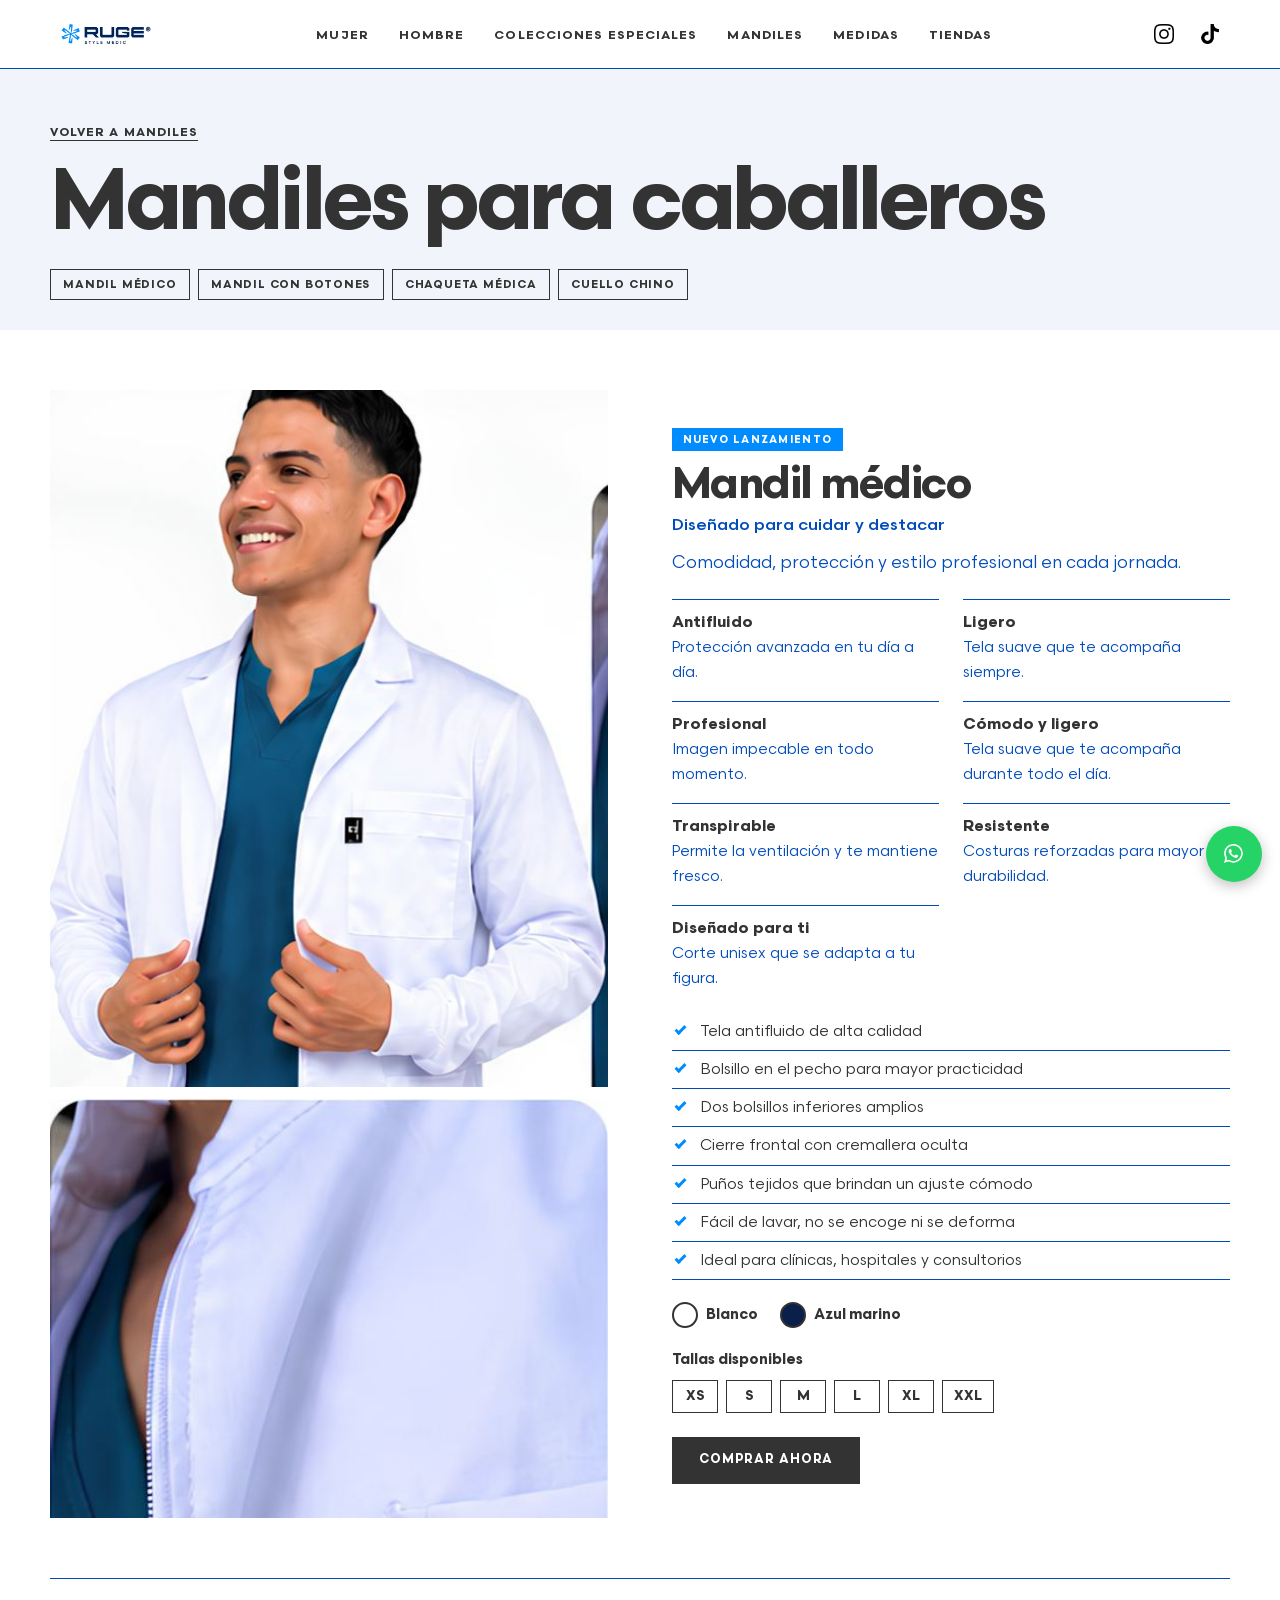
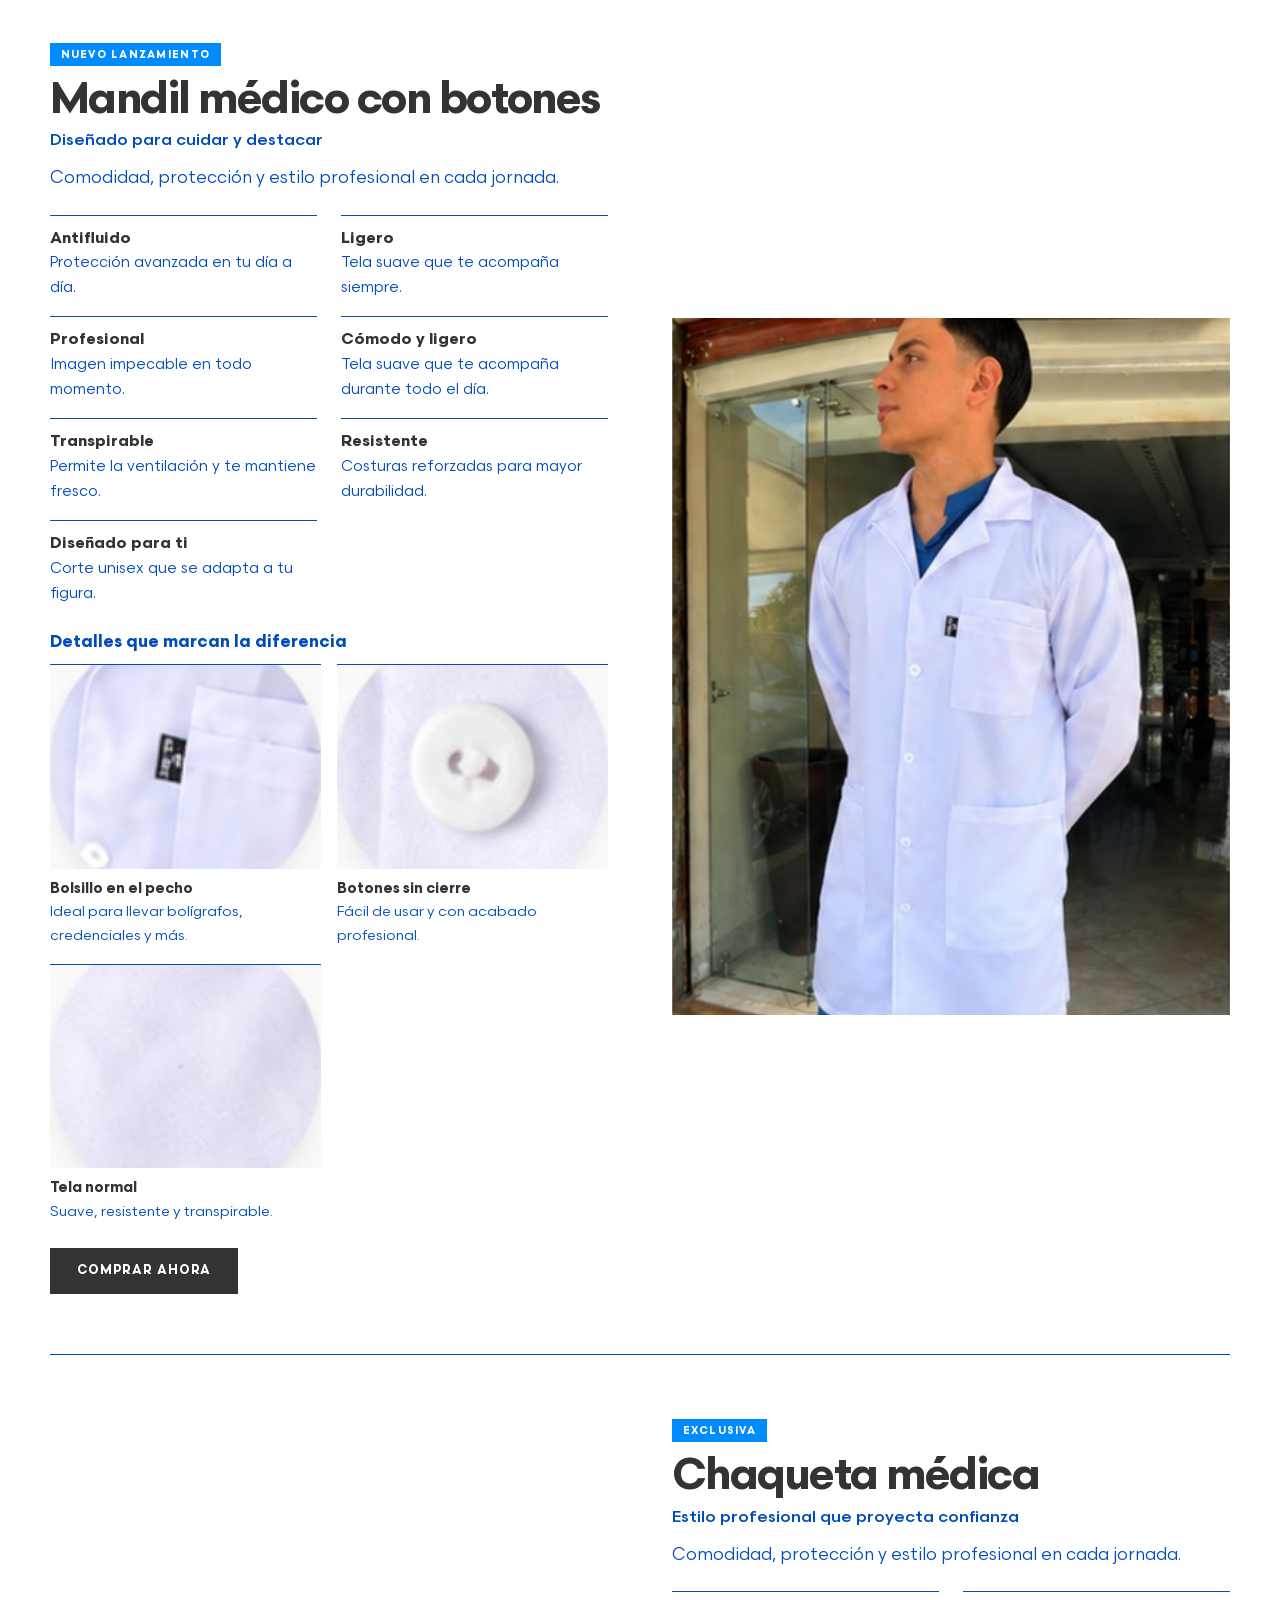
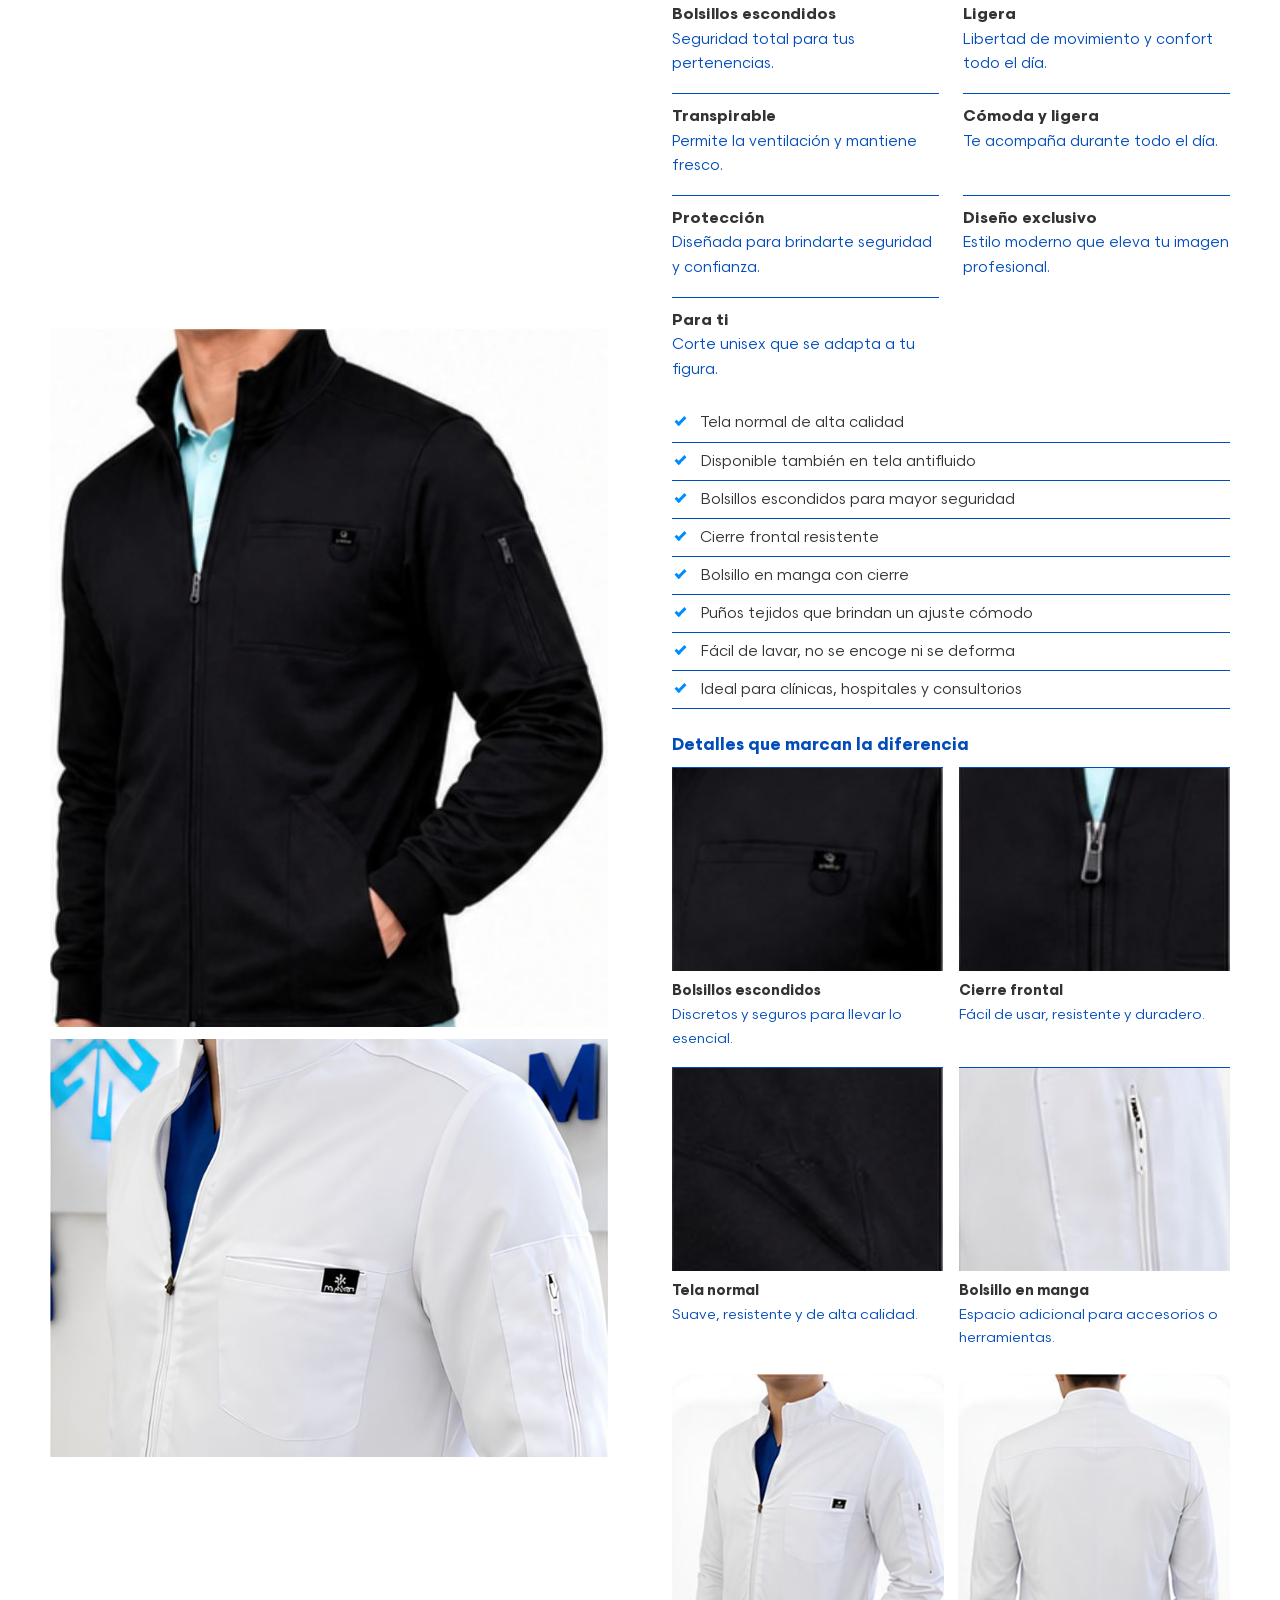
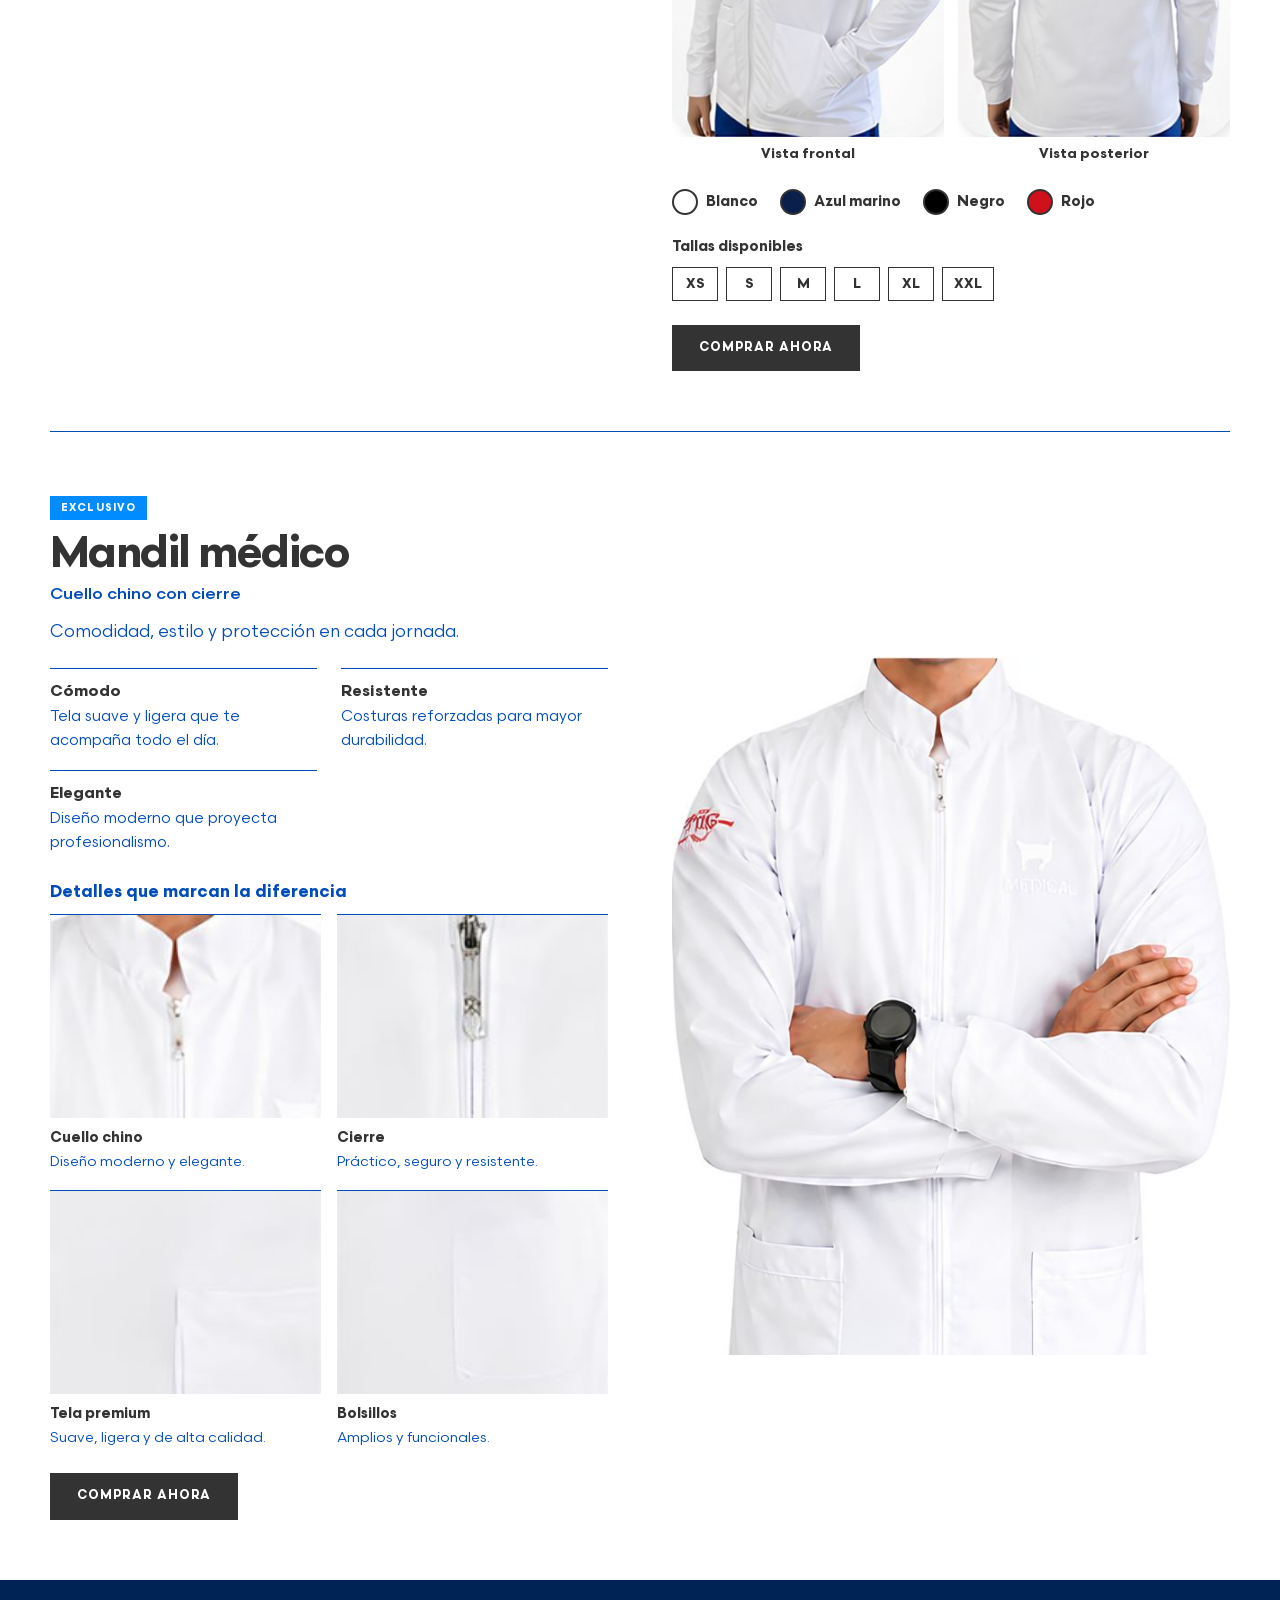
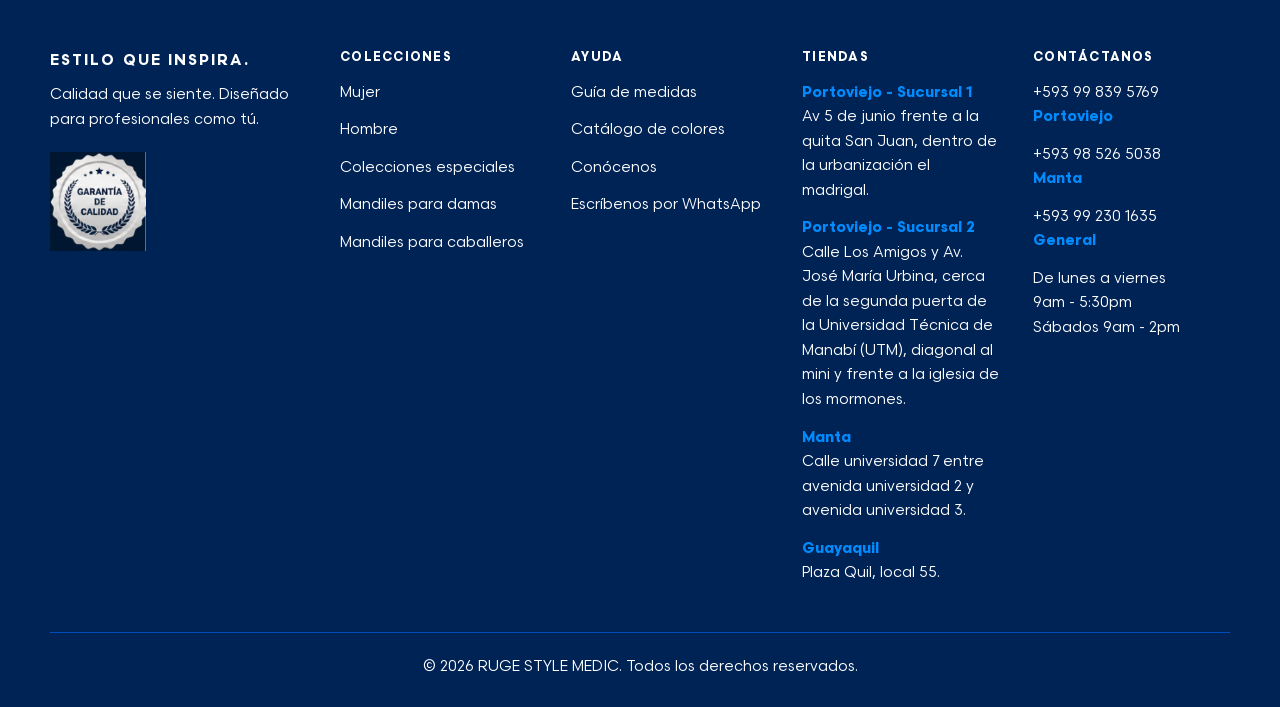
==== commit 4a1eacb6: "página scrubs mujer actualizado, creación página mandiles mujer" ====
--- a/caballeros.html
+++ b/caballeros.html
@@ -226,6 +226,7 @@
                         <li><a href="mujer.html">Mujer</a></li>
                         <li><a href="hombre.html">Hombre</a></li>
                         <li><a href="especiales.html">Colecciones especiales</a></li>
+                        <li><a href="damas.html">Mandiles para damas</a></li>
                         <li><a href="caballeros.html">Mandiles para caballeros</a></li>
                     </ul>
                 </div>
--- a/css/styles.css
+++ b/css/styles.css
@@ -1398,35 +1398,198 @@
     margin-top: 4px
 }
 
-.bs {
-    display: grid;
-    grid-template-columns: .8fr 2fr;
+.mj-colors {
+    display: flex;
+    flex-wrap: wrap;
+    gap: 10px;
+    margin-top: 18px
+}
+
+.mj-colors button {
+    display: inline-flex;
+    align-items: center;
+    gap: 9px;
+    border: 1px solid var(--line);
+    padding: 8px 12px;
+    background: transparent;
+    color: var(--ink);
+    font: 600 .9rem var(--b);
+    cursor: pointer
+}
+
+.mj-colors button[aria-pressed=true] {
+    border-color: var(--ink);
+    box-shadow: 0 0 0 1px var(--ink)
+}
+
+.mj-colors button span {
+    width: 20px;
+    height: 20px;
+    border-radius: 50%;
+    background: var(--swatch-color);
+    box-shadow: 0 0 0 1px var(--line)
+}
+
+.product-gallery {
+    display: grid;
+    grid-template-columns: minmax(0, 1.2fr) minmax(220px, .8fr);
     gap: 44px;
     align-items: start
 }
 
-.mt {
-    display: grid;
-    grid-template-columns: 1fr 1.15fr 1fr;
-    gap: 32px;
-    align-items: start
-}
-
-.mt-i {
+.product-photo > img,
+.product-photo > video {
+    display: block;
     width: 100%;
-    height: auto;
+    max-height: 780px;
+    object-fit: contain;
     background: var(--ice)
 }
 
-.pf.one {
-    grid-template-columns: 1fr;
-    margin: 0
+.product-photo > video[hidden] {
+    display: none
+}
+
+.product-options {
+    display: grid;
+    justify-items: start;
+    gap: 16px;
+    padding: 24px;
+    background: var(--ice)
+}
+
+.product-options .kk {
+    margin: 0;
+    font: 700 .85rem var(--b);
+    letter-spacing: .14em;
+    text-transform: uppercase;
+    color: var(--muted)
+}
+
+.product-options [data-color-title] {
+    margin: 0;
+    font: 700 1.4rem var(--d)
+}
+
+.size-selector {
+    display: grid;
+    gap: 8px;
+    width: 100%;
+    max-width: 260px;
+    color: var(--ink);
+    font: 600 .9rem var(--b)
+}
+
+.size-selector select {
+    width: 100%;
+    min-height: 42px;
+    border: 1px solid var(--line);
+    padding: 9px 12px;
+    background: #fff;
+    color: var(--ink);
+    font: 500 .95rem var(--b)
+}
+
+.size-selector select:focus-visible {
+    outline: 2px solid var(--ink);
+    outline-offset: 2px
+}
+
+.product-palette {
+    display: inline-flex;
+    align-items: center;
+    gap: 10px;
+    font-weight: 700
+}
+
+.product-swatch {
+    width: 22px;
+    height: 22px;
+    border-radius: 50%;
+    background: var(--swatch-color, #243d77);
+    box-shadow: 0 0 0 1px var(--line)
+}
+
+.product-dots {
+    display: flex;
+    gap: 9px;
+    align-items: center;
+    justify-content: center;
+    margin-top: 14px
+}
+
+.product-dots[hidden] {
+    display: none
+}
+
+.product-dot {
+    display: block;
+    width: 9px;
+    height: 9px;
+    padding: 0;
+    border: 0;
+    border-radius: 50%;
+    background: var(--line);
+    cursor: pointer
+}
+
+.product-dot.is-active {
+    background: var(--ink);
+    transform: scale(1.25)
+}
+
+.product-dot:focus-visible {
+    outline: 2px solid var(--ink);
+    outline-offset: 4px
+}
+
+.maternal-details {
+    display: grid;
+    grid-template-columns: repeat(4, 1fr);
+    gap: 16px;
+    margin: 28px 0 0;
+    padding: 0;
+    list-style: none
+}
+
+.maternal-details li {
+    display: grid;
+    grid-template-columns: 76px 1fr;
+    gap: 14px;
+    align-items: center;
+    padding-top: 12px;
+    border-top: 1px solid var(--line);
+    color: var(--muted);
+    font-size: .88rem
+}
+
+.maternal-details img {
+    width: 76px;
+    height: 76px;
+    object-fit: cover;
+    background: var(--ice)
+}
+
+.maternal-details b {
+    display: block;
+    margin-bottom: 4px;
+    color: var(--ink);
+    font-size: .95rem
 }
 
 @media(max-width:960px) {
 
-    .bs,
-    .mt {
+    .product-gallery {
+        grid-template-columns: 1fr
+    }
+
+    .maternal-details {
+        grid-template-columns: repeat(2, 1fr)
+    }
+}
+
+@media(max-width:560px) {
+    .maternal-details {
         grid-template-columns: 1fr
     }
 }
@@ -2044,8 +2207,8 @@
     font: 500 1.02rem var(--b)
 }
 
-.bd {
-    background: var(--ink);
+.pr-t > .bd {
+    background: var(--blue);
     color: var(--paper);
     border-radius: 0;
     font-size: .66rem;
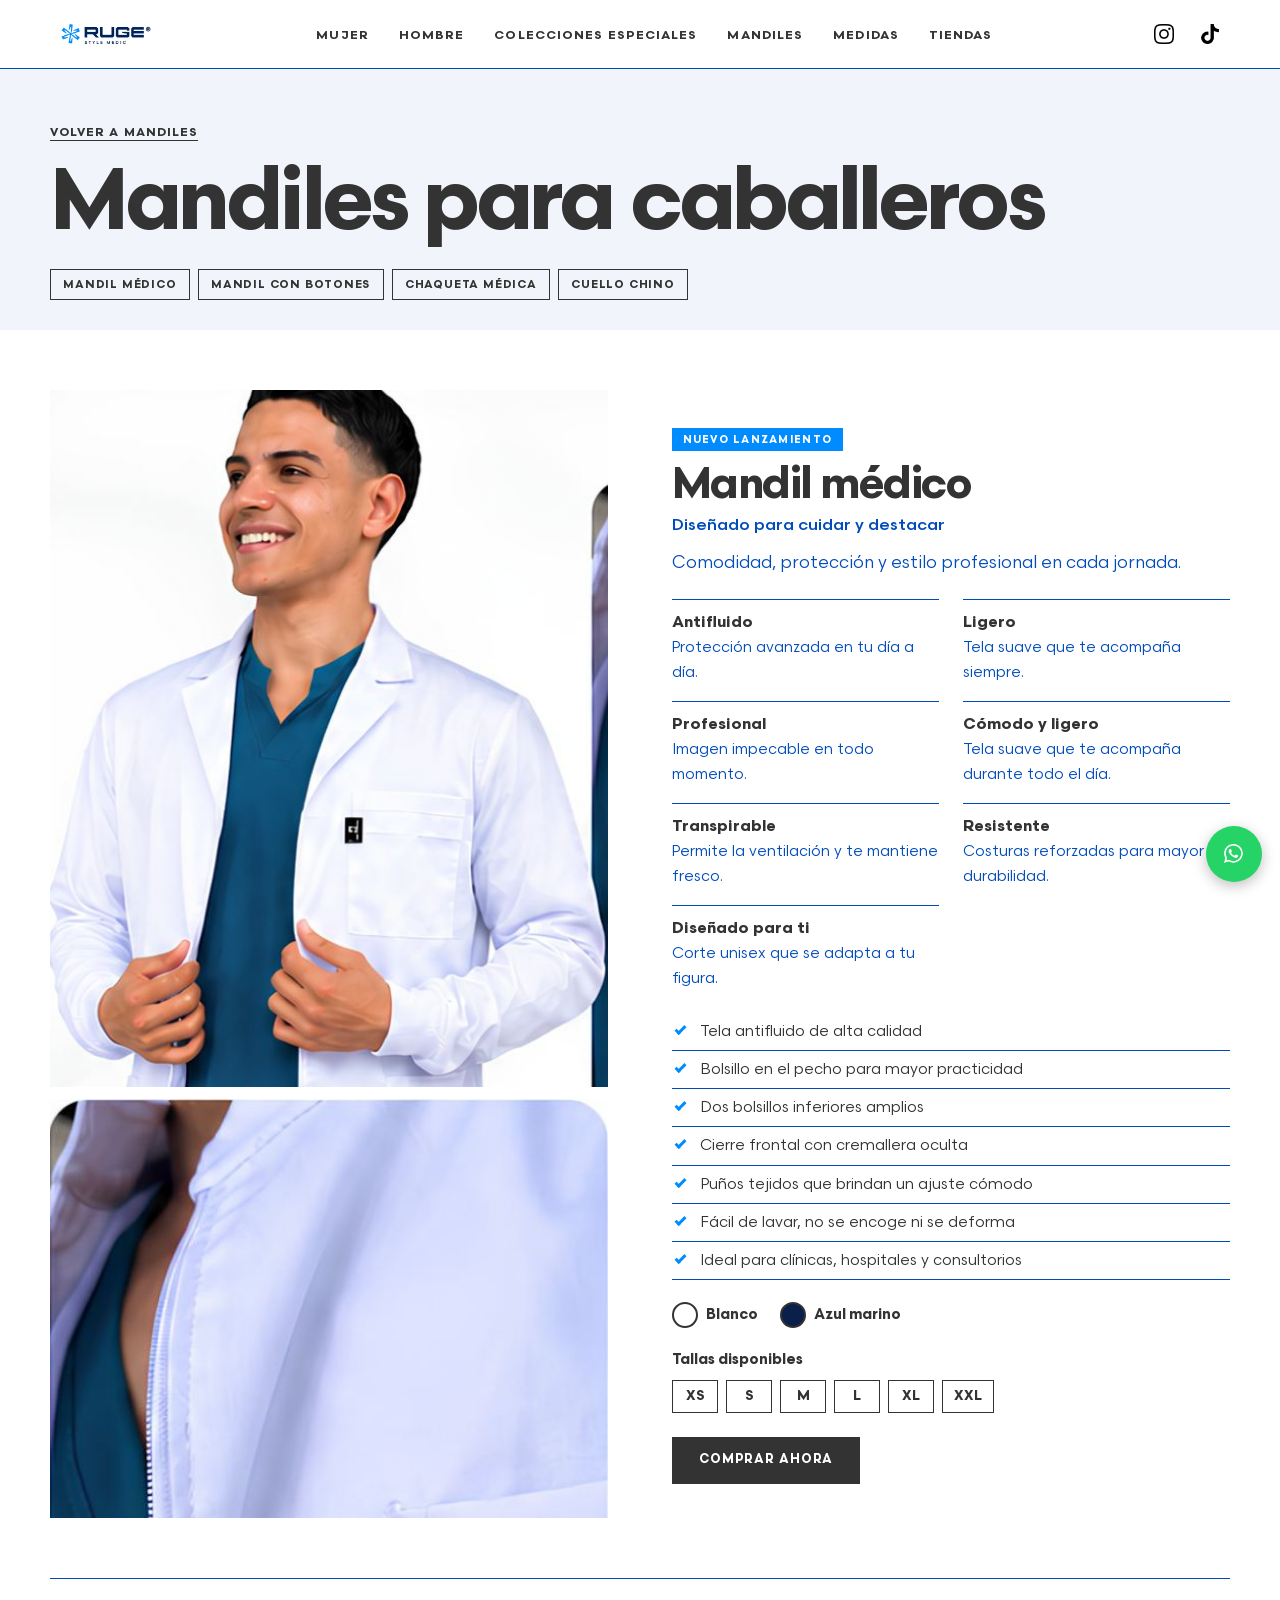
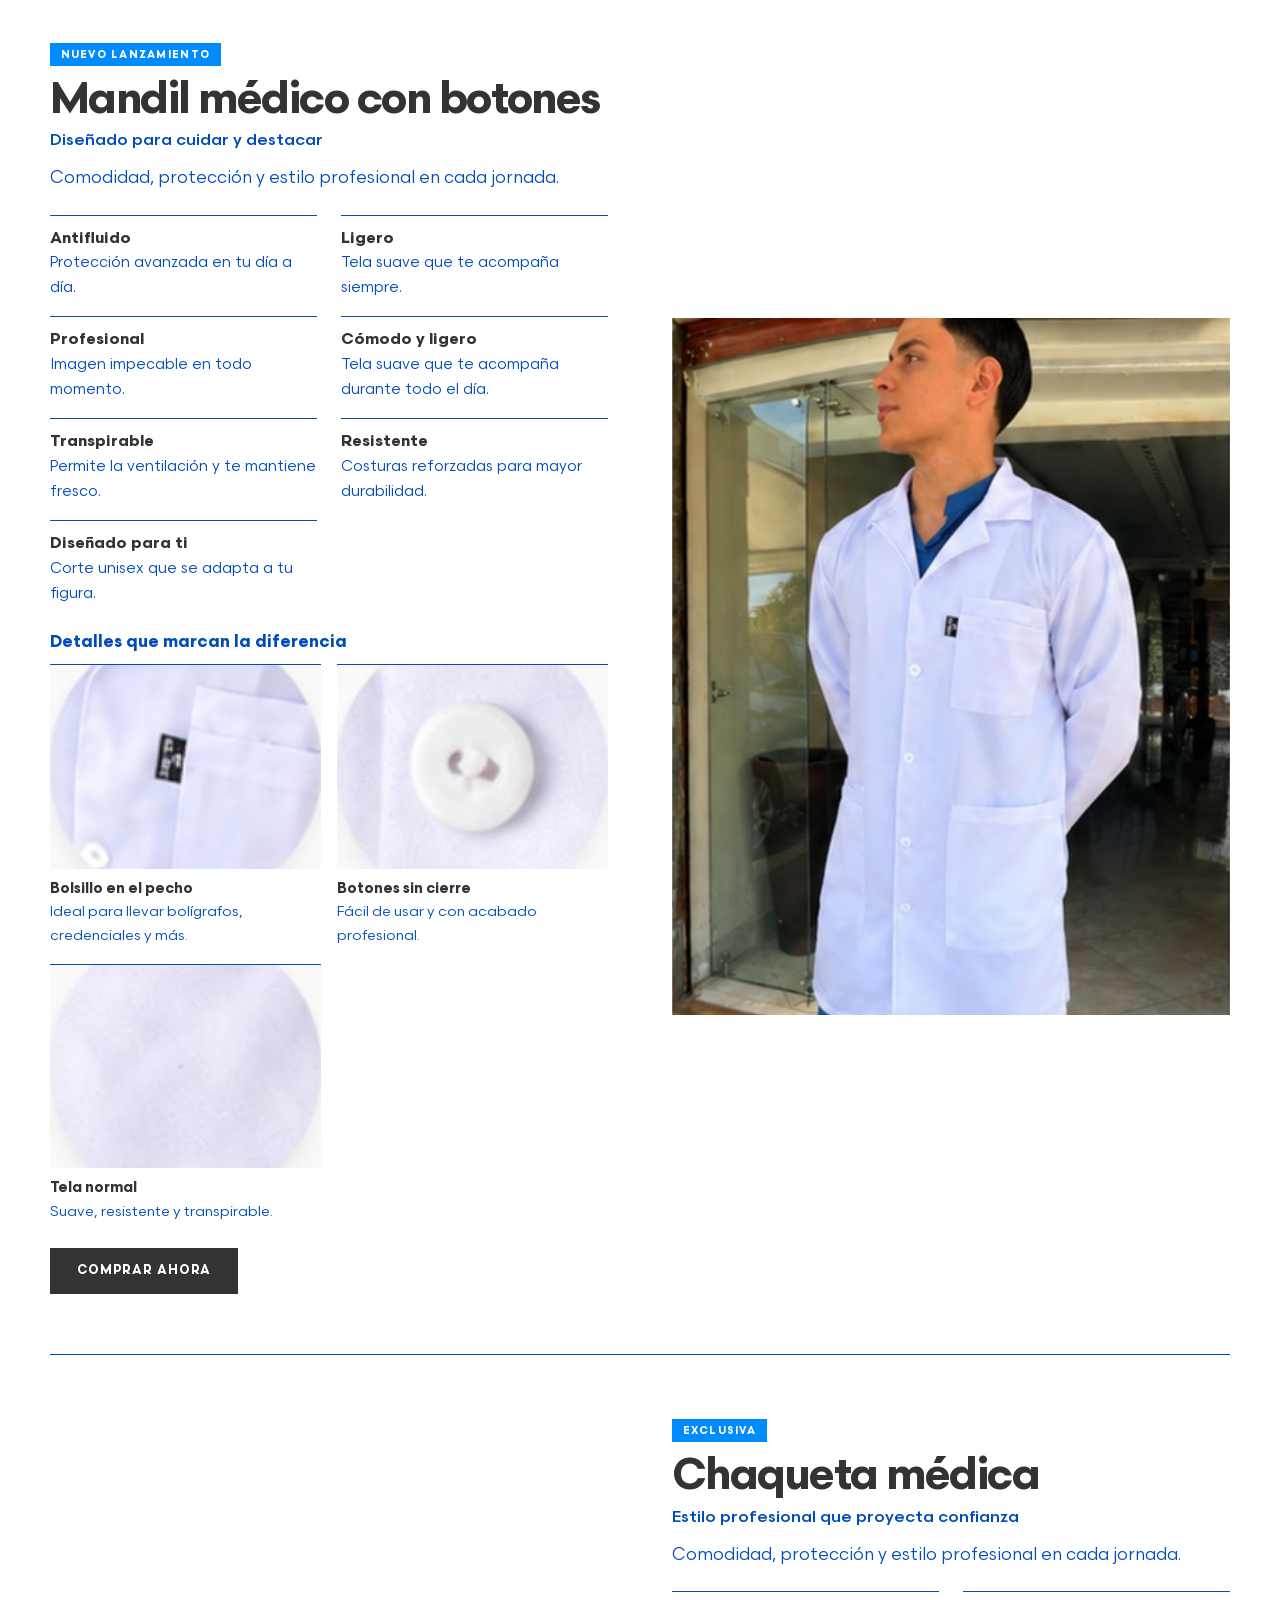
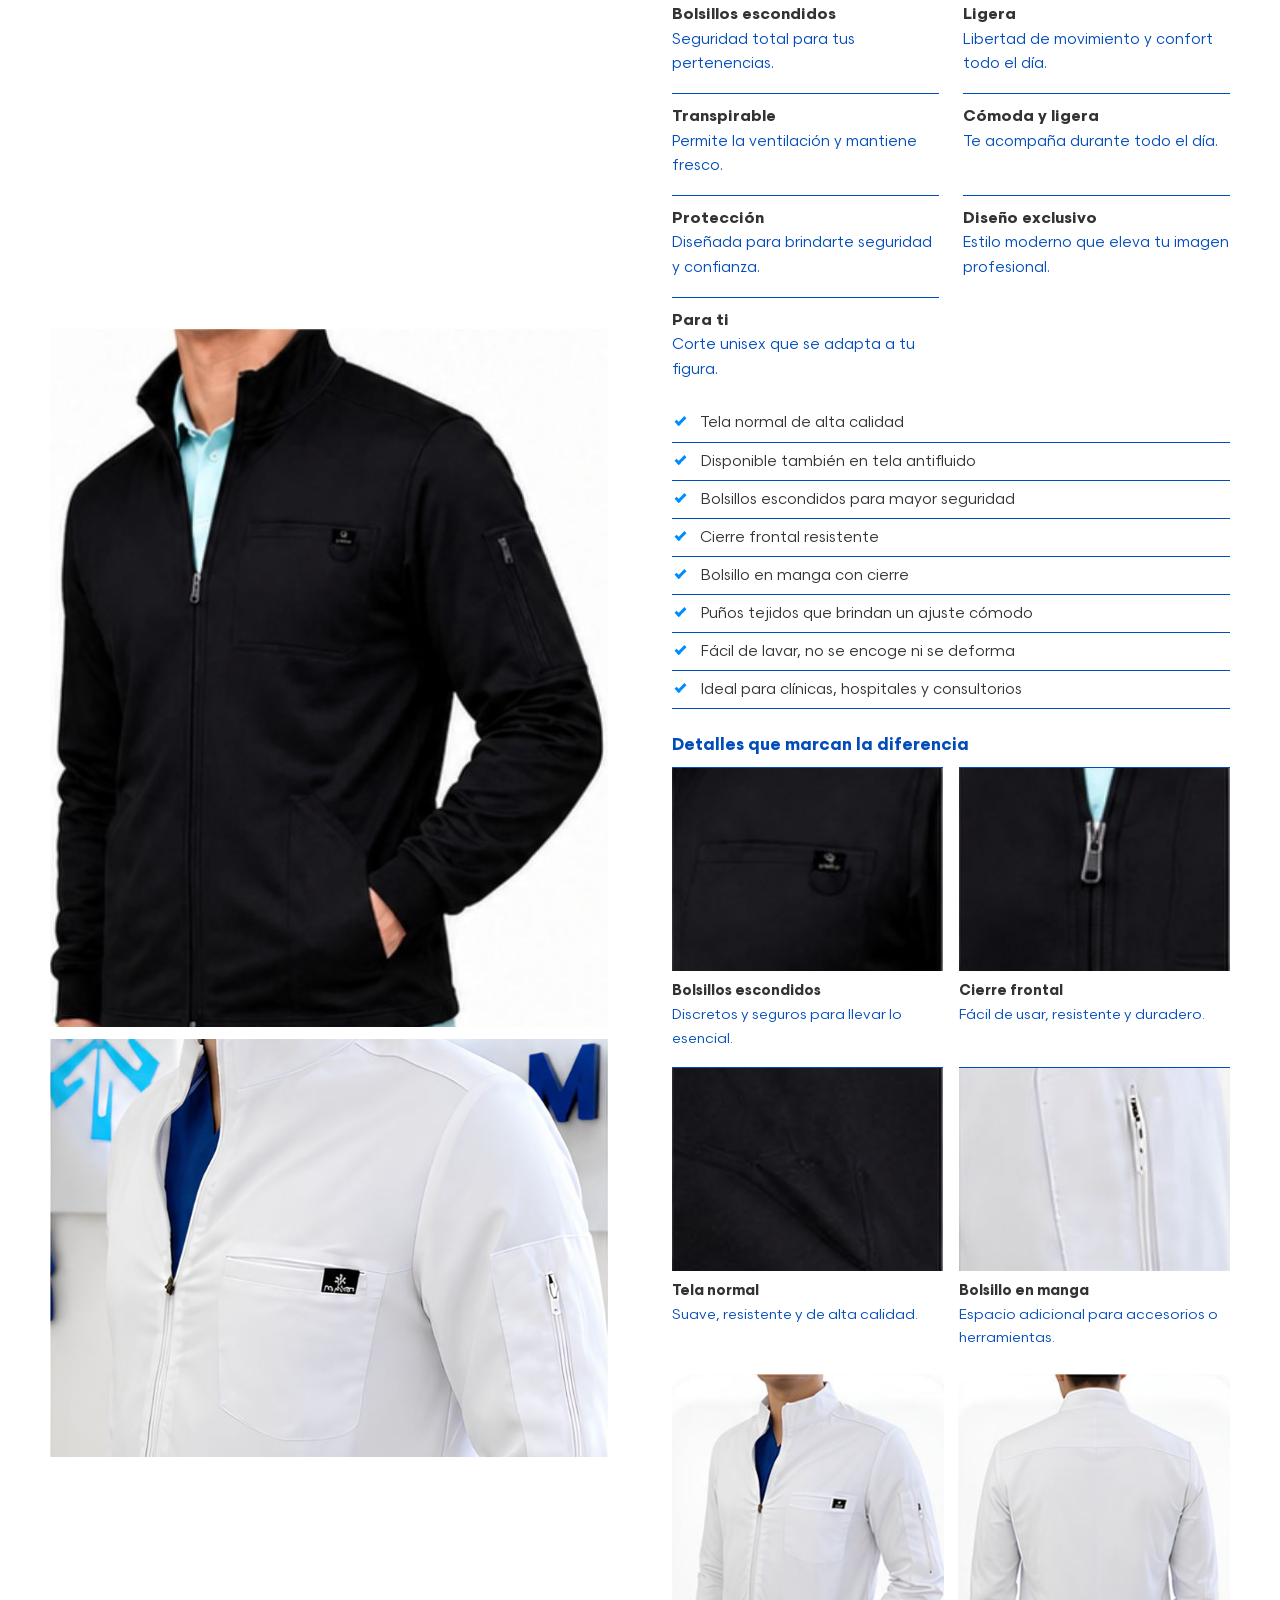
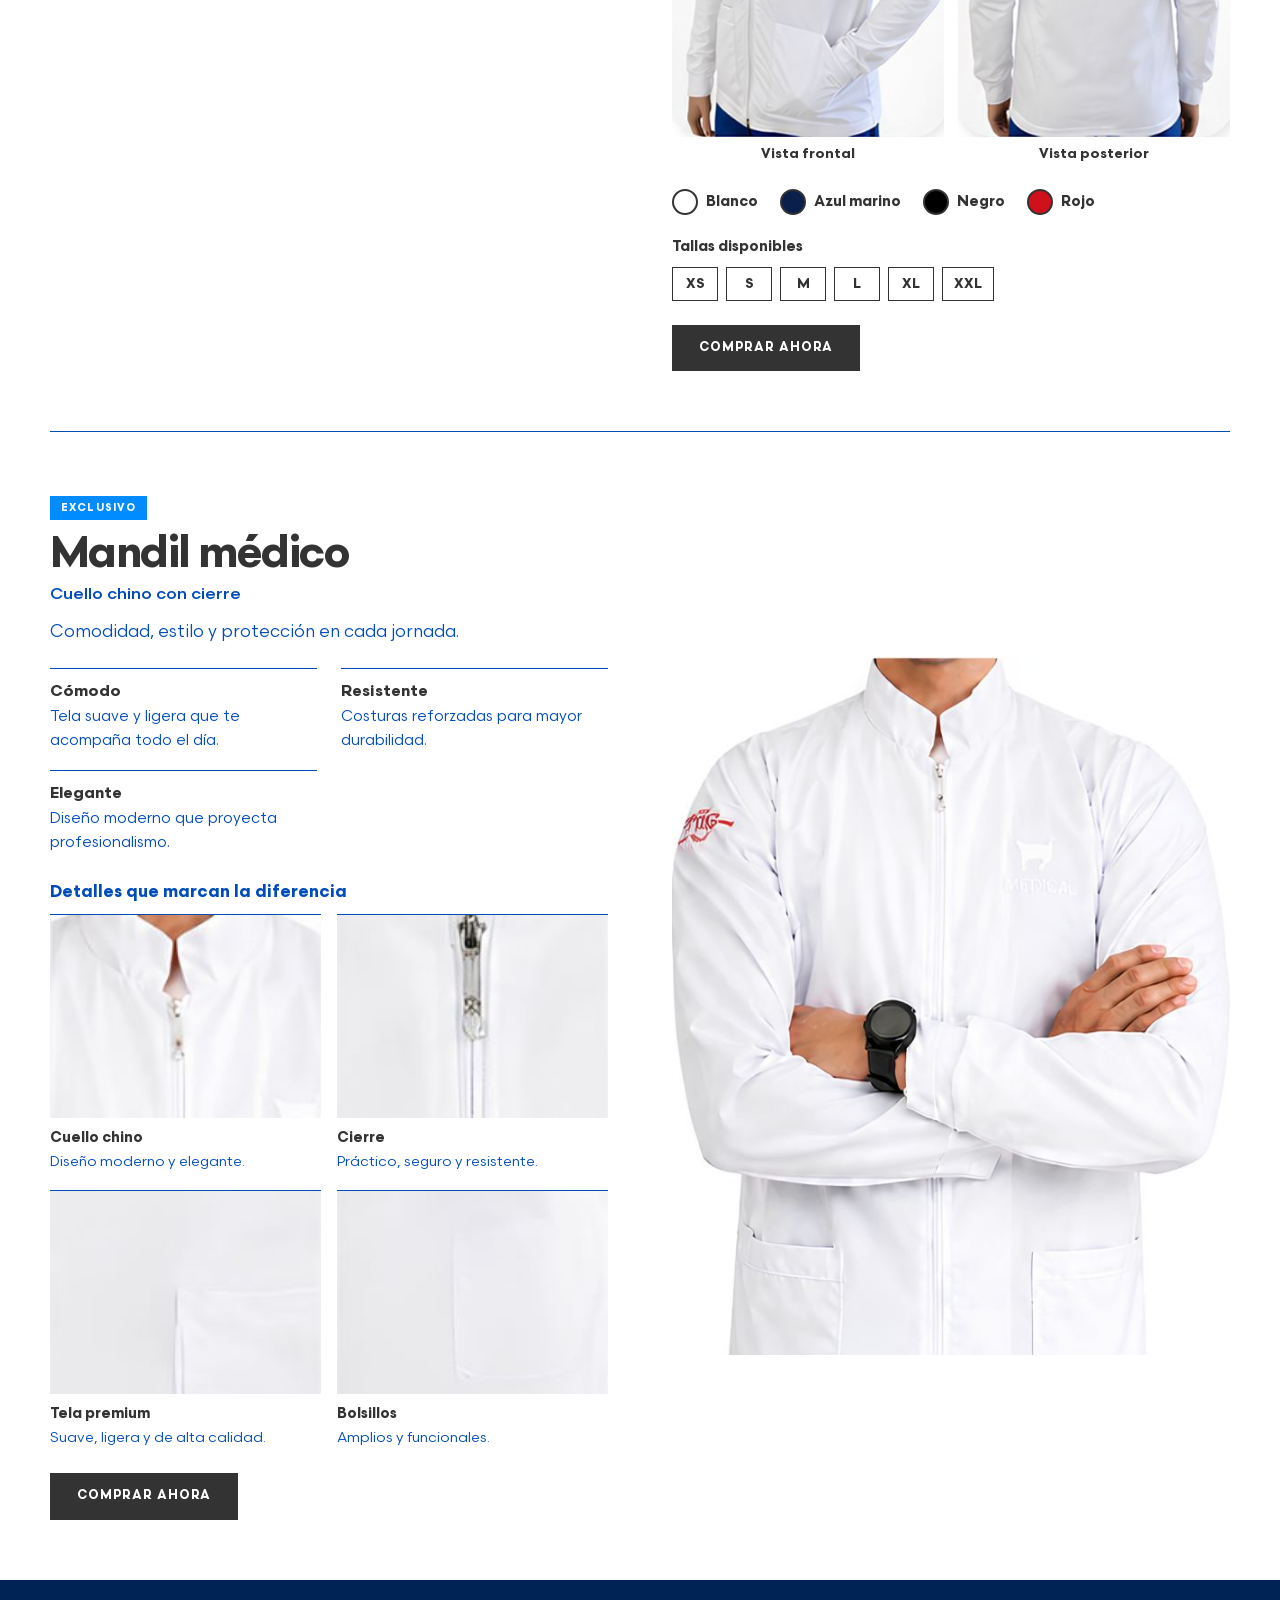
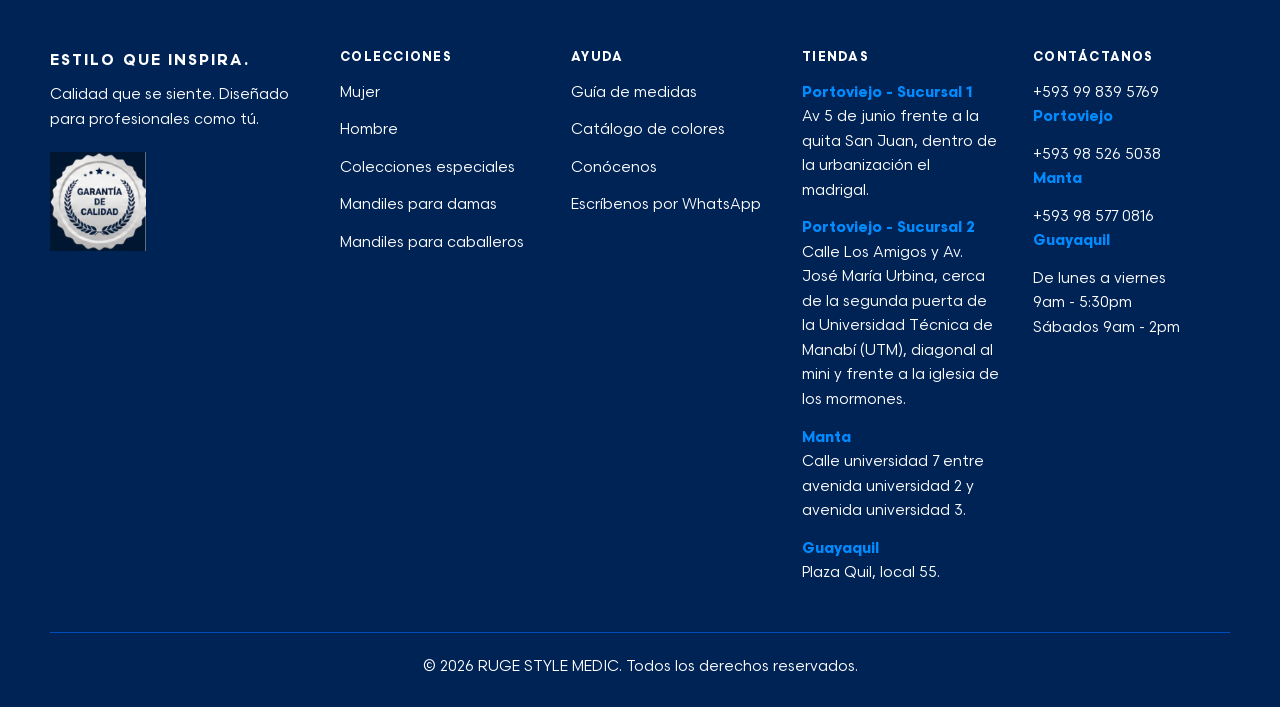
==== commit e259a337: "botones de consulta por ciudad agregados" ====
--- a/caballeros.html
+++ b/caballeros.html
@@ -6,8 +6,8 @@
     <meta name="viewport" content="width=device-width, initial-scale=1, viewport-fit=cover">
     <title>Mandiles para caballeros | RUGE Style Medic</title>
     <meta name="description" content="Mandiles y chaquetas médicas para caballero: antifluido, cuello chino y más.">
-    <link rel="icon"
-        href="data:image/svg+xml,%3Csvg xmlns=%27http://www.w3.org/2000/svg%27 viewBox=%270 0 100 100%27%3E%3Ctext y=%27.9em%27 font-size=%2790%27%3E🩺%3C/text%3E%3C/svg%3E">
+    <link rel="icon" type="image/x-icon" href="favicon.ico">
+    <link rel="apple-touch-icon" href="/apple-touch-icon.png">
     <link rel="preconnect" href="https://fonts.googleapis.com">
     <link rel="preconnect" href="https://fonts.gstatic.com" crossorigin>
     <link href="https://fonts.googleapis.com/css2?family=Hanken+Grotesk:wght@400;500;600;700;800&display=swap"
@@ -263,7 +263,7 @@
                     <ul>
                         <li><a href="tel:+593998395769">+593 99 839 5769</a><br><b>Portoviejo</b></li>
                         <li><a href="tel:+593985265038">+593 98 526 5038</a><br><b>Manta</b></li>
-                        <li><a href="tel:+593992301635">+593 99 230 1635</a><br><b>General</b></li>
+                        <li><a href="tel:+593985770816">+593 98 577 0816</a><br><b>Guayaquil</b></li>
                         <li>De lunes a viernes<br>9am - 5:30pm<br>Sábados 9am - 2pm</li>
                     </ul>
                 </div>
--- a/css/styles.css
+++ b/css/styles.css
@@ -1430,6 +1430,20 @@
     box-shadow: 0 0 0 1px var(--line)
 }
 
+.mj-colors[data-color-selector] {
+    width: 100%;
+    max-height: 320px;
+    overflow-y: auto;
+    align-content: flex-start;
+    padding: 2px
+}
+
+.mj-colors[data-color-selector] button {
+    flex: 1 1 140px;
+    min-height: 40px;
+    justify-content: flex-start
+}
+
 .product-gallery {
     display: grid;
     grid-template-columns: minmax(0, 1.2fr) minmax(220px, .8fr);
@@ -1469,6 +1483,35 @@
 .product-options [data-color-title] {
     margin: 0;
     font: 700 1.4rem var(--d)
+}
+
+.city-whatsapp-actions {
+    display: grid;
+    grid-template-columns: repeat(3, minmax(0, 1fr));
+    gap: 8px;
+    width: 100%;
+    margin-top: 2px
+}
+
+.city-whatsapp-actions .btn {
+    text-align: center;
+    padding: 12px 8px;
+    background: var(--navy);
+    border-color: var(--navy);
+    color: var(--paper);
+    font-size: .68rem
+}
+
+.city-whatsapp-actions .btn:hover {
+    background: var(--blue);
+    border-color: var(--blue);
+    color: var(--paper)
+}
+
+@media(max-width:560px) {
+    .city-whatsapp-actions {
+        grid-template-columns: 1fr
+    }
 }
 
 .size-selector {
